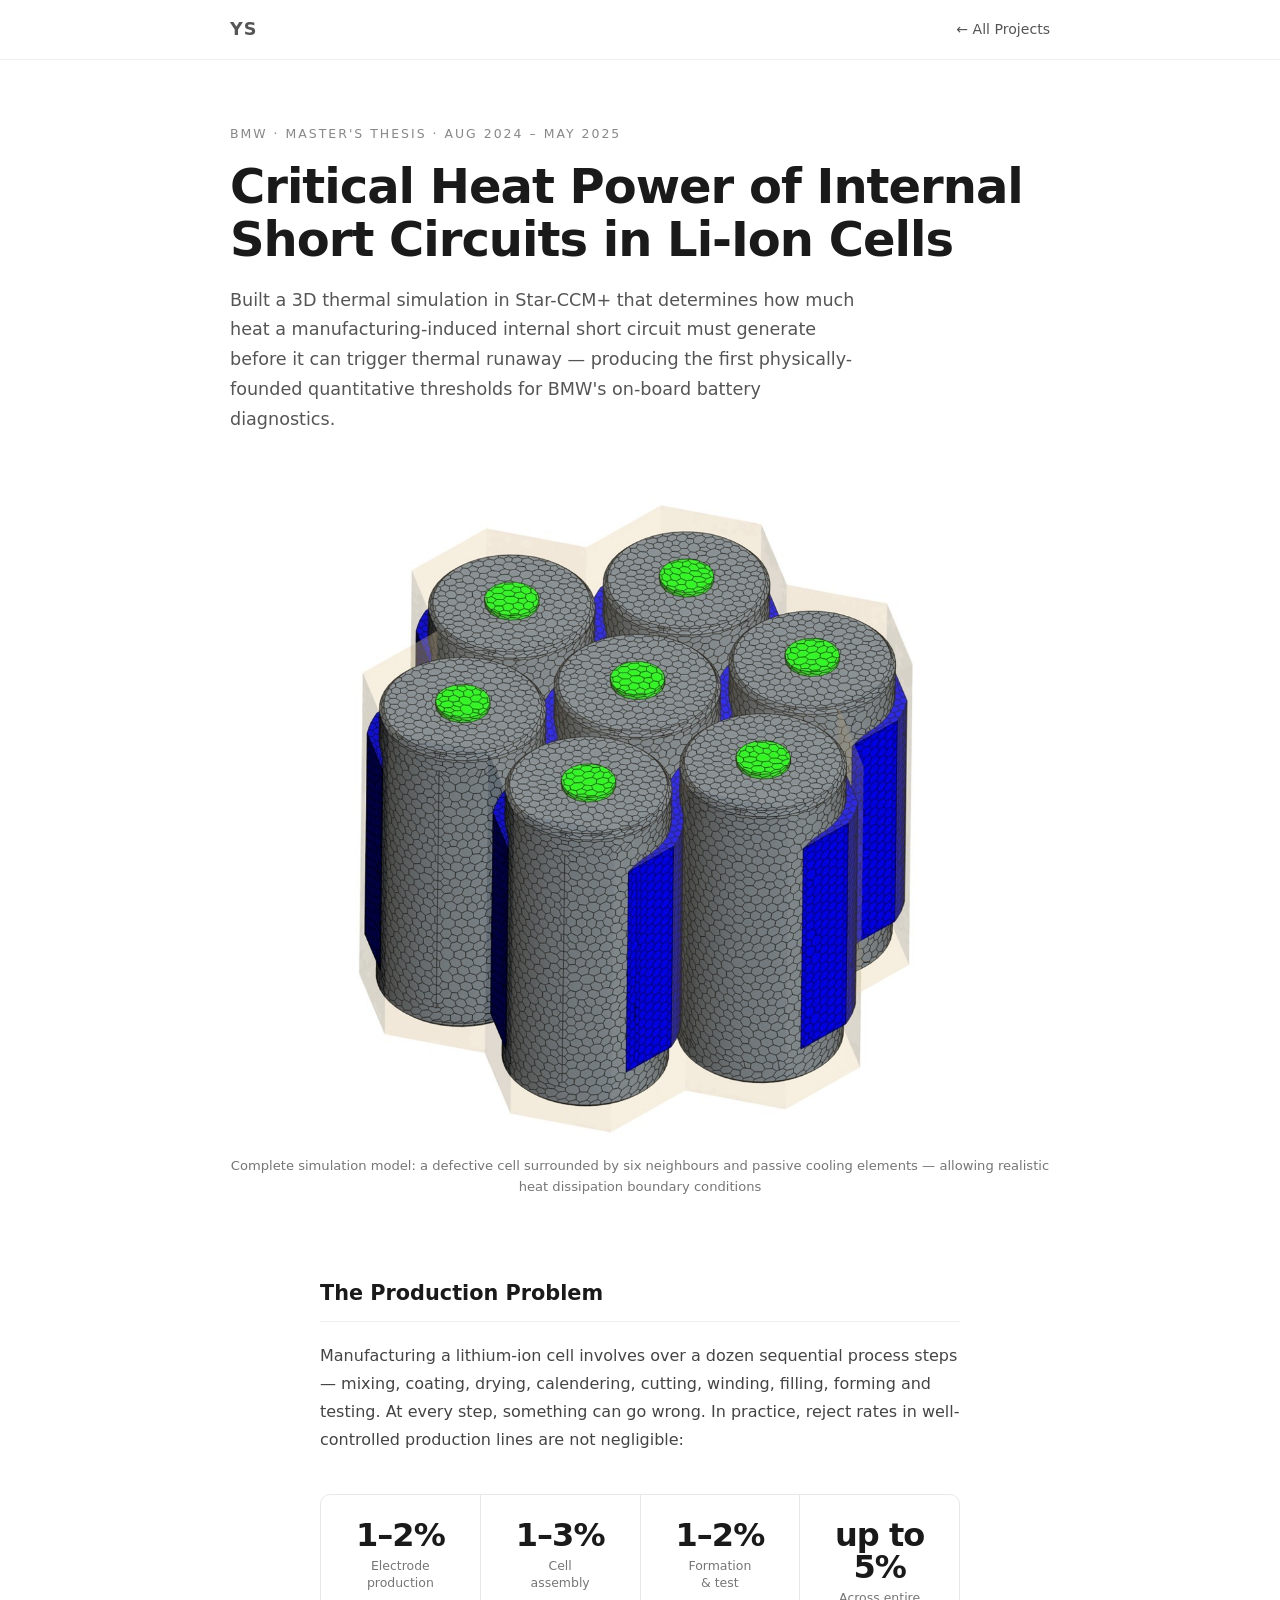
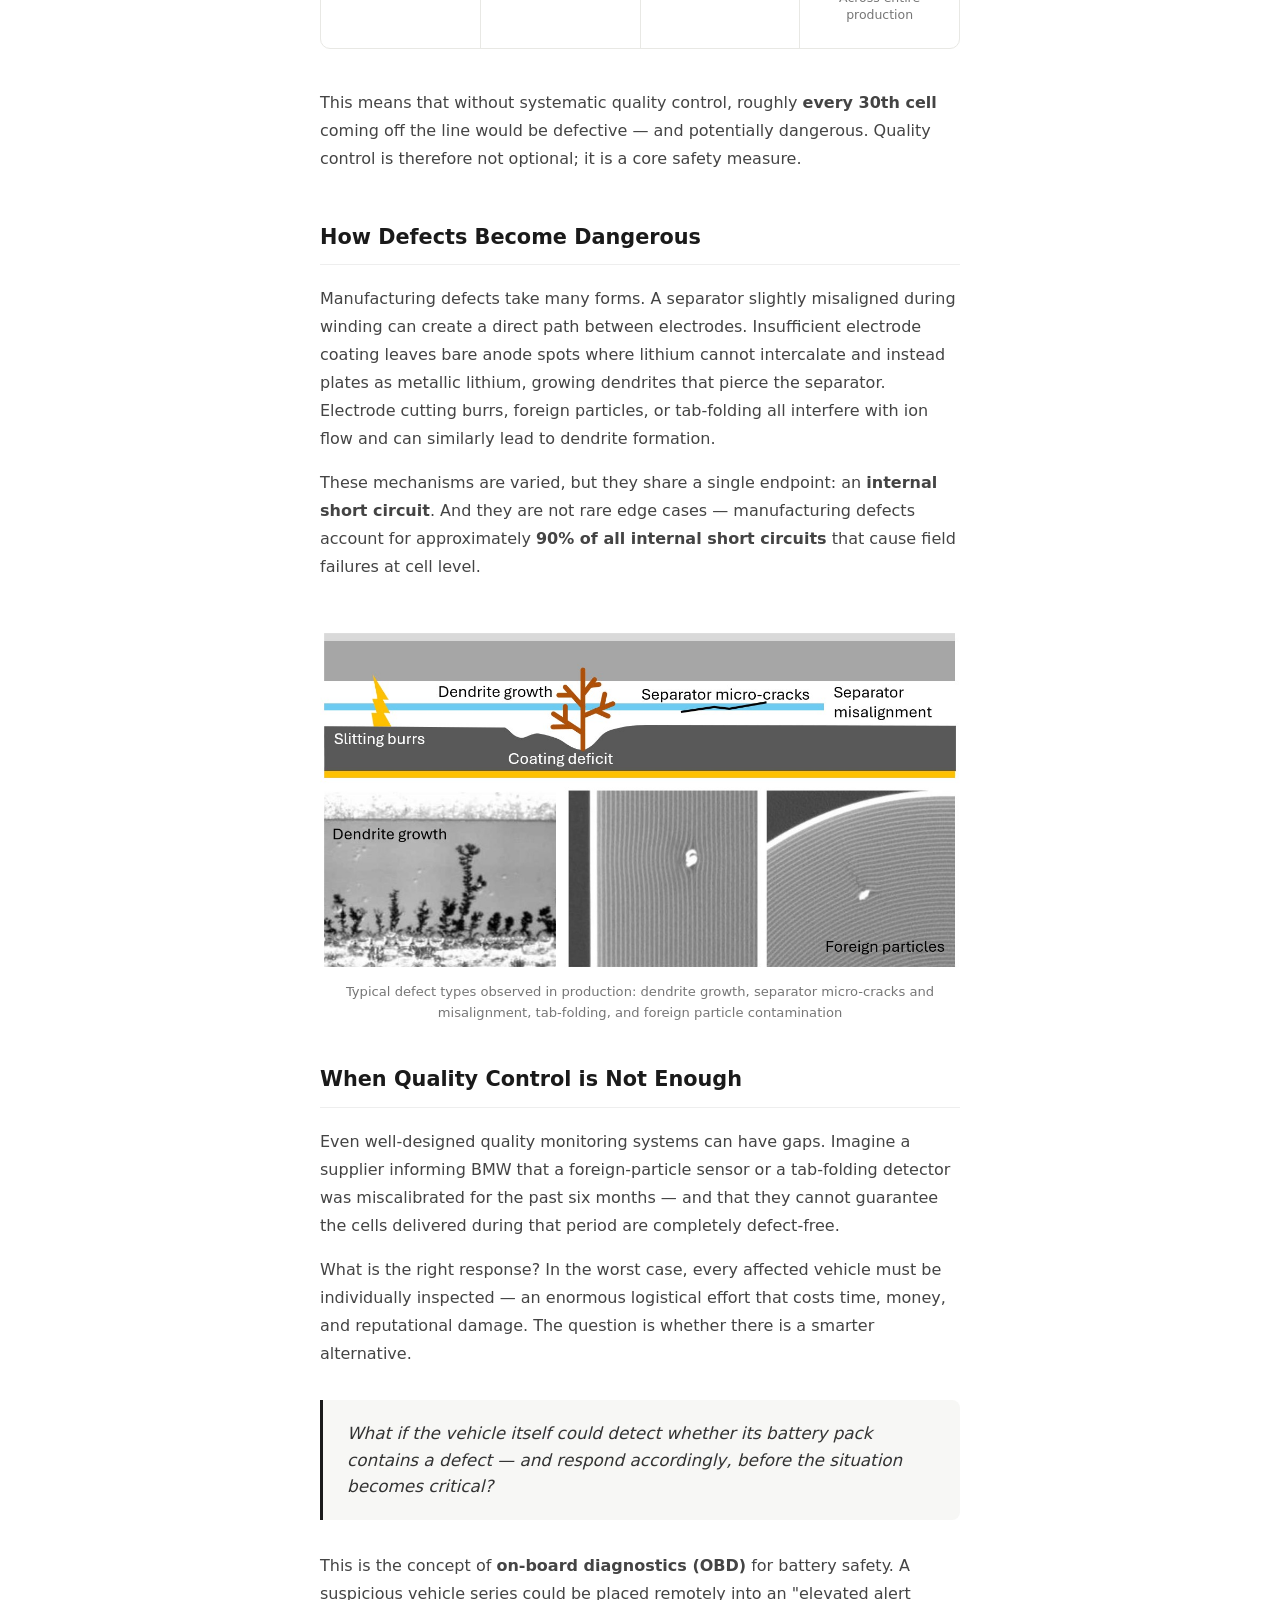
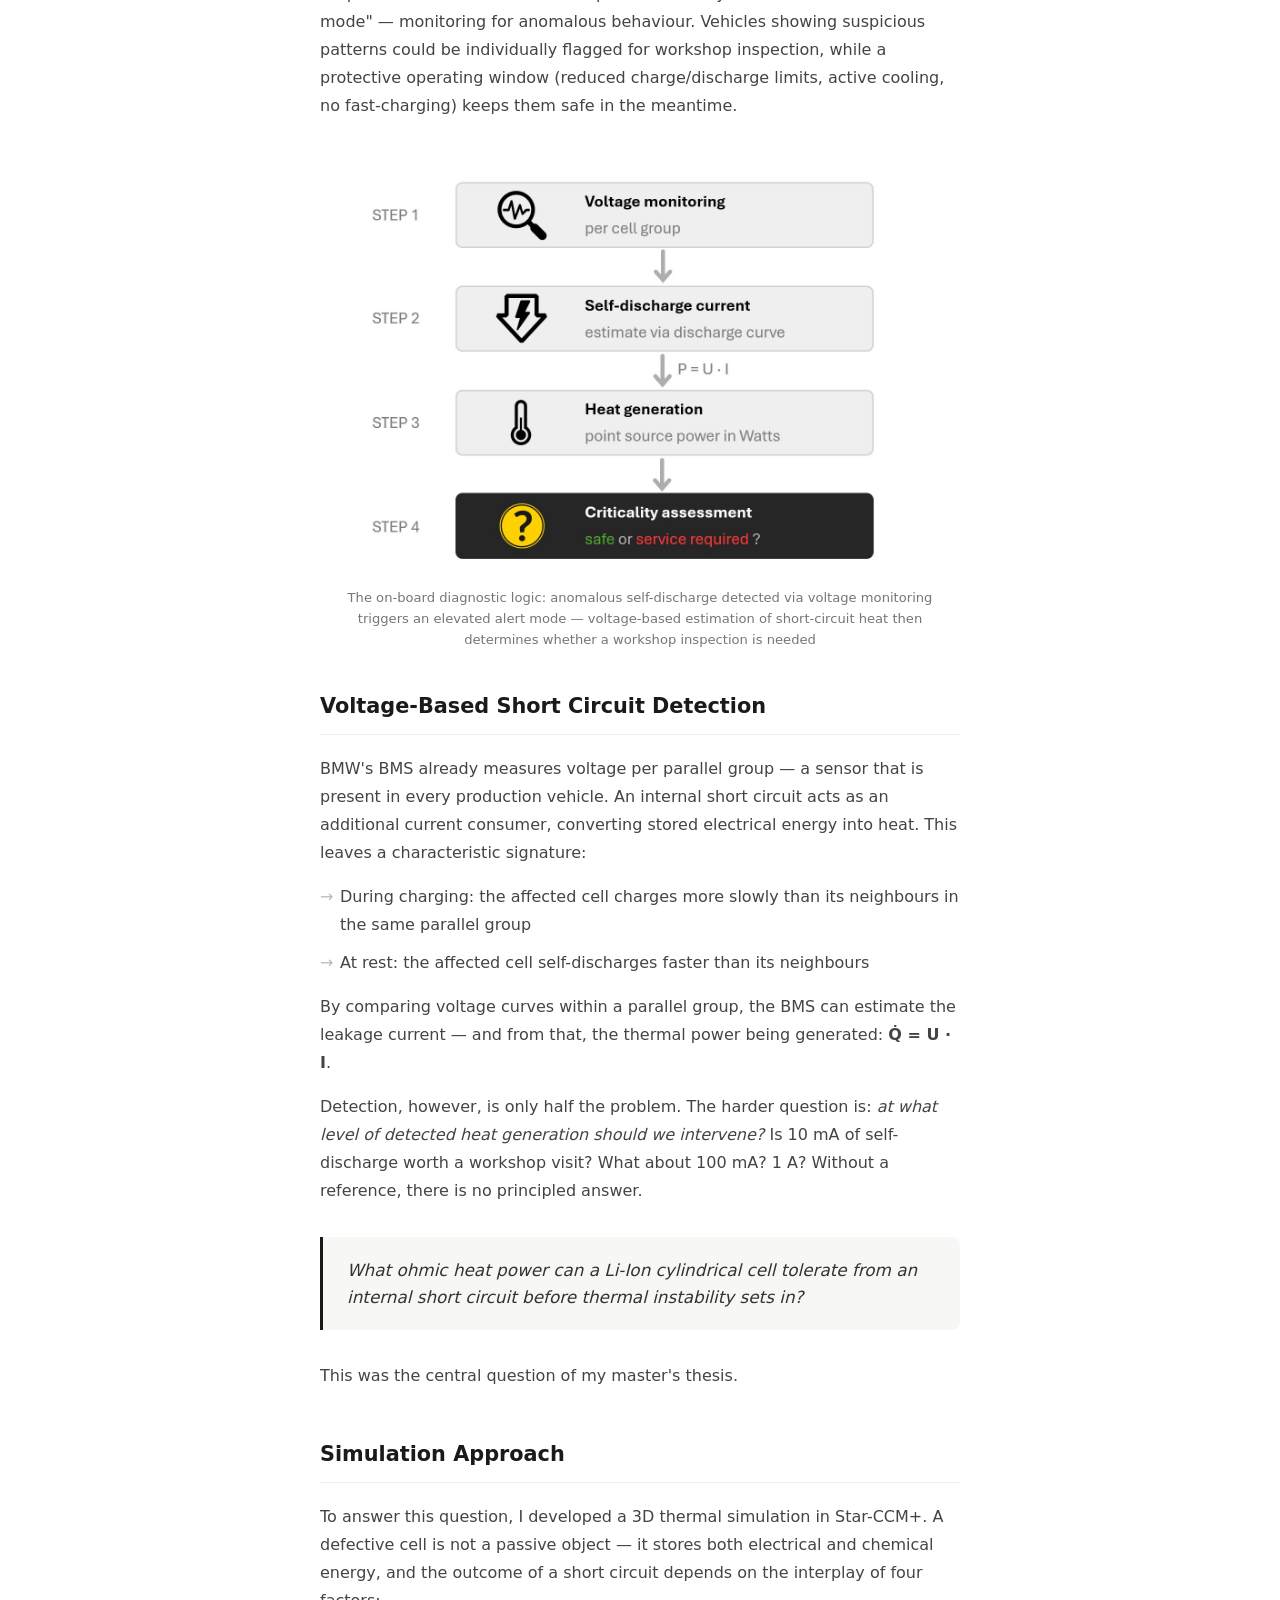
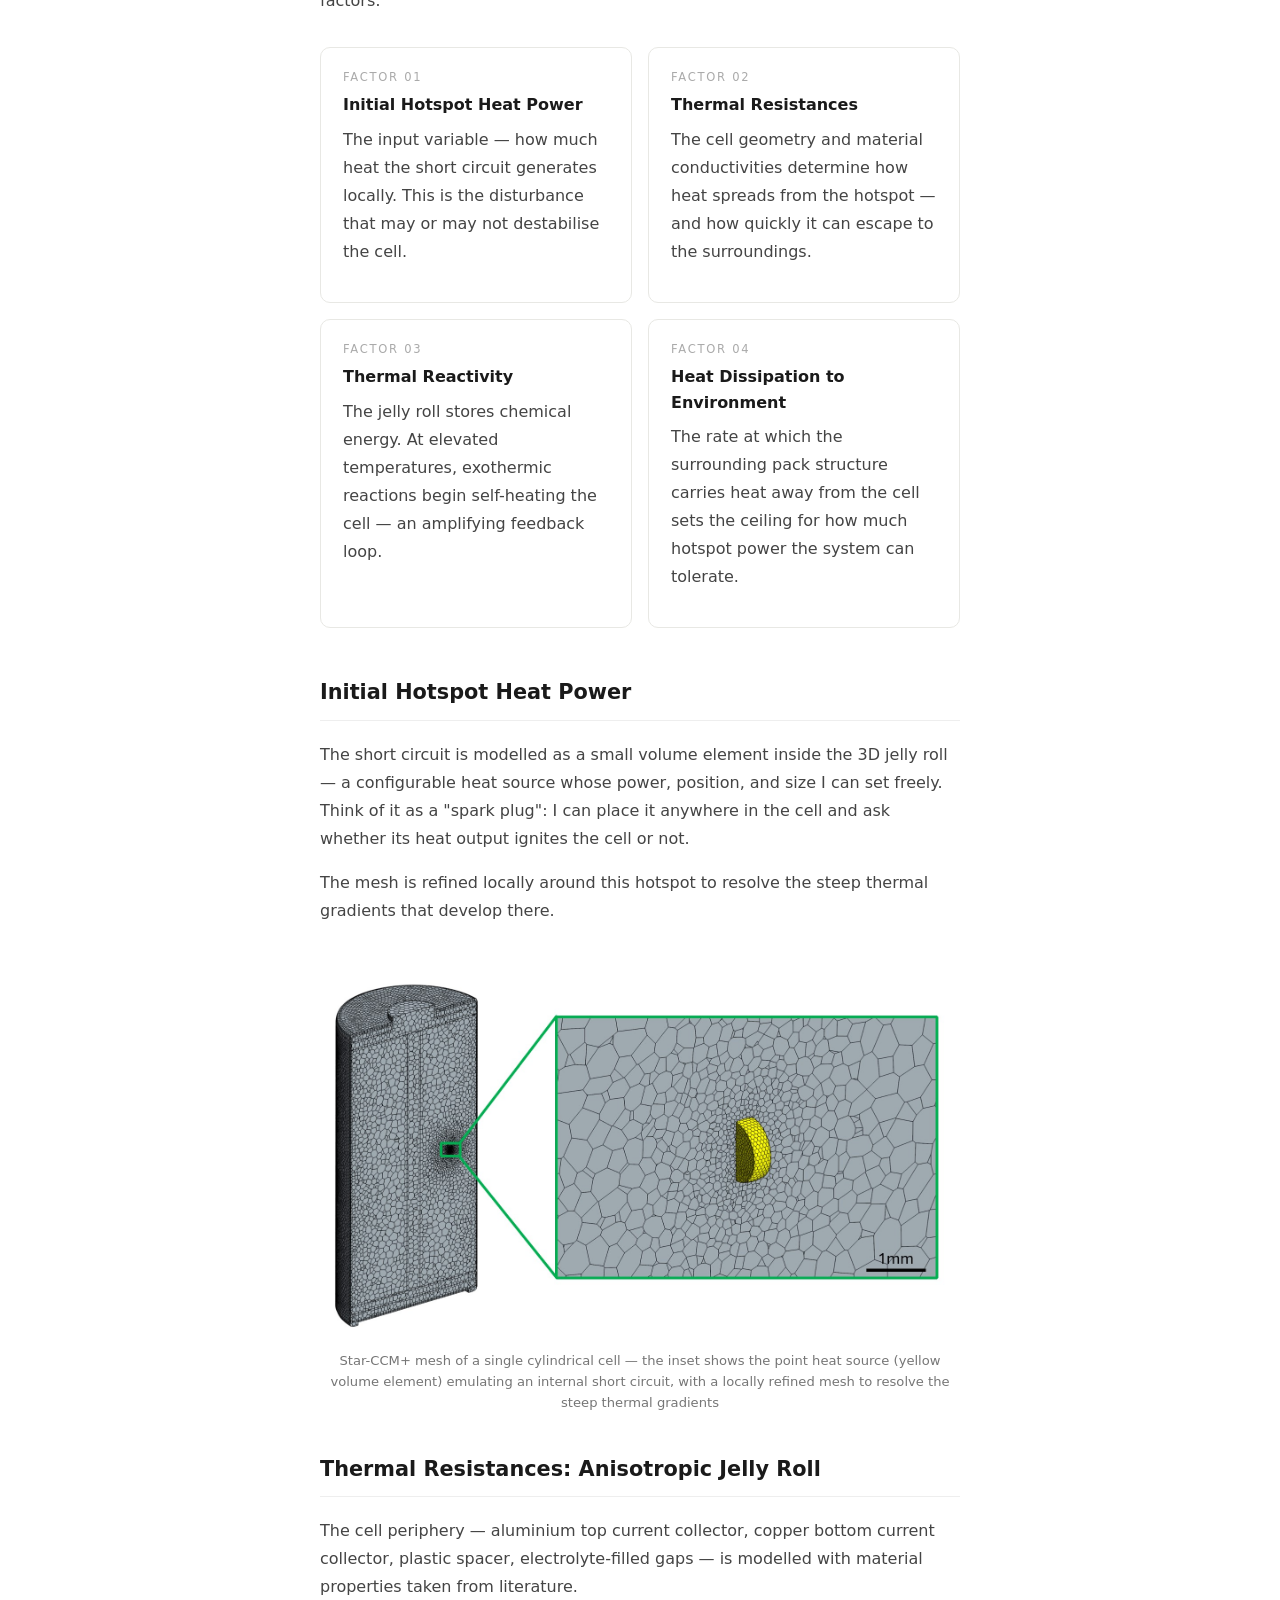
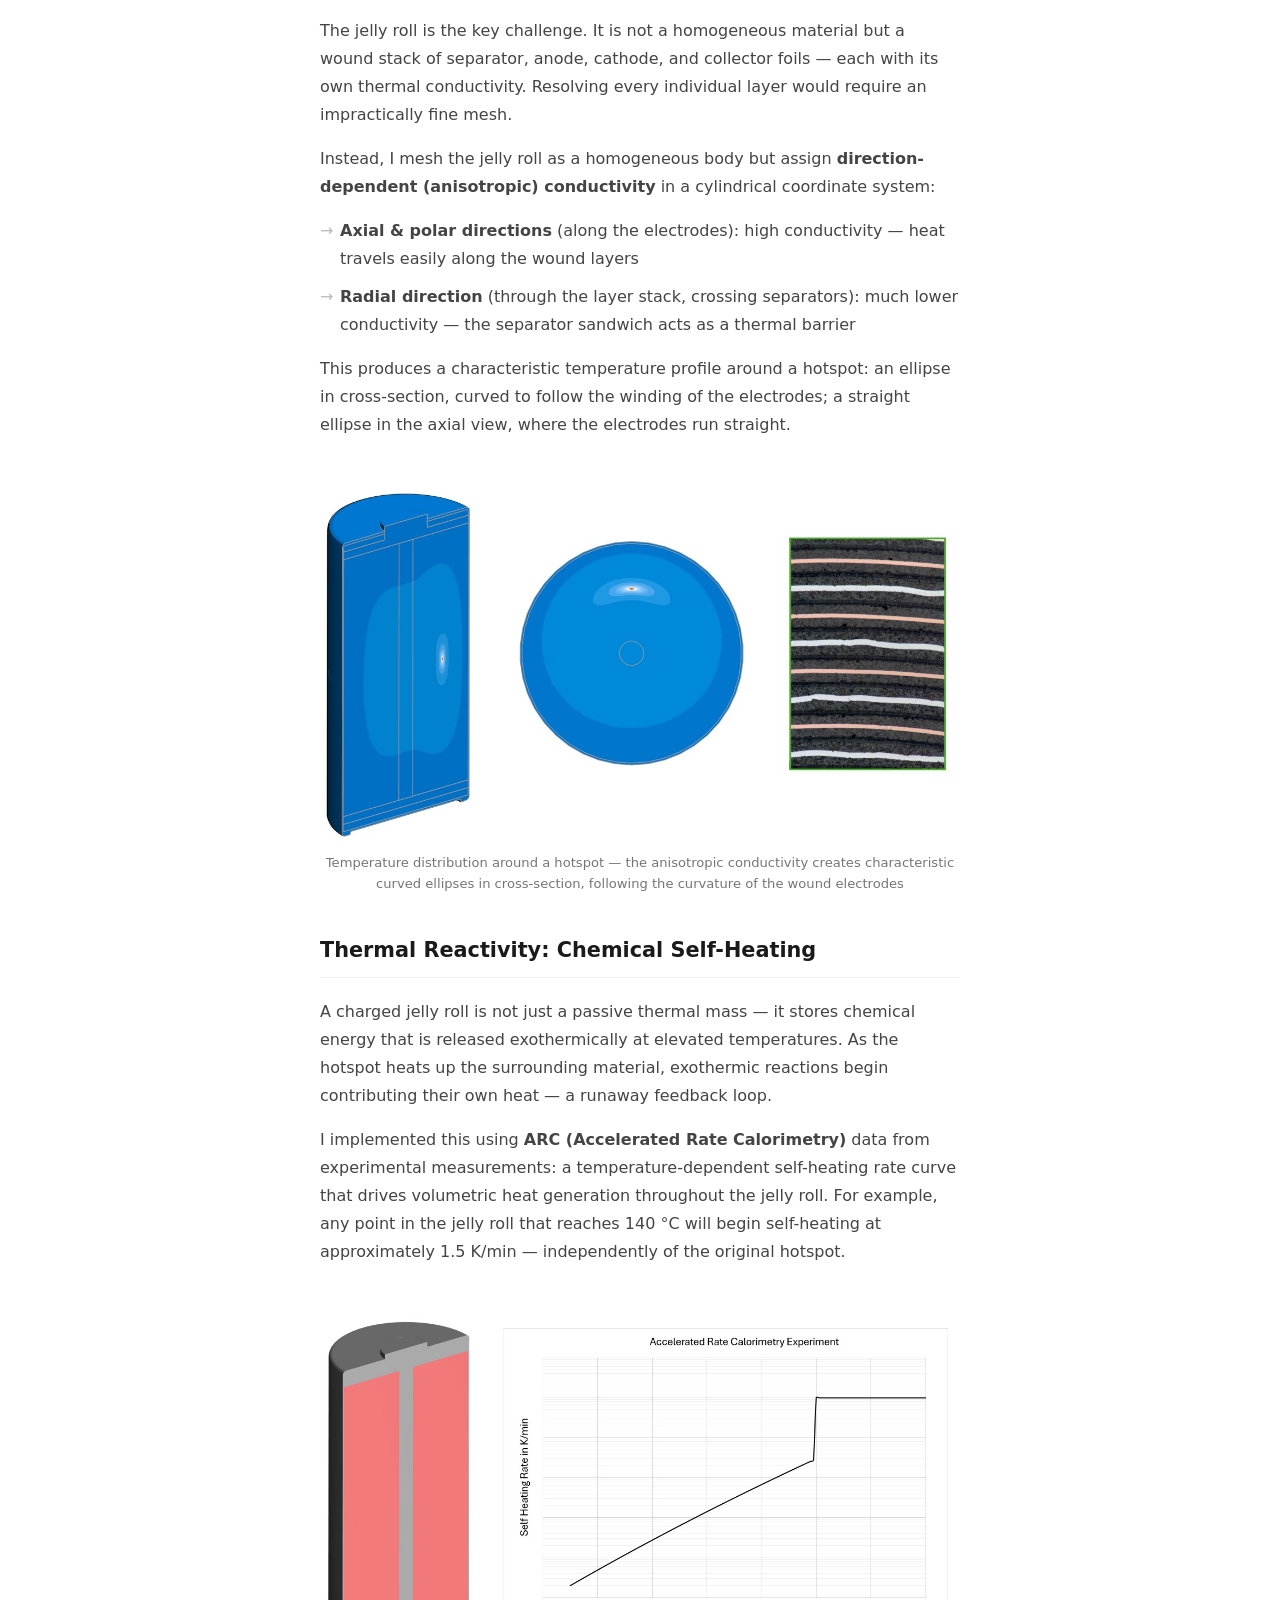
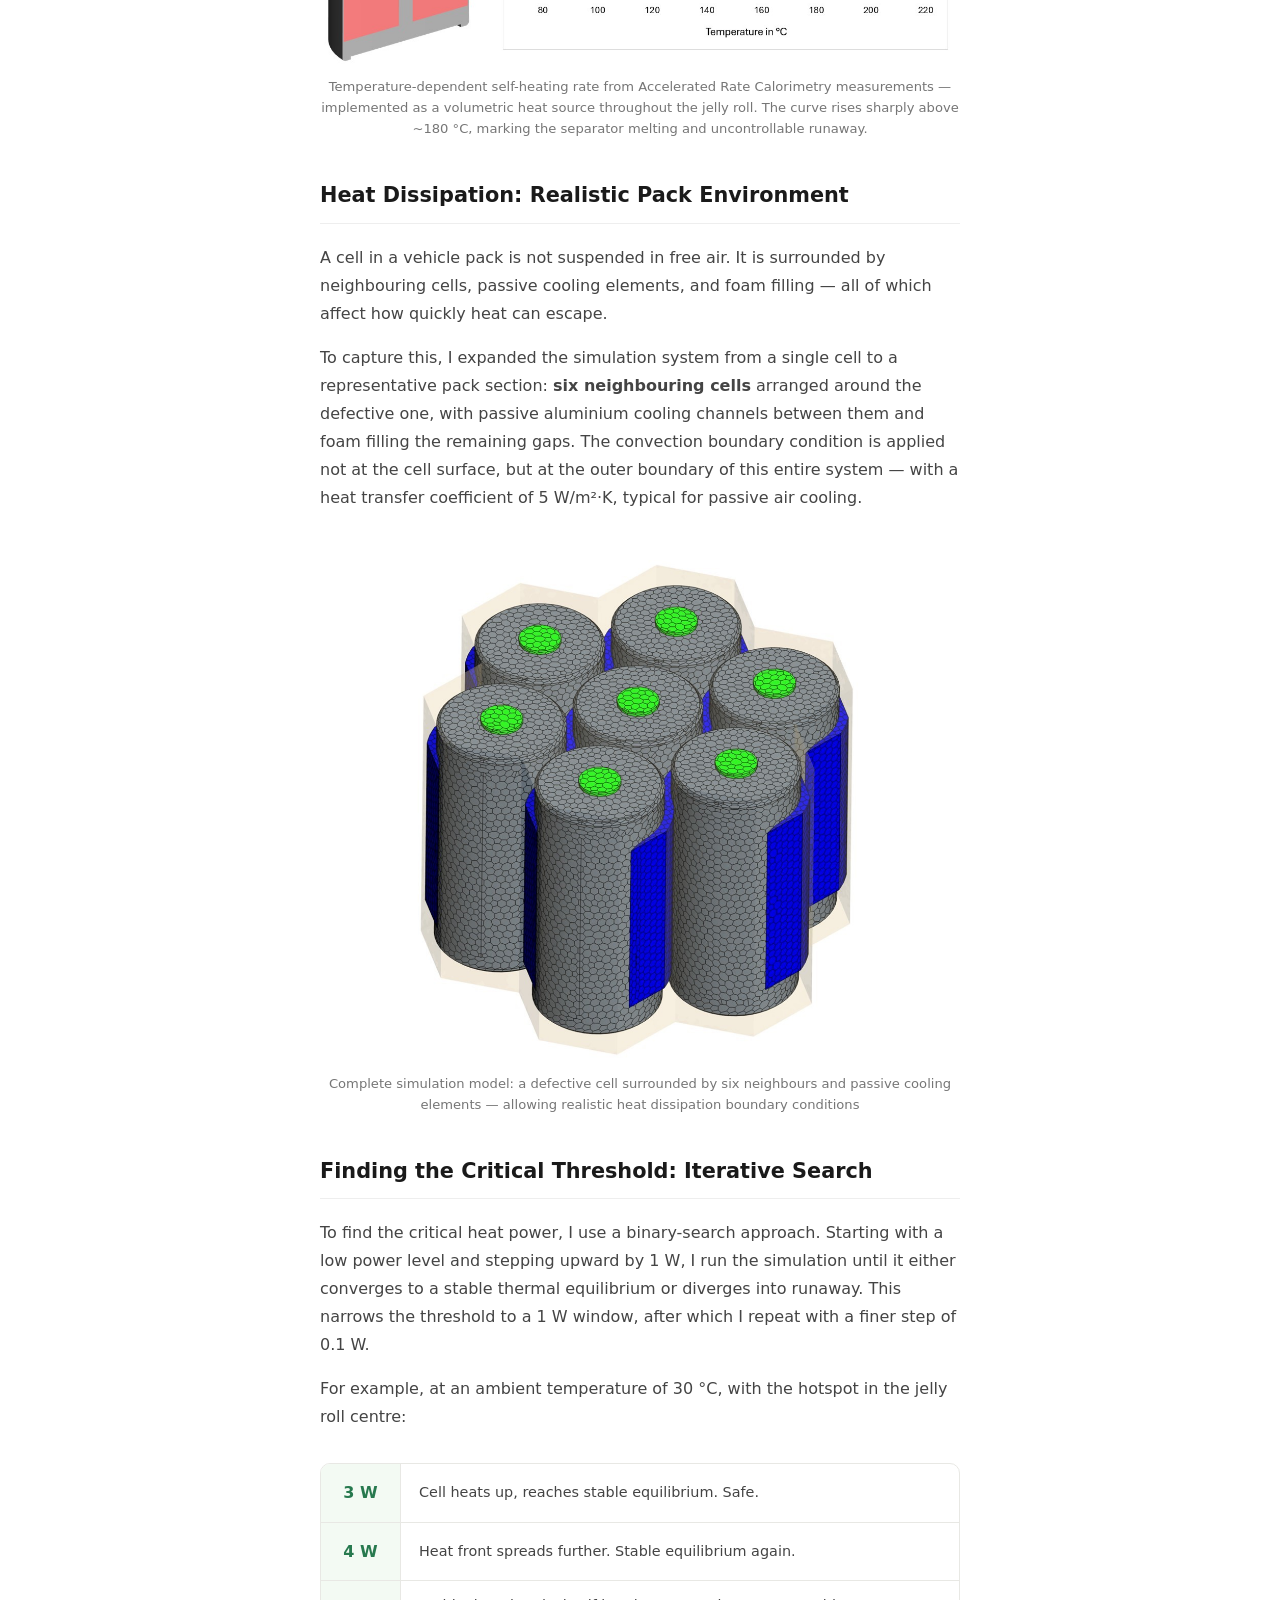
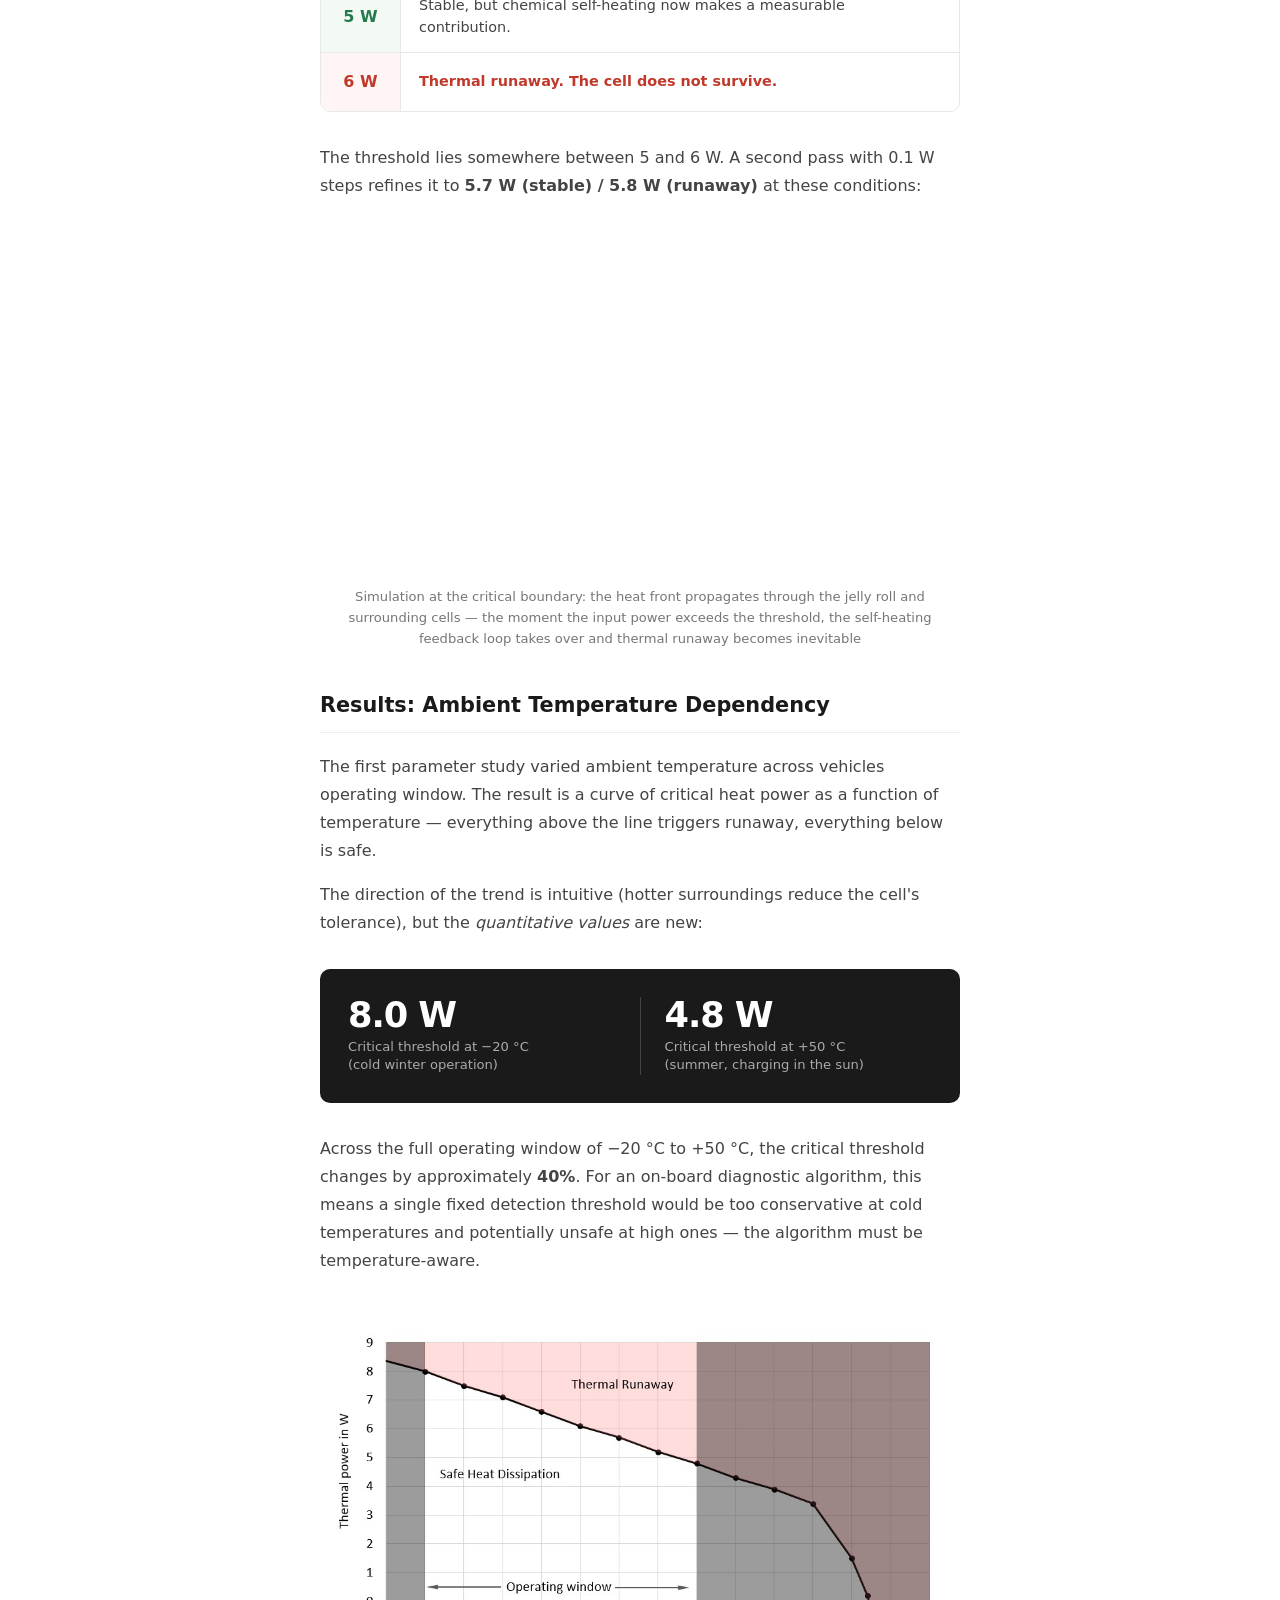
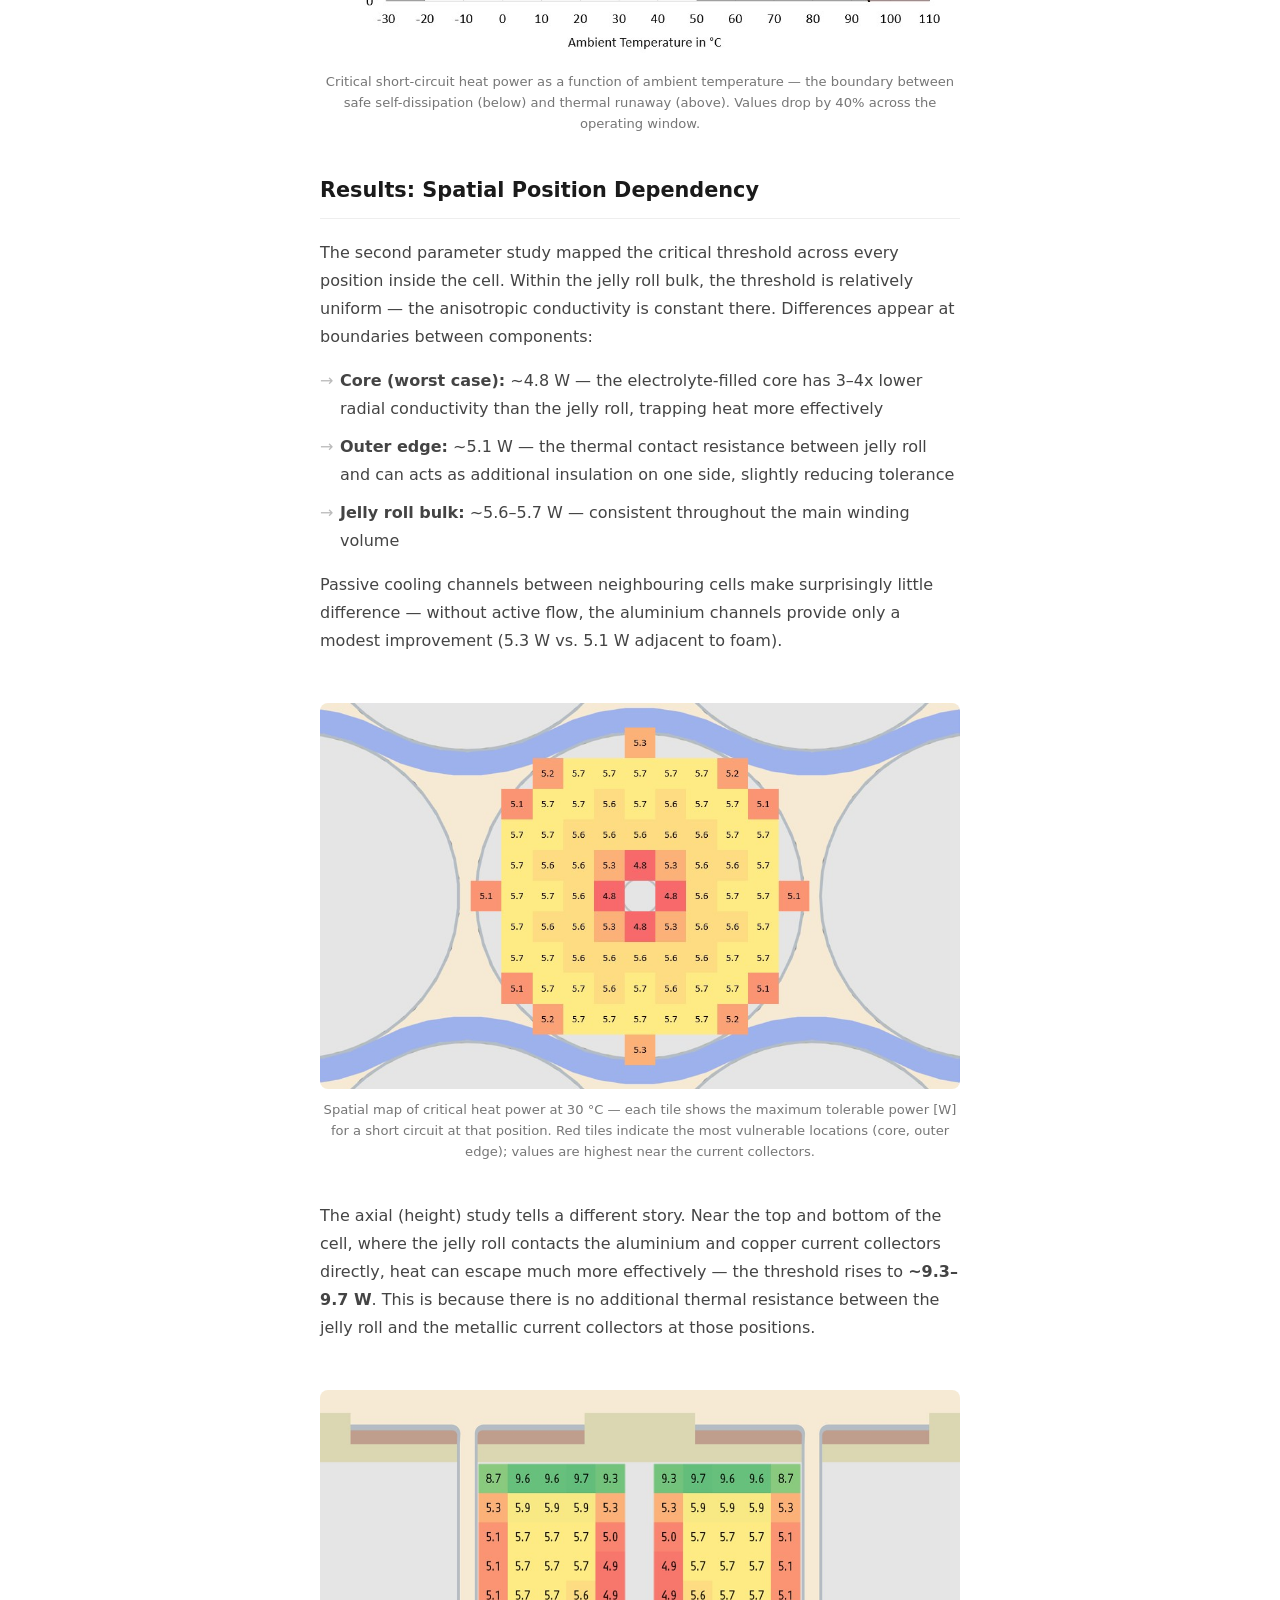
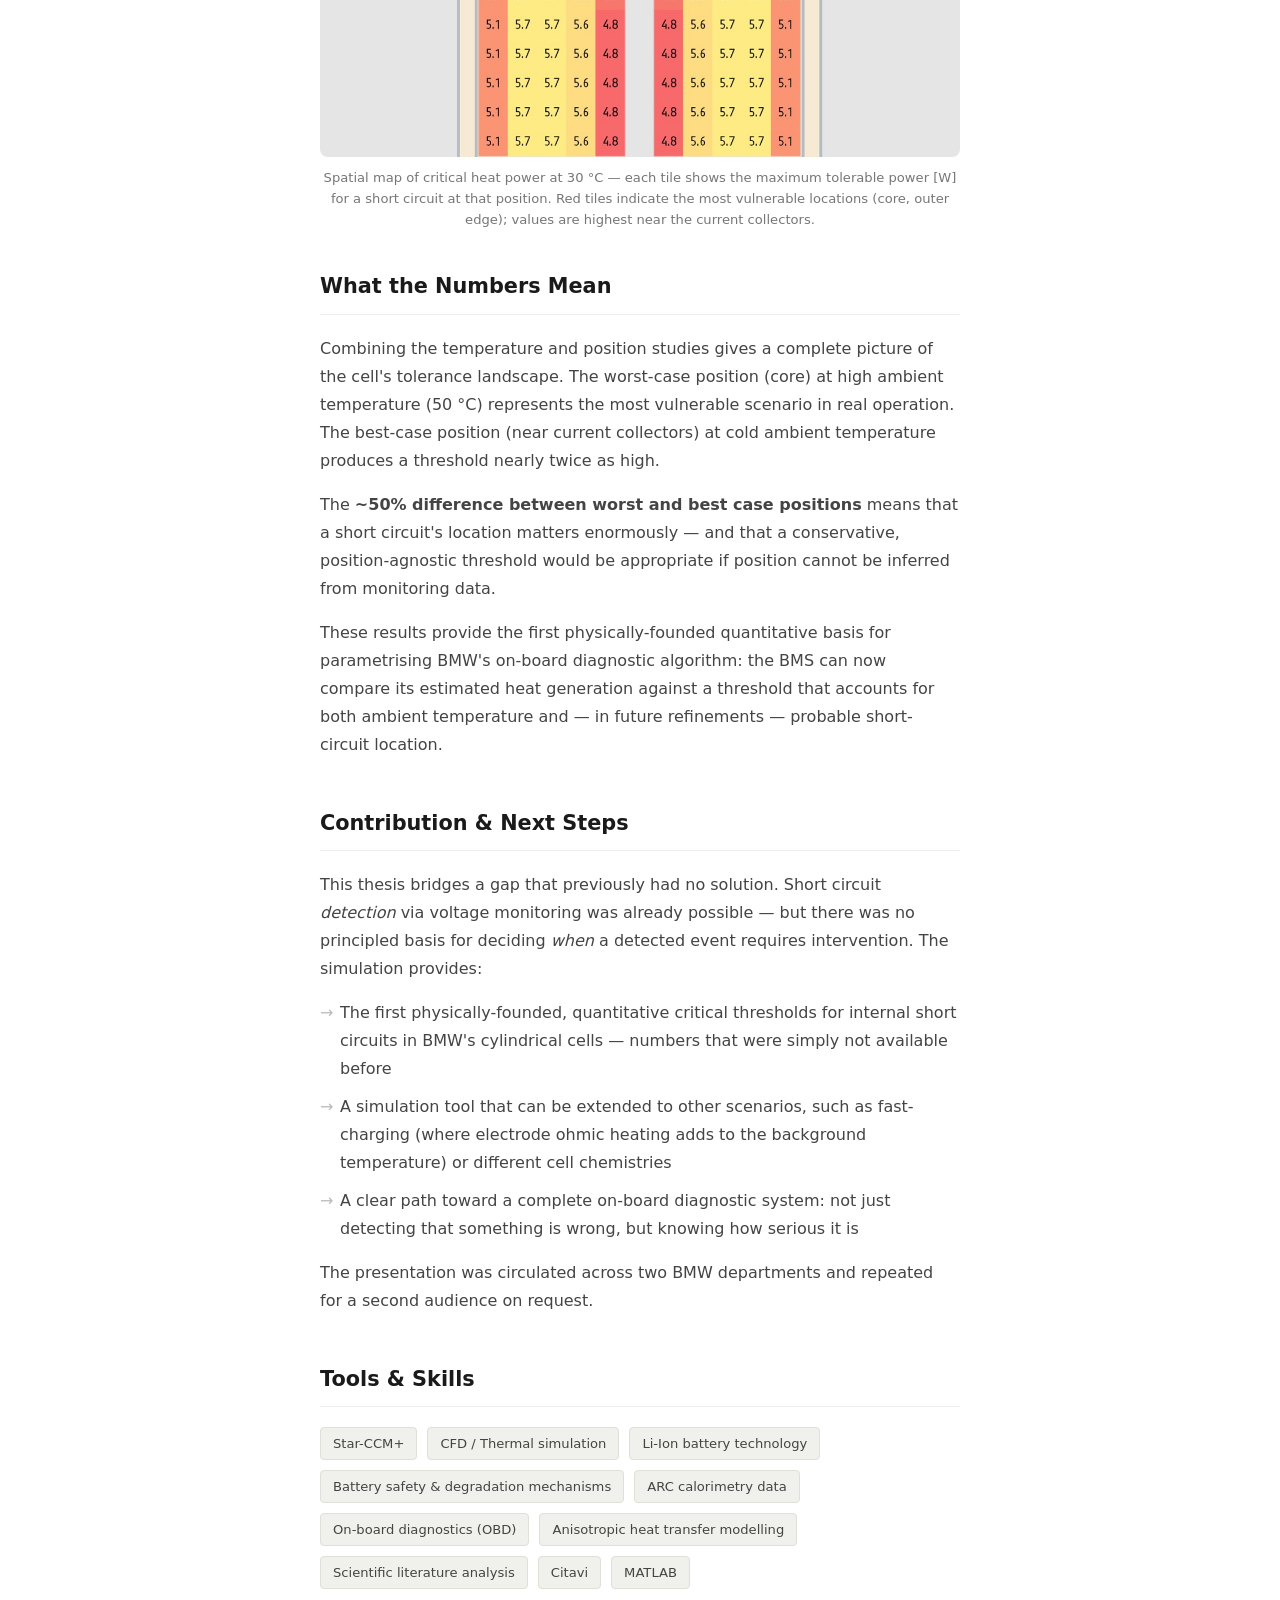
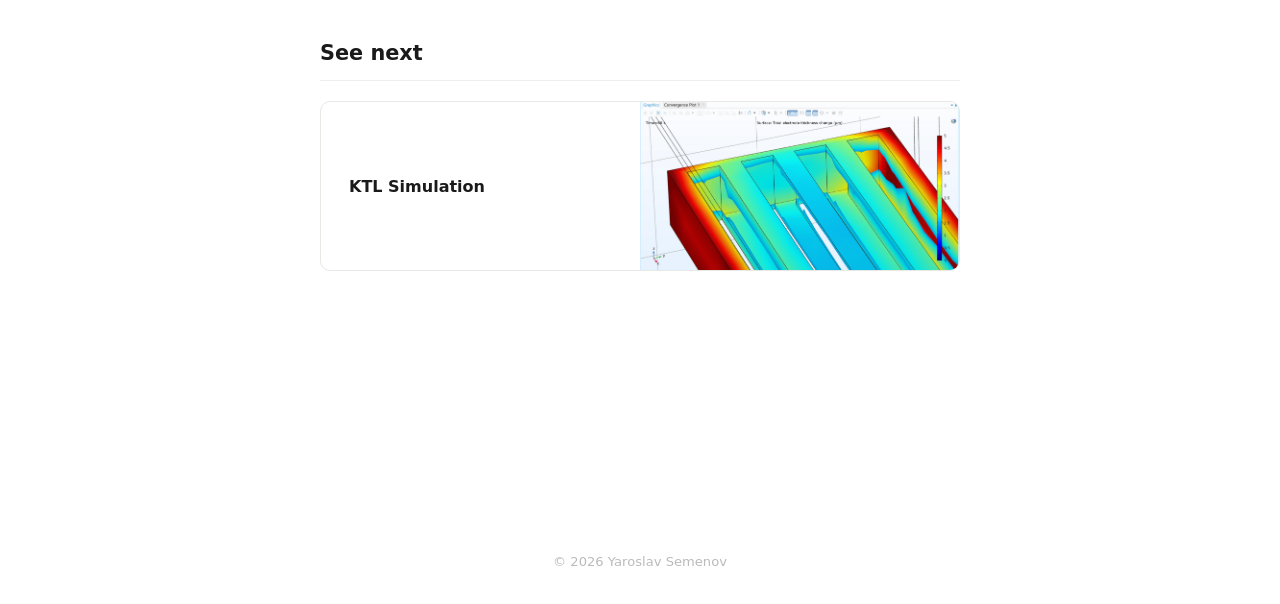
==== projects/battery/index.html @ 0b401a6a "20260411 restructure" ====
<!DOCTYPE html>
<html lang="en">
<head>
  <meta charset="UTF-8">
  <meta name="viewport" content="width=device-width, initial-scale=1.0">
  <title>Battery Safety – Yaroslav Semenov</title>
  <meta name="description" content="3D thermal simulation in Star-CCM+ determining the critical heat generation threshold for manufacturing-induced internal short circuits in Li-Ion cells — quantitative input for BMW's on-board battery diagnostics. Master's thesis, 2025.">

  <!-- Open Graph / LinkedIn / WhatsApp -->
  <meta property="og:type" content="article">
  <meta property="og:url" content="https://y-semenov.com/projects/battery/">
  <meta property="og:title" content="Li-Ion Battery Safety – Internal Short Circuits – Yaroslav Semenov">
  <meta property="og:description" content="3D thermal simulation in Star-CCM+ determining the critical heat generation threshold for manufacturing-induced internal short circuits in Li-Ion cells — quantitative input for BMW's on-board battery diagnostics. Master's thesis, 2025.">
  <meta property="og:image" content="https://y-semenov.com/media/OpenGraph Battery.jpg">
  <meta property="og:site_name" content="Yaroslav Semenov">
  <meta property="og:locale" content="en_GB">

  <!-- Twitter Card -->
  <meta name="twitter:card" content="summary_large_image">
  <meta name="twitter:title" content="Li-Ion Battery Safety – Internal Short Circuits – Yaroslav Semenov">
  <meta name="twitter:description" content="3D thermal simulation in Star-CCM+ determining the critical heat generation threshold for manufacturing-induced internal short circuits in Li-Ion cells — quantitative input for BMW's on-board battery diagnostics. Master's thesis, 2025.">
  <meta name="twitter:image" content="https://y-semenov.com/media/OpenGraph Battery.jpg">

  <link rel="stylesheet" href="../../style.css">

  <style>
    /* ── Stat strip ── */
    .stat-strip {
      display: flex;
      gap: 0;
      border: 1px solid #e8e8e4;
      border-radius: 10px;
      overflow: hidden;
      margin: 40px 0;
    }

    .stat-item {
      flex: 1;
      padding: 24px 20px;
      border-right: 1px solid #e8e8e4;
      text-align: center;
    }

    .stat-item:last-child {
      border-right: none;
    }

    .stat-number {
      font-size: 2rem;
      font-weight: 800;
      letter-spacing: -0.03em;
      color: #1a1a1a;
      line-height: 1;
      margin-bottom: 6px;
    }

    .stat-label {
      font-size: 0.78rem;
      color: #767676;
      line-height: 1.4;
    }

    /* ── Callout box ── */
    .callout {
      background: #f7f7f5;
      border-left: 3px solid #1a1a1a;
      border-radius: 0 8px 8px 0;
      padding: 20px 24px;
      margin: 32px 0;
    }

    .callout p {
      margin: 0;
      font-size: 1.05rem;
      color: #333;
      line-height: 1.6;
      font-style: italic;
    }

    /* ── Factor grid ── */
    .factor-grid {
      display: grid;
      grid-template-columns: 1fr 1fr;
      gap: 16px;
      margin: 32px 0;
    }

    .factor-card {
      border: 1px solid #e8e8e4;
      border-radius: 10px;
      padding: 20px 22px;
      text-decoration: none;
      color: inherit;
      display: block;
      transition: border-color 0.2s, box-shadow 0.2s, transform 0.2s;
    }

    .factor-card:hover {
      border-color: #1a1a1a;
      box-shadow: 0 4px 16px rgba(0, 0, 0, 0.07);
      transform: translateY(-2px);
    }

    .factor-card:hover .factor-title::after {
      content: ' ↓';
      font-weight: 400;
      color: #aaa;
    }

    /* Scroll target offset — compensates for sticky nav + breathing room */
    .project-content section[id] {
      scroll-margin-top: 80px;
    }

    .factor-num {
      font-size: 0.72rem;
      text-transform: uppercase;
      letter-spacing: 0.15em;
      color: #aaa;
      margin-bottom: 6px;
    }

    .factor-title {
      font-size: 1rem;
      font-weight: 700;
      margin-bottom: 8px;
      color: #1a1a1a;
    }

    .factor-desc {
      font-size: 0.88rem;
      color: #555;
      line-height: 1.6;
      margin: 0;
    }

    /* ── Simulation steps ── */
    .sim-steps {
      display: flex;
      flex-direction: column;
      gap: 0;
      margin: 32px 0;
      border: 1px solid #e8e8e4;
      border-radius: 10px;
      overflow: hidden;
    }

    .sim-step {
      display: grid;
      grid-template-columns: 80px 1fr;
      gap: 0;
      border-bottom: 1px solid #e8e8e4;
      align-items: stretch;
    }

    .sim-step:last-child {
      border-bottom: none;
    }

    .sim-step-power {
      background: #f7f7f5;
      display: flex;
      align-items: center;
      justify-content: center;
      font-size: 1rem;
      font-weight: 700;
      color: #1a1a1a;
      border-right: 1px solid #e8e8e4;
      padding: 16px 8px;
    }

    .sim-step-result {
      padding: 14px 18px;
      font-size: 0.9rem;
      color: #444;
      line-height: 1.5;
      display: flex;
      align-items: center;
    }

    .sim-step.runaway .sim-step-power {
      background: #fff5f5;
      color: #c0392b;
    }

    .sim-step.runaway .sim-step-result {
      color: #c0392b;
      font-weight: 600;
    }

    .sim-step.stable .sim-step-power {
      background: #f3faf3;
      color: #27794e;
    }

    /* ── Result highlight ── */
    .result-highlight {
      background: #1a1a1a;
      color: #fff;
      border-radius: 10px;
      padding: 28px 28px;
      margin: 32px 0;
      display: grid;
      grid-template-columns: 1fr auto 1fr;
      gap: 24px;
      align-items: center;
    }

    .result-highlight-item {
      display: flex;
      flex-direction: column;
      gap: 6px;
    }

    .result-highlight-number {
      font-size: 2.2rem;
      font-weight: 800;
      letter-spacing: -0.03em;
      line-height: 1;
    }

    .result-highlight-label {
      font-size: 0.82rem;
      color: #aaa;
      line-height: 1.4;
    }

    .result-highlight-divider {
      border: none;
      border-left: 1px solid #444;
      align-self: stretch;
      margin: 0;
    }

    @media (max-width: 560px) {
      .factor-grid {
        grid-template-columns: 1fr;
      }

      .stat-strip {
        flex-direction: column;
      }

      .stat-item {
        border-right: none;
        border-bottom: 1px solid #e8e8e4;
      }

      .stat-item:last-child {
        border-bottom: none;
      }

      .result-highlight {
        grid-template-columns: 1fr;
      }

      .result-highlight-divider {
        display: none;
      }
    }
  </style>
</head>
<body>

  <nav class="project-detail-nav">
    <a href="../../index.html" class="nav-logo">YS</a>
    <a href="../../index.html#projects">← All Projects</a>
  </nav>

  <header class="project-header">
    <p class="project-tag">
      BMW · Master's Thesis · Aug 2024 – May 2025
    </p>
    <h1>Critical Heat Power of Internal Short Circuits in Li-Ion Cells</h1>
    <p class="project-subtitle">
      Built a 3D thermal simulation in Star-CCM+ that determines
      how much heat a manufacturing-induced internal short circuit
      must generate before it can trigger thermal runaway —
      producing the first physically-founded quantitative thresholds
      for BMW's on-board battery diagnostics.
    </p>
  </header>

  <div class="project-hero">
    <img src="../../media/Embedded Cells.jpg" alt="Star-CCM+ simulation model — cylindrical Li-Ion cells in a representative pack section">
    <p class="caption">
      Complete simulation model: a defective cell surrounded by six neighbours and passive
      cooling elements — allowing realistic heat dissipation boundary conditions
    </p>
  </div>

  <main class="project-content">

    <!-- ── 1. BACKGROUND ──────────────────────────────────── -->
    <section>
      <h2>The Production Problem</h2>
      <p>
        Manufacturing a lithium-ion cell involves over a dozen sequential
        process steps — mixing, coating, drying, calendering, cutting,
        winding, filling, forming and testing. At every step, something can
        go wrong. In practice, reject rates in well-controlled production
        lines are not negligible:
      </p>

      <div class="stat-strip">
        <div class="stat-item">
          <div class="stat-number">1–2%</div>
          <div class="stat-label">Electrode<br>production</div>
        </div>
        <div class="stat-item">
          <div class="stat-number">1–3%</div>
          <div class="stat-label">Cell<br>assembly</div>
        </div>
        <div class="stat-item">
          <div class="stat-number">1–2%</div>
          <div class="stat-label">Formation<br>&amp; test</div>
        </div>
        <div class="stat-item">
          <div class="stat-number">up to 5%</div>
          <div class="stat-label">Across entire<br>production</div>
        </div>
      </div>

      <p>
        This means that without systematic quality control,
        roughly <strong>every 30th cell</strong> coming off the line
        would be defective — and potentially dangerous. Quality control
        is therefore not optional; it is a core safety measure.
      </p>
    </section>

    <!-- ── 2. DEFECT TYPES ──────────────────────────────────── -->
    <section>
      <h2>How Defects Become Dangerous</h2>
      <p>
        Manufacturing defects take many forms. A separator slightly
        misaligned during winding can create a direct path between
        electrodes. Insufficient electrode coating leaves bare anode
        spots where lithium cannot intercalate and instead plates
        as metallic lithium, growing dendrites that pierce the separator.
        Electrode cutting burrs, foreign particles, or tab-folding
        all interfere with ion flow and can similarly lead to
        dendrite formation.
      </p>
      <p>
        These mechanisms are varied, but they share a single
        endpoint: an <strong>internal short circuit</strong>.
        And they are not rare edge cases —
        manufacturing defects account for approximately
        <strong>90% of all internal short circuits</strong>
        that cause field failures at cell level.
      </p>
    </section>

    <figure>
      <img src="../../media/Coating Defects.jpg" alt="Typical defect types: dendrite growth, separator misalignment, tab-folding, foreign particles">
      <figcaption>
        Typical defect types observed in production: dendrite growth, separator micro-cracks
        and misalignment, tab-folding, and foreign particle contamination
      </figcaption>
    </figure>

    <!-- ── 3. QUALITY CONTROL GAP ──────────────────────────────────── -->
    <section>
      <h2>When Quality Control is Not Enough</h2>
      <p>
        Even well-designed quality monitoring systems can have gaps.
        Imagine a supplier informing BMW that a foreign-particle sensor
        or a tab-folding detector was miscalibrated for the past six months —
        and that they cannot guarantee the cells delivered during that period
        are completely defect-free.
      </p>
      <p>
        What is the right response? In the worst case, every affected
        vehicle must be individually inspected — an enormous logistical
        effort that costs time, money, and reputational damage.
        The question is whether there is a smarter alternative.
      </p>

      <div class="callout">
        <p>
          What if the vehicle itself could detect whether its battery
          pack contains a defect — and respond accordingly, before
          the situation becomes critical?
        </p>
      </div>

      <p>
        This is the concept of <strong>on-board diagnostics (OBD)</strong>
        for battery safety. A suspicious vehicle series could be
        placed remotely into an "elevated alert mode" —
        monitoring for anomalous behaviour. Vehicles showing suspicious
        patterns could be individually flagged for workshop inspection,
        while a protective operating window (reduced charge/discharge limits,
        active cooling, no fast-charging) keeps them safe in the meantime.
      </p>
    </section>

    <figure>
      <img src="../../media/Battery Diagnostic Scheme.jpg" alt="On-board diagnostics logic diagram">
      <figcaption>
        The on-board diagnostic logic: anomalous self-discharge detected via voltage monitoring
        triggers an elevated alert mode — voltage-based estimation of short-circuit heat
        then determines whether a workshop inspection is needed
      </figcaption>
    </figure>

    <!-- ── 4. VOLTAGE MONITORING ──────────────────────────────────── -->
    <section>
      <h2>Voltage-Based Short Circuit Detection</h2>
      <p>
        BMW's BMS already measures voltage per parallel group —
        a sensor that is present in every production vehicle.
        An internal short circuit acts as an additional current consumer,
        converting stored electrical energy into heat.
        This leaves a characteristic signature:
      </p>
      <ul>
        <li>
          During charging: the affected cell charges more slowly
          than its neighbours in the same parallel group
        </li>
        <li>
          At rest: the affected cell self-discharges faster
          than its neighbours
        </li>
      </ul>
      <p>
        By comparing voltage curves within a parallel group,
        the BMS can estimate the leakage current — and from that,
        the thermal power being generated: <strong>Q̇ = U · I</strong>.
      </p>
      <p>
        Detection, however, is only half the problem.
        The harder question is: <em>at what level of detected heat
        generation should we intervene?</em>
        Is 10 mA of self-discharge worth a workshop visit? What about
        100 mA? 1 A? Without a reference, there is no principled answer.
      </p>

      <div class="callout">
        <p>
          What ohmic heat power can a Li-Ion cylindrical cell tolerate
          from an internal short circuit before thermal instability sets in?
        </p>
      </div>

      <p>
        This was the central question of my master's thesis.
      </p>
    </section>

    <!-- ── 5. SIMULATION APPROACH ──────────────────────────────────── -->
    <section>
      <h2>Simulation Approach</h2>
      <p>
        To answer this question, I developed a 3D thermal simulation
        in Star-CCM+. A defective cell is not a passive object —
        it stores both electrical and chemical energy, and the
        outcome of a short circuit depends on the interplay of
        four factors:
      </p>

      <div class="factor-grid">
        <a href="#hotspot" class="factor-card">
          <div class="factor-num">Factor 01</div>
          <div class="factor-title">Initial Hotspot Heat Power</div>
          <p class="factor-desc">
            The input variable — how much heat the short circuit
            generates locally. This is the disturbance that
            may or may not destabilise the cell.
          </p>
        </a>
        <a href="#thermal-resistances" class="factor-card">
          <div class="factor-num">Factor 02</div>
          <div class="factor-title">Thermal Resistances</div>
          <p class="factor-desc">
            The cell geometry and material conductivities determine
            how heat spreads from the hotspot — and how quickly
            it can escape to the surroundings.
          </p>
        </a>
        <a href="#thermal-reactivity" class="factor-card">
          <div class="factor-num">Factor 03</div>
          <div class="factor-title">Thermal Reactivity</div>
          <p class="factor-desc">
            The jelly roll stores chemical energy. At elevated
            temperatures, exothermic reactions begin self-heating
            the cell — an amplifying feedback loop.
          </p>
        </a>
        <a href="#heat-dissipation" class="factor-card">
          <div class="factor-num">Factor 04</div>
          <div class="factor-title">Heat Dissipation to Environment</div>
          <p class="factor-desc">
            The rate at which the surrounding pack structure
            carries heat away from the cell sets the ceiling
            for how much hotspot power the system can tolerate.
          </p>
        </a>
      </div>
    </section>

    <!-- ── 5a. HOTSPOT MODEL ──────────────────────────────────── -->
    <section id="hotspot">
      <h2>Initial Hotspot Heat Power</h2>
      <p>
        The short circuit is modelled as a small volume element
        inside the 3D jelly roll — a configurable heat source
        whose power, position, and size I can set freely.
        Think of it as a "spark plug": I can place it anywhere
        in the cell and ask whether its heat output ignites
        the cell or not.
      </p>
      <p>
        The mesh is refined locally around this hotspot
        to resolve the steep thermal gradients that
        develop there.
      </p>
    </section>

    <figure>
      <img src="../../media/ISC mesh model.jpg" alt="Star-CCM+ mesh model with point heat source">
      <figcaption>
        Star-CCM+ mesh of a single cylindrical cell — the inset shows the point heat source
        (yellow volume element) emulating an internal short circuit,
        with a locally refined mesh to resolve the steep thermal gradients
      </figcaption>
    </figure>

    <!-- ── 5b. THERMAL RESISTANCES ──────────────────────────────────── -->
    <section id="thermal-resistances">
      <h2>Thermal Resistances: Anisotropic Jelly Roll</h2>
      <p>
        The cell periphery — aluminium top current collector,
        copper bottom current collector, plastic spacer,
        electrolyte-filled gaps — is modelled with material properties
        taken from literature.
      </p>
      <p>
        The jelly roll is the key challenge. It is not a homogeneous
        material but a wound stack of separator, anode, cathode,
        and collector foils — each with its own thermal conductivity.
        Resolving every individual layer would require an impractically
        fine mesh.
      </p>
      <p>
        Instead, I mesh the jelly roll as a homogeneous body but
        assign <strong>direction-dependent (anisotropic) conductivity</strong>
        in a cylindrical coordinate system:
      </p>
      <ul>
        <li>
          <strong>Axial &amp; polar directions</strong> (along the electrodes):
          high conductivity — heat travels easily along the wound layers
        </li>
        <li>
          <strong>Radial direction</strong> (through the layer stack,
          crossing separators): much lower conductivity —
          the separator sandwich acts as a thermal barrier
        </li>
      </ul>
      <p>
        This produces a characteristic temperature profile around
        a hotspot: an ellipse in cross-section, curved to follow
        the winding of the electrodes; a straight ellipse in the
        axial view, where the electrodes run straight.
      </p>
    </section>

    <figure>
      <img src="../../media/Anisotropic Jelly Roll.jpg" alt="Anisotropic temperature distribution around a hotspot in the jelly roll">
      <figcaption>
        Temperature distribution around a hotspot — the anisotropic conductivity
        creates characteristic curved ellipses in cross-section,
        following the curvature of the wound electrodes
      </figcaption>
    </figure>

    <!-- ── 5c. THERMAL REACTIVITY ──────────────────────────────────── -->
    <section id="thermal-reactivity">
      <h2>Thermal Reactivity: Chemical Self-Heating</h2>
      <p>
        A charged jelly roll is not just a passive thermal mass —
        it stores chemical energy that is released exothermically
        at elevated temperatures. As the hotspot heats up the
        surrounding material, exothermic reactions begin
        contributing their own heat — a runaway feedback loop.
      </p>
      <p>
        I implemented this using <strong>ARC (Accelerated Rate Calorimetry)</strong>
        data from experimental measurements: a temperature-dependent
        self-heating rate curve that drives volumetric heat generation
        throughout the jelly roll. For example, any point in the
        jelly roll that reaches 140 °C will begin self-heating
        at approximately 1.5 K/min — independently of the original hotspot.
      </p>
    </section>

    <figure>
      <img src="../../media/ARC Experiment.jpg" alt="ARC self-heating rate vs temperature curve">
      <figcaption>
        Temperature-dependent self-heating rate from Accelerated Rate Calorimetry measurements —
        implemented as a volumetric heat source throughout the jelly roll.
        The curve rises sharply above ~180 °C, marking the separator melting and uncontrollable runaway.
      </figcaption>
    </figure>

    <!-- ── 5d. HEAT DISSIPATION ──────────────────────────────────── -->
    <section id="heat-dissipation">
      <h2>Heat Dissipation: Realistic Pack Environment</h2>
      <p>
        A cell in a vehicle pack is not suspended in free air.
        It is surrounded by neighbouring cells, passive cooling
        elements, and foam filling — all of which affect how quickly
        heat can escape.
      </p>
      <p>
        To capture this, I expanded the simulation system from a
        single cell to a representative pack section:
        <strong>six neighbouring cells</strong> arranged around the
        defective one, with passive aluminium cooling channels
        between them and foam filling the remaining gaps.
        The convection boundary condition is applied not at the
        cell surface, but at the outer boundary of this entire
        system — with a heat transfer coefficient of 5 W/m²·K,
        typical for passive air cooling.
      </p>
    </section>

    <figure>
      <img src="../../media/Embedded Cells.jpg" alt="Star-CCM+ simulation model — cylindrical Li-Ion cells in a representative pack section">
      <figcaption>
        Complete simulation model: a defective cell surrounded by six neighbours and passive
      cooling elements — allowing realistic heat dissipation boundary conditions
      </figcaption>
    </figure>

    <!-- ── 6. ITERATIVE METHOD ──────────────────────────────────── -->
    <section>
      <h2>Finding the Critical Threshold: Iterative Search</h2>
      <p>
        To find the critical heat power, I use a binary-search
        approach. Starting with a low power level and stepping
        upward by 1 W, I run the simulation until it either
        converges to a stable thermal equilibrium or diverges
        into runaway. This narrows the threshold to a 1 W window,
        after which I repeat with a finer step of 0.1 W.
      </p>
      <p>
        For example, at an ambient temperature of 30 °C,
        with the hotspot in the jelly roll centre:
      </p>

      <div class="sim-steps">
        <div class="sim-step stable">
          <div class="sim-step-power">3 W</div>
          <div class="sim-step-result">Cell heats up, reaches stable equilibrium. Safe.</div>
        </div>
        <div class="sim-step stable">
          <div class="sim-step-power">4 W</div>
          <div class="sim-step-result">Heat front spreads further. Stable equilibrium again.</div>
        </div>
        <div class="sim-step stable">
          <div class="sim-step-power">5 W</div>
          <div class="sim-step-result">Stable, but chemical self-heating now makes a measurable contribution.</div>
        </div>
        <div class="sim-step runaway">
          <div class="sim-step-power">6 W</div>
          <div class="sim-step-result">Thermal runaway. The cell does not survive.</div>
        </div>
      </div>

      <p>
        The threshold lies somewhere between 5 and 6 W.
        A second pass with 0.1 W steps refines it to
        <strong>5.7 W (stable) / 5.8 W (runaway)</strong>
        at these conditions:
      </p>
    </section>

    <figure>
      <video id="thermal-runaway-video" muted loop playsinline>
        <source src="../../media/Thermal Runaway.mp4" type="video/mp4">
      </video>
      <figcaption>
        Simulation at the critical boundary: the heat front propagates through the jelly roll
        and surrounding cells — the moment the input power exceeds the threshold,
        the self-heating feedback loop takes over and thermal runaway becomes inevitable
      </figcaption>
    </figure>

    <!-- ── 7. RESULTS: TEMPERATURE ──────────────────────────────────── -->
    <section>
      <h2>Results: Ambient Temperature Dependency</h2>
      <p>
        The first parameter study varied ambient temperature across
        vehicles operating window. The result is a curve of critical
        heat power as a function of temperature — everything above
        the line triggers runaway, everything below is safe.
      </p>
      <p>
        The direction of the trend is intuitive (hotter surroundings
        reduce the cell's tolerance), but the <em>quantitative values</em>
        are new:
      </p>

      <div class="result-highlight">
        <div class="result-highlight-item">
          <div class="result-highlight-number">8.0 W</div>
          <div class="result-highlight-label">Critical threshold at −20 °C<br>(cold winter operation)</div>
        </div>
        <hr class="result-highlight-divider">
        <div class="result-highlight-item">
          <div class="result-highlight-number">4.8 W</div>
          <div class="result-highlight-label">Critical threshold at +50 °C<br>(summer, charging in the sun)</div>
        </div>
      </div>

      <p>
        Across the full operating window of −20 °C to +50 °C,
        the critical threshold changes by approximately
        <strong>40%</strong>. For an on-board diagnostic algorithm,
        this means a single fixed detection threshold would be
        too conservative at cold temperatures and potentially
        unsafe at high ones — the algorithm must be
        temperature-aware.
      </p>
    </section>

    <figure>
      <img src="../../media/heat power vs ambient temperature.jpg" alt="Critical heat power vs ambient temperature curve">
      <figcaption>
        Critical short-circuit heat power as a function of ambient temperature —
        the boundary between safe self-dissipation (below) and thermal runaway (above).
        Values drop by 40% across the operating window.
      </figcaption>
    </figure>

    <!-- ── 8. RESULTS: POSITION ──────────────────────────────────── -->
    <section>
      <h2>Results: Spatial Position Dependency</h2>
      <p>
        The second parameter study mapped the critical threshold
        across every position inside the cell. Within the jelly roll
        bulk, the threshold is relatively uniform — the anisotropic
        conductivity is constant there. Differences appear at
        boundaries between components:
      </p>
      <ul>
        <li>
          <strong>Core (worst case):</strong> ~4.8 W —
          the electrolyte-filled core has 3–4x lower radial
          conductivity than the jelly roll, trapping heat more
          effectively
        </li>
        <li>
          <strong>Outer edge:</strong> ~5.1 W —
          the thermal contact resistance between jelly roll and
          can acts as additional insulation on one side,
          slightly reducing tolerance
        </li>
        <li>
          <strong>Jelly roll bulk:</strong> ~5.6–5.7 W —
          consistent throughout the main winding volume
        </li>
      </ul>
      <p>
        Passive cooling channels between neighbouring cells
        make surprisingly little difference — without active
        flow, the aluminium channels provide only a modest
        improvement (5.3 W vs. 5.1 W adjacent to foam).
      </p>
    </section>

    <figure>
      <img src="../../media/Heatmap radial.jpg" alt="Heatmap of critical power vs position in the cell cross-section">
      <figcaption>
        Spatial map of critical heat power at 30 °C — each tile shows the maximum tolerable
        power [W] for a short circuit at that position. Red tiles indicate the most
        vulnerable locations (core, outer edge); values are highest near the current collectors.
      </figcaption>
    </figure>

    <section>
      <p>
        The axial (height) study tells a different story.
        Near the top and bottom of the cell, where the jelly roll
        contacts the aluminium and copper current collectors
        directly, heat can escape much more effectively —
        the threshold rises to <strong>~9.3–9.7 W</strong>.
        This is because there is no additional thermal resistance
        between the jelly roll and the metallic current collectors
        at those positions.
      </p>
    </section>

    <figure>
      <img src="../../media/Heatmap axial.jpg" alt="Heatmap of critical power vs position in the cell cross-section">
      <figcaption>
        Spatial map of critical heat power at 30 °C — each tile shows the maximum tolerable
        power [W] for a short circuit at that position. Red tiles indicate the most
        vulnerable locations (core, outer edge); values are highest near the current collectors.
      </figcaption>
    </figure>

    <!-- ── 9. SUMMARY OF RESULTS ──────────────────────────────────── -->
    <section>
      <h2>What the Numbers Mean</h2>
      <p>
        Combining the temperature and position studies gives a
        complete picture of the cell's tolerance landscape.
        The worst-case position (core) at high ambient temperature
        (50 °C) represents the most vulnerable scenario in real
        operation. The best-case position (near current collectors)
        at cold ambient temperature produces a threshold nearly
        twice as high.
      </p>
      <p>
        The <strong>~50% difference between worst and best case
        positions</strong> means that a short circuit's location
        matters enormously — and that a conservative,
        position-agnostic threshold would be appropriate
        if position cannot be inferred from monitoring data.
      </p>
      <p>
        These results provide the first physically-founded
        quantitative basis for parametrising BMW's on-board
        diagnostic algorithm: the BMS can now compare its
        estimated heat generation against a threshold that
        accounts for both ambient temperature and — in future
        refinements — probable short-circuit location.
      </p>
    </section>

    <!-- ── 10. CONTRIBUTION ──────────────────────────────────── -->
    <section>
      <h2>Contribution &amp; Next Steps</h2>
      <p>
        This thesis bridges a gap that previously had no solution.
        Short circuit <em>detection</em> via voltage monitoring was
        already possible — but there was no principled basis for
        deciding <em>when</em> a detected event requires intervention.
        The simulation provides:
      </p>
      <ul>
        <li>
          The first physically-founded, quantitative critical thresholds
          for internal short circuits in BMW's cylindrical cells —
          numbers that were simply not available before
        </li>
        <li>
          A simulation tool that can be extended to other scenarios,
          such as fast-charging (where electrode ohmic heating adds to
          the background temperature) or different cell chemistries
        </li>
        <li>
          A clear path toward a complete on-board diagnostic system:
          not just detecting that something is wrong, but knowing
          how serious it is
        </li>
      </ul>
      <!--
      <p>
        The logical next step is experimental validation —
        inducing controlled internal short circuits in instrumented
        cells to verify the simulated thresholds.
        A validated model can then be used iteratively:
        experiments provide ground truth for model refinement,
        while simulation provides physical insight that experiments
        alone cannot deliver.
      </p>
      -->
      <p>
        The presentation was circulated across two BMW departments
        and repeated for a second audience on request.
      </p>
    </section>

    <!-- ── 11. TOOLS ──────────────────────────────────── -->
    <section>
      <h2>Tools &amp; Skills</h2>
      <div class="tags">
        <span>Star-CCM+</span>
        <span>CFD / Thermal simulation</span>
        <span>Li-Ion battery technology</span>
        <span>Battery safety &amp; degradation mechanisms</span>
        <span>ARC calorimetry data</span>
        <span>On-board diagnostics (OBD)</span>
        <span>Anisotropic heat transfer modelling</span>
        <span>Scientific literature analysis</span>
        <span>Citavi</span>
        <span>MATLAB</span>
      </div>
    </section>

    <section>
      <h2>See next</h2>
      <a href="../ktl/" class="see-next-card">
        <img class="nav-card-img" src="../../media/KTL asdv.png" alt="KTL Simulation">
        <div class="nav-card-text">
          <span class="nav-title">KTL Simulation</span>
        </div>
      </a>
    </section>

  </main>

  <footer class="footer">
    <p>© 2026 Yaroslav Semenov</p>
  </footer>

  <script>
    const video = document.getElementById('thermal-runaway-video');
    let userPaused = false;
    let observerPausing = false;

    video.addEventListener('pause', () => {
      if (!observerPausing) userPaused = true;
      observerPausing = false;
    });
    video.addEventListener('play', () => {
      userPaused = false;
    });

    video.addEventListener('mouseenter', () => video.setAttribute('controls', ''));
    video.addEventListener('mouseleave', () => video.removeAttribute('controls'));

    const observer = new IntersectionObserver(
      entries => {
        if (entries[0].isIntersecting) {
          if (!userPaused) video.play();
        } else {
          observerPausing = true;
          video.pause();
        }
      },
      { threshold: 0.3 }
    );
    observer.observe(video);
  </script>

</body>
</html>
---- style.css ----
/* =========================================
   RESET & BASE
   ========================================= */
*, *::before, *::after {
  box-sizing: border-box;
  margin: 0;
  padding: 0;
}

html {
  scroll-behavior: smooth;
}

body {
  font-family: 'Segoe UI', system-ui, -apple-system, sans-serif;
  font-size: 16px;
  line-height: 1.6;
  color: #1a1a1a;
  background: #ffffff;
}

a {
  color: inherit;
  text-decoration: none;
}

ul {
  list-style: none;
}

img {
  max-width: 100%;
  display: block;
}

/* =========================================
   LAYOUT HELPERS
   ========================================= */
.container {
  max-width: 1100px;
  margin: 0 auto;
  padding: 0 24px;
}

.section {
  padding: 96px 0;
}

.section-alt {
  background: #f7f7f5;
}

.section-title {
  font-size: 2rem;
  font-weight: 700;
  margin-bottom: 16px;
  letter-spacing: -0.02em;
}

.section-subtitle {
  font-size: 1.1rem;
  color: #555;
  max-width: 700px;
  margin-bottom: 56px;
}

/* =========================================
   PLACEHOLDER BOXES
   (замінити на реальні зображення пізніше)
   ========================================= */
.placeholder-box {
  background: #e8e8e4;
  border: 2px dashed #c0c0b8;
  border-radius: 6px;
  display: flex;
  align-items: center;
  justify-content: center;
  color: #888;
  font-size: 0.85rem;
  width: 100%;
  height: 100%;
}

.portrait-placeholder {
  width: 320px;
  height: 400px;
  border-radius: 12px;
}

/* =========================================
   NAVBAR
   ========================================= */
.navbar {
  position: sticky;
  top: 0;
  z-index: 100;
  background: rgba(255, 255, 255, 0.95);
  backdrop-filter: blur(8px);
  border-bottom: 1px solid #eee;
  display: flex;
  align-items: center;
  justify-content: space-between;
  padding: 0 max(40px, calc((100% - 1100px) / 2 + 24px));
  height: 60px;
}

.nav-logo {
  font-weight: 700;
  font-size: 1.1rem;
  letter-spacing: 1px;
  color: #1a1a1a;
}

.nav-links {
  display: flex;
  gap: 32px;
}

.nav-links a {
  font-size: 0.9rem;
  color: #444;
  transition: color 0.2s;
}

.nav-links a:hover {
  color: #1a1a1a;
}

/* =========================================
   HERO
   ========================================= */
.hero {
  max-width: 1100px;
  margin: 0 auto;
  padding: 40px 40px 64px;
  height: calc(100vh - 60px);
  display: flex;
  flex-direction: column;
}

.hero-video-wrap {
  position: relative;
  flex: 1;
  min-height: 0;
  border-radius: 16px;
  overflow: hidden;
  background: #111;
}

/* Video HUD controls */
.video-hud {
  position: absolute;
  top: 14px;
  left: 16px;
  right: 16px;
  display: flex;
  justify-content: space-between;
  align-items: center;
  pointer-events: none;
  z-index: 2;
}

.video-hud-langs {
  display: flex;
  gap: 4px;
  pointer-events: auto;
}

.video-hud-lang {
  pointer-events: auto;
  background: rgba(255, 255, 255, 0.6);
  color: #1a1a1a;
  border: none;
  border-radius: 6px;
  font-size: 0.72rem;
  font-weight: 600;
  letter-spacing: 0.04em;
  padding: 4px 9px;
  cursor: pointer;
  transition: background 0.15s;
  backdrop-filter: blur(8px);
}

.video-hud-lang:hover {
  background: rgba(255, 255, 255, 0.85);
}

.video-hud-lang.active {
  background: rgba(0, 0, 0, 0.12);
}

#mute-btn,
.video-hud-langs .video-hud-lang {
  display: flex;
  align-items: center;
  justify-content: center;
  width: 28px;
  height: 28px;
  padding: 0;
}

#mute-btn img {
  display: block;
}

/* Video logos overlay */
.video-logos {
  position: absolute;
  inset: 0;
  pointer-events: none;
  z-index: 2;
  opacity: 0;
  transition: opacity 0.3s ease;
}

.video-logos.visible {
  opacity: 1;
  transition: none;
}

.vlogo {
  position: absolute;
  display: block;
}

/* Positions set by JS (positionLogos) */

/* Subtitle overlay */
.subtitle-overlay {
  position: absolute;
  top: 80%;
  left: 10%;
  right: 10%;
  text-align: center;
  font-family: 'Inter', 'Segoe UI', system-ui, sans-serif;
  color: #ffffff;
  font-size: 1.7rem;
  font-weight: 400;
  letter-spacing: 0.01em;
  line-height: 1.45;
  white-space: pre-line;
  text-shadow:
    0 0 4px rgba(0, 0, 0, 1),
    0 0 8px rgba(0, 0, 0, 0.9);
  pointer-events: none;
  z-index: 2;
}

@media (max-width: 600px) {
  .subtitle-overlay {
    font-size: 1rem;
    bottom: 10px;
    left: 8px;
    right: 8px;
  }
}

/* Саме відео */
.hero-video-player {
  display: block;
  width: 100%;
  height: 100%;
  object-fit: cover;
}

.hero-below {
  display: flex;
  align-items: center;
  justify-content: space-between;
  gap: 24px;
  flex-wrap: wrap;
  margin-top: 20px;
}

.hero-identity {
  display: flex;
  flex-direction: column;
  gap: 4px;
}

.hero-title {
  font-size: clamp(1.5rem, 3vw, 2.4rem);
  font-weight: 800;
  color: #1a1a1a;
  letter-spacing: -0.02em;
  line-height: 1.1;
}

.hero-tag {
  font-size: 0.8rem;
  text-transform: uppercase;
  letter-spacing: 0.15em;
  color: #767676;
}

.hero-buttons {
  display: flex;
  gap: 12px;
  flex-wrap: wrap;
  align-items: center;
}

/* =========================================
   BUTTONS
   ========================================= */

.btn {
  display: inline-block;
  padding: 11px 26px;
  border-radius: 6px;
  font-size: 0.92rem;
  font-weight: 600;
  transition: all 0.2s;
  cursor: pointer;
  white-space: nowrap;
}

.btn-primary {
  background: #1a1a1a;
  color: #ffffff;
}

.btn-primary:hover {
  background: #333333;
}

.btn-outline {
  background: transparent;
  color: #1a1a1a;
  border: 2px solid rgba(0, 0, 0, 0.3);
}

.btn-outline:hover {
  border-color: #1a1a1a;
  background: #f5f5f5;
}

/* =========================================
   RESPONSIVE — Hero
   ========================================= */

@media (max-width: 900px) {
  .hero {
    padding: 24px 24px 48px;
  }

  .hero-video-wrap {
    border-radius: 12px;
  }

  .hero-below {
    flex-direction: column;
    align-items: flex-start;
    gap: 16px;
  }
}

@media (max-width: 600px) {
  .hero {
    padding: 12px 16px 20px;
    justify-content: center;
    gap: 40px;
    height: calc(100svh - 60px);
  }

  /* .hero-video-wrap {
    flex: none;
    width: 100%;
    aspect-ratio: 3 / 4;
  } */

  .hero-video-player {
    object-position: 64% 50%;
  }

  .hero-below {
    margin-top: 0;
    gap: 10px;
  }

  .hero-title {
    font-size: 1.6rem;
  }

  .hero-tag {
    font-size: 0.8rem;
  }

  .btn {
    padding: 9px 18px;
    font-size: 0.85rem;
  }
}

/* =========================================
   PROJECT CARDS
   ========================================= */
.projects-grid {
  display: grid;
  grid-template-columns: repeat(2, 1fr);
  gap: 32px;
}

.project-card {
  display: block;
  border: 1px solid #e8e8e4;
  border-radius: 12px;
  overflow: hidden;
  transition: transform 0.25s, box-shadow 0.25s;
  background: #fff;
}

.project-card:hover {
  transform: translateY(-4px);
  box-shadow: 0 12px 32px rgba(0, 0, 0, 0.08);
}

.project-card-image {
  height: 220px;
  overflow: hidden;
}

.project-card-image img,
.project-card-image video {
  width: 100%;
  height: 100%;
  object-fit: cover;
  transition: transform 0.4s;
}

.project-card:hover .project-card-image img,
.project-card:hover .project-card-image video {
  transform: scale(1.03);
}

.project-card-body {
  padding: 24px;
}

.project-card-tag {
  font-size: 0.78rem;
  text-transform: uppercase;
  letter-spacing: 0.1em;
  color: #767676;
  margin-bottom: 8px;
}

.project-card-body h3 {
  font-size: 1.15rem;
  font-weight: 700;
  margin-bottom: 10px;
  line-height: 1.3;
}

.project-card-body p {
  font-size: 0.92rem;
  color: #555;
  line-height: 1.6;
  margin-bottom: 16px;
}

.project-card-link {
  font-size: 0.88rem;
  font-weight: 600;
  color: #1a1a1a;
  border-bottom: 1px solid #1a1a1a;
  padding-bottom: 1px;
}

/* =========================================
   SKILLS
   ========================================= */
.skills-grid {
  display: grid;
  grid-template-columns: repeat(3, 1fr);
  gap: 40px;
}

.skill-group h3 {
  font-size: 0.78rem;
  text-transform: uppercase;
  letter-spacing: 0.15em;
  color: #767676;
  margin-bottom: 16px;
}

.skill-group ul {
  display: flex;
  flex-direction: column;
  gap: 8px;
}

.skill-group li {
  font-size: 0.95rem;
  color: #333;
  padding-left: 12px;
  position: relative;
}

.skill-group li::before {
  content: '–';
  position: absolute;
  left: 0;
  color: #bbb;
}

/* =========================================
   TIMELINE (Education)
   ========================================= */
.timeline {
  display: flex;
  flex-direction: column;
  gap: 0;
  max-width: 720px;
}

.timeline-item {
  display: grid;
  grid-template-columns: 140px 1fr;
  gap: 32px;
  padding: 40px 0;
  border-bottom: 1px solid #d4d4d0;
}

.timeline-item:last-child {
  border-bottom: none;
}

.timeline-date {
  font-size: 0.85rem;
  color: #767676;
  padding-top: 4px;
  font-variant-numeric: tabular-nums;
}

.timeline-body h3 {
  font-size: 1.1rem;
  font-weight: 700;
  margin-bottom: 4px;
}

.timeline-place {
  font-size: 0.9rem;
  color: #767676;
  margin-bottom: 10px;
}

.timeline-body p {
  font-size: 0.92rem;
  color: #555;
  line-height: 1.65;
}

/* =========================================
   EDUCATION HIGHLIGHTS
   ========================================= */
.education-highlights {
  margin-top: 24px;
  display: flex;
  flex-direction: column;
  gap: 16px;
}

.highlight-item {
  display: grid;
  grid-template-columns: 100px 1fr;
  gap: 16px;
  align-items: baseline;
}

.highlight-number {
  font-size: 1.3rem;
  font-weight: 800;
  color: #1a1a1a;
  letter-spacing: -0.5px;
  line-height: 1;
}

.highlight-label {
  font-size: 0.88rem;
  color: #555;
  line-height: 1.5;
}

/* =========================================
   CONTACT
   ========================================= */
.contact-container {
  text-align: center;
}

.contact-container .section-subtitle {
  margin: 0 auto 48px;
}

.contact-links {
  display: flex;
  flex-wrap: wrap;
  justify-content: center;
  gap: 24px;
}

.contact-item {
  display: flex;
  align-items: center;
  gap: 10px;
  background: #fff;
  border: 1px solid #e8e8e4;
  border-radius: 8px;
  padding: 14px 22px;
  font-size: 0.92rem;
  color: #333;
  transition: border-color 0.2s, box-shadow 0.2s;
}

a.contact-item:hover {
  border-color: #1a1a1a;
  box-shadow: 0 4px 12px rgba(0,0,0,0.06);
}

.contact-icon {
  font-size: 1rem;
  color: #888;
}

/* =========================================
   FOOTER
   ========================================= */
.footer {
  text-align: center;
  padding: 32px;
  font-size: 0.82rem;
  color: #bbb;
}

/* =========================================
   PROJECT DETAIL PAGES
   ========================================= */
.project-detail-nav {
  height: 60px;
  padding: 0 max(40px, calc((100% - 900px) / 2 + 40px));
  border-bottom: 1px solid #eee;
  position: sticky;
  top: 0;
  background: rgba(255,255,255,0.95);
  backdrop-filter: blur(8px);
  z-index: 100;
  display: flex;
  align-items: center;
  justify-content: space-between;
}

.project-detail-nav a {
  font-size: 0.88rem;
  color: #555;
  transition: color 0.2s;
}

.project-detail-nav a:hover {
  color: #1a1a1a;
}

.project-detail-nav .nav-logo {
  font-weight: 700;
  font-size: 1.1rem;
  letter-spacing: 1px;
}

.project-header {
  max-width: 900px;
  margin: 64px auto 64px;
  padding: 0 40px;
}

.project-header .project-tag {
  font-size: 0.78rem;
  text-transform: uppercase;
  letter-spacing: 2px;
  color: #888;
  margin-bottom: 16px;
}

.project-header h1 {
  font-size: clamp(2rem, 4vw, 3rem);
  font-weight: 800;
  line-height: 1.1;
  letter-spacing: -1px;
  margin-bottom: 20px;
}

.project-header .project-subtitle {
  font-size: 1.1rem;
  color: #555;
  line-height: 1.7;
  max-width: 640px;
}

.project-hero {
  max-width: 900px;
  margin: 0 auto 80px;
  padding: 0 40px;
}

.project-hero .placeholder-box {
  height: 480px;
  border-radius: 12px;
}

.project-hero img,
.project-hero video {
  width: 100%;
  border-radius: 12px;
}

.project-hero video {
  max-height: 670px;
  object-fit: contain;
}

.caption {
  font-size: 0.82rem;
  color: #767676;
  margin-top: 12px;
  text-align: center;
}

.project-content {
  max-width: 720px;
  margin: 0 auto;
  padding: 0 40px 200px;
}

.project-content section {
  margin-bottom: 48px;
}

.project-content h2 {
  font-size: 1.3rem;
  font-weight: 700;
  margin-bottom: 20px;
  padding-bottom: 10px;
  border-bottom: 1px solid #eee;
}

.project-content p {
  font-size: 1rem;
  color: #444;
  line-height: 1.75;
  margin-bottom: 1em;
}

.project-content ul {
  display: flex;
  flex-direction: column;
  gap: 10px;
  margin-bottom: 16px;
}

.project-content li {
  font-size: 1rem;
  color: #444;
  padding-left: 20px;
  position: relative;
  line-height: 1.75;
}

.project-content li::before {
  content: '→';
  position: absolute;
  left: 0;
  color: #bbb;
}

.project-content figure {
  margin: 40px 0;
}

.project-content figure .placeholder-box {
  height: 360px;
  border-radius: 8px;
}

.project-content figure img,
.project-content figure video {
  border-radius: 8px;
  width: 100%;
  /*max-height: 450px;
  object-fit: contain;*/
}

.project-content figure figcaption {
  font-size: 0.82rem;
  color: #767676;
  margin-top: 10px;
  text-align: center;
}

.figure-two-col {
  display: flex;
  gap: 12px;
  flex-wrap: wrap;
}

.figure-two-col img {
  flex: 1 1 0;
  min-width: 0;
  object-fit: cover;
  border-radius: 8px;
}

@media (max-width: 560px) {
  .figure-two-col img {
    flex-basis: 100%;
  }
}

.figure-two-col figcaption {
  flex-basis: 100%;
}

/* Tab switcher figure */
.tab-figure .tab-buttons {
  display: flex;
  gap: 8px;
  margin-bottom: 12px;
  flex-wrap: wrap;
}

.tab-figure .tab-btn {
  padding: 6px 14px;
  font-size: 0.82rem;
  font-weight: 600;
  border: 1px solid #e8e8e4;
  border-radius: 20px;
  background: none;
  cursor: pointer;
  color: #555;
  transition: background 0.15s, border-color 0.15s, color 0.15s;
}

.tab-figure .tab-btn:hover {
  border-color: #1a1a1a;
  color: #1a1a1a;
}

.tab-figure .tab-btn.active {
  background: #1a1a1a;
  border-color: #1a1a1a;
  color: #fff;
}

.tab-figure .tab-panel {
  display: none;
  /* Soft edges (Weichkanten 20px) — uncomment to activate:
  -webkit-mask-image:
    linear-gradient(to right, transparent, black 20px, black calc(100% - 20px), transparent),
    linear-gradient(to bottom, transparent, black 20px, black calc(100% - 20px), transparent);
  -webkit-mask-composite: source-in;
  mask-image:
    linear-gradient(to right, transparent, black 20px, black calc(100% - 20px), transparent),
    linear-gradient(to bottom, transparent, black 20px, black calc(100% - 20px), transparent);
  mask-composite: intersect;
  */
}

.tab-figure .tab-panel.active {
  display: block;
}

.figure-four-col {
  display: flex;
  gap: 12px;
  flex-wrap: wrap;
}

.project-content .figure-four-col img {
  flex: 1 1 calc(25% - 9px);
  min-width: 0;
  width: auto;
  object-fit: contain;
  border-radius: 8px;
}

@media (max-width: 600px) {
  .project-content .figure-four-col img {
    flex: 1 1 calc(50% - 6px);
  }
}

/* Tags (skills used) */
.tags {
  display: flex;
  flex-wrap: wrap;
  gap: 10px;
}

.tags span {
  background: #f0f0ec;
  border: 1px solid #e0e0d8;
  border-radius: 4px;
  padding: 5px 12px;
  font-size: 0.82rem;
  color: #444;
}

/* See Next card */
.see-next-card {
  display: flex;
  flex-direction: row;
  height: 170px;
  overflow: hidden;
  border: 1px solid #e8e8e4;
  border-radius: 10px;
  transition: border-color 0.2s, box-shadow 0.2s;
  text-decoration: none;
  color: inherit;
}

.see-next-card:hover {
  border-color: #1a1a1a;
  box-shadow: 0 4px 16px rgba(0, 0, 0, 0.06);
}

.see-next-card:hover .nav-card-img {
  transform: scale(1.04);
}

.nav-card-text {
  flex: 1;
  display: flex;
  flex-direction: column;
  justify-content: center;
  gap: 6px;
  padding: 24px 28px;
}

.nav-card-img {
  width: 50%;
  object-fit: cover;
  flex-shrink: 0;
  display: block;
  transition: transform 0.4s;
  order: 1;
}

.nav-title {
  font-size: 1rem;
  font-weight: 700;
  color: #1a1a1a;
}

/* =========================================
   RESPONSIVE
   ========================================= */
@media (max-width: 900px) {
  .hero {
    flex-direction: column;
    padding: 60px 24px;
  }

  .hero-buttons {
    justify-content: center;
  }

  .portrait-placeholder {
    width: 240px;
    height: 300px;
  }

  .projects-grid {
    grid-template-columns: 1fr;
  }

  .skills-grid {
    grid-template-columns: repeat(2, 1fr);
  }

  .timeline-item {
    grid-template-columns: 1fr;
    gap: 8px;
  }
}

@media (max-width: 600px) {
  .navbar {
    padding: 0 20px;
  }

  .project-detail-nav {
    padding: 0 20px;
  }

  .nav-links {
    gap: 20px;
  }

  .section {
    padding: 64px 0;
  }

  .skills-grid {
    grid-template-columns: 1fr;
  }

  .project-header,
  .project-hero,
  .project-content {
    padding-left: 20px;
    padding-right: 20px;
  }

  .see-next-card {
    flex-direction: column;
    height: auto;
  }

  .see-next-card .nav-card-img {
    order: -1;
    width: 100%;
    height: 160px;
  }
}
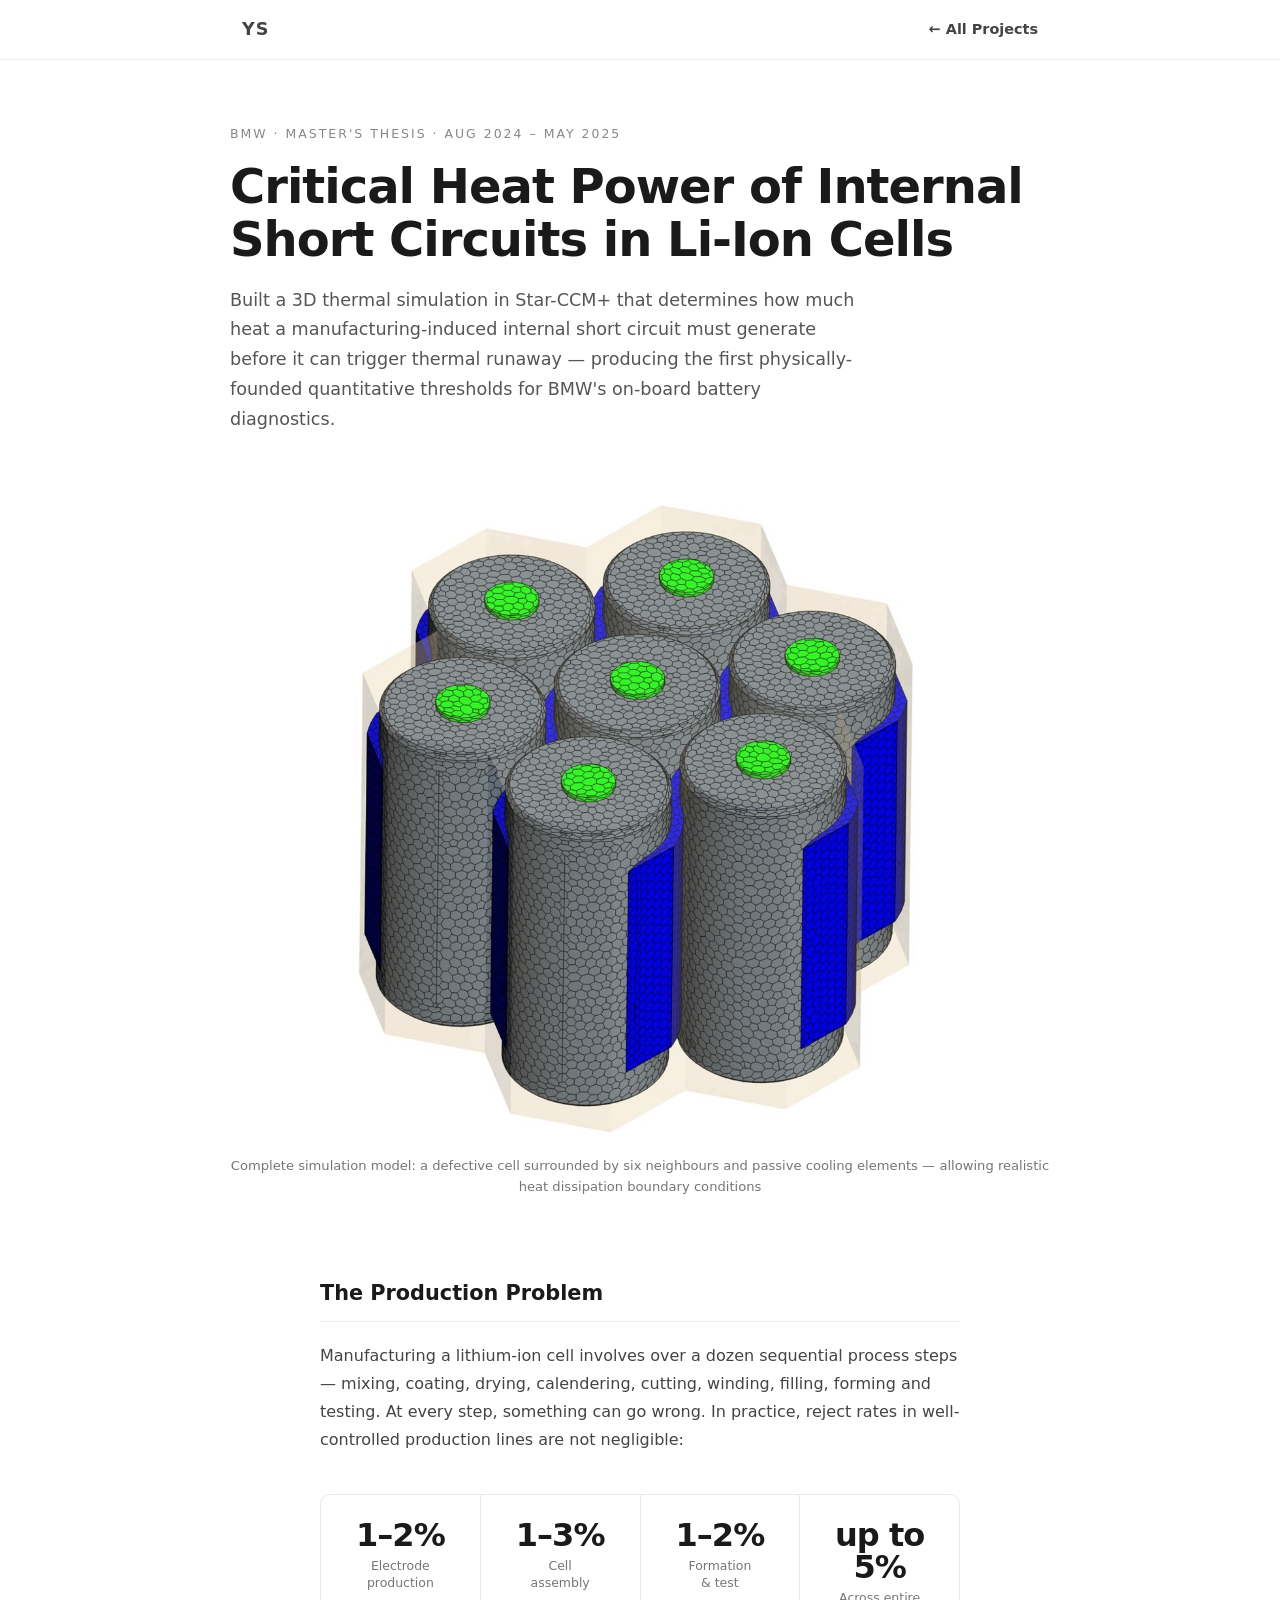
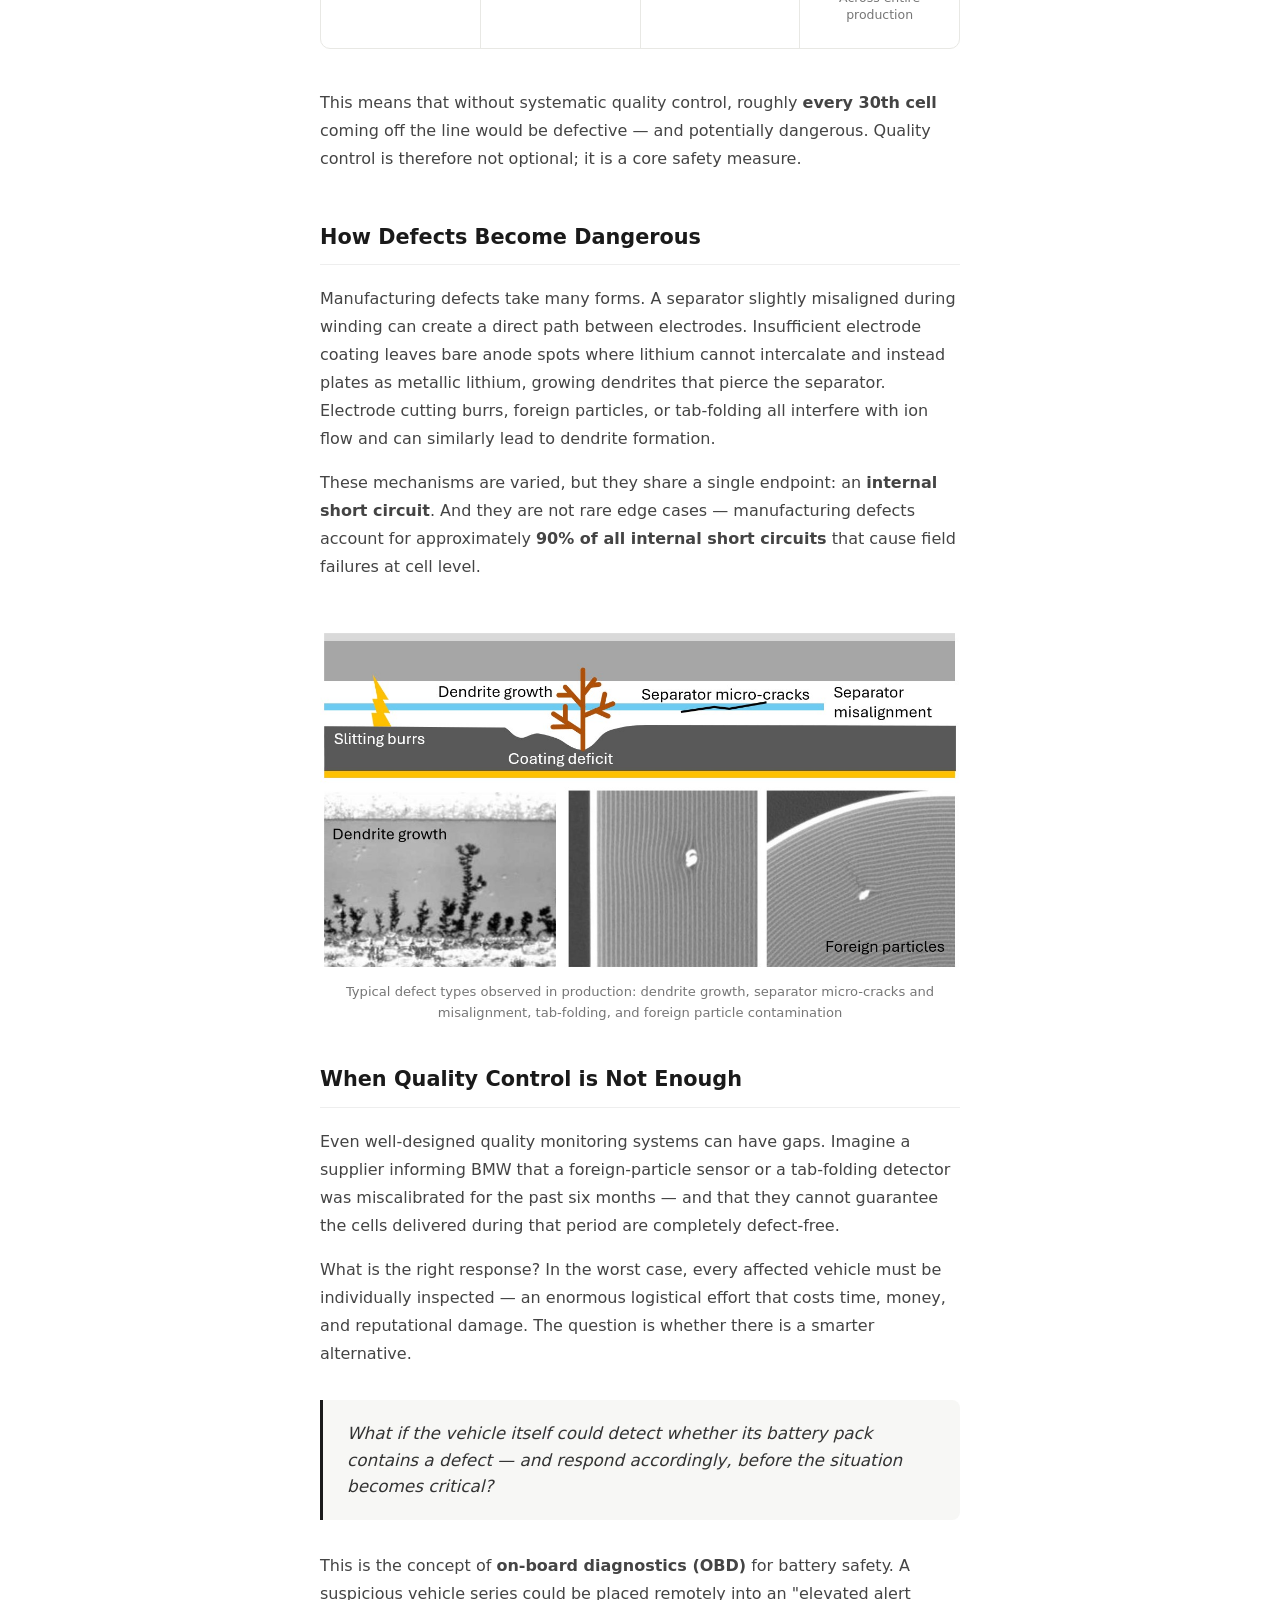
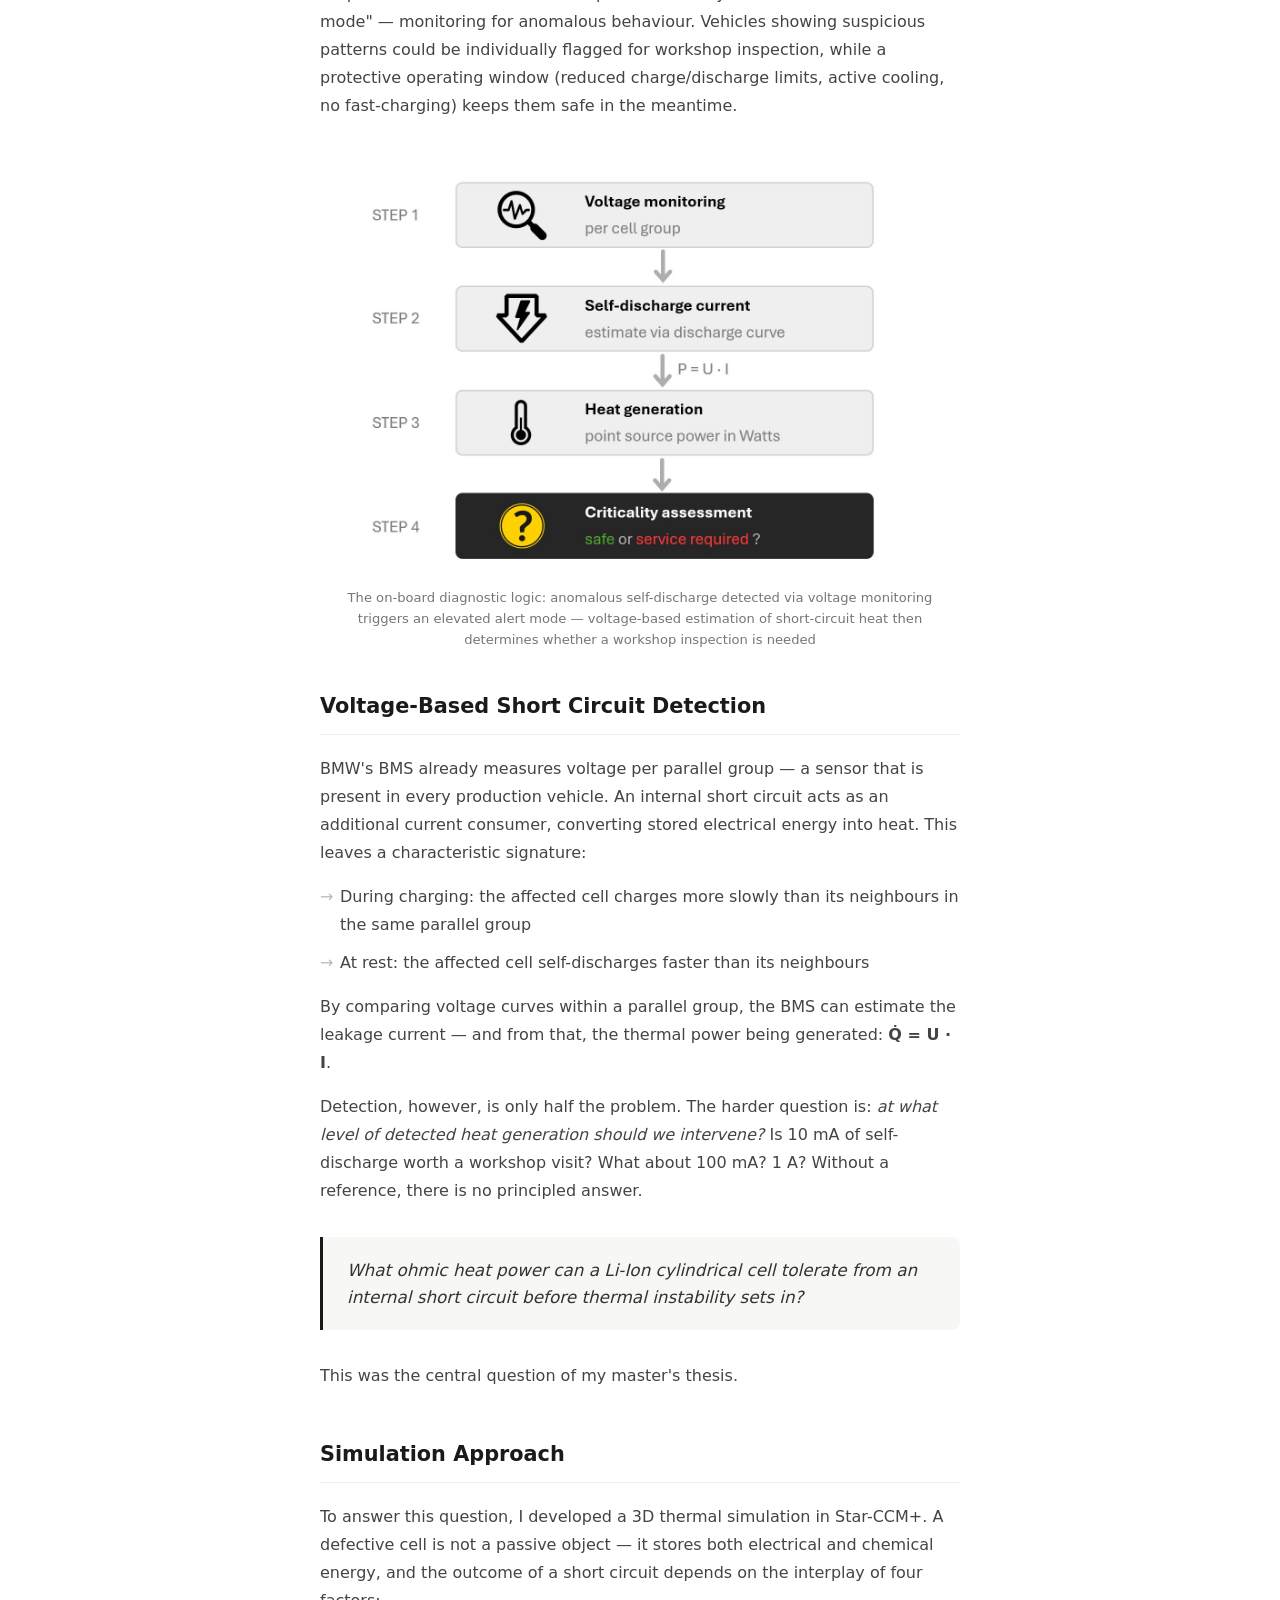
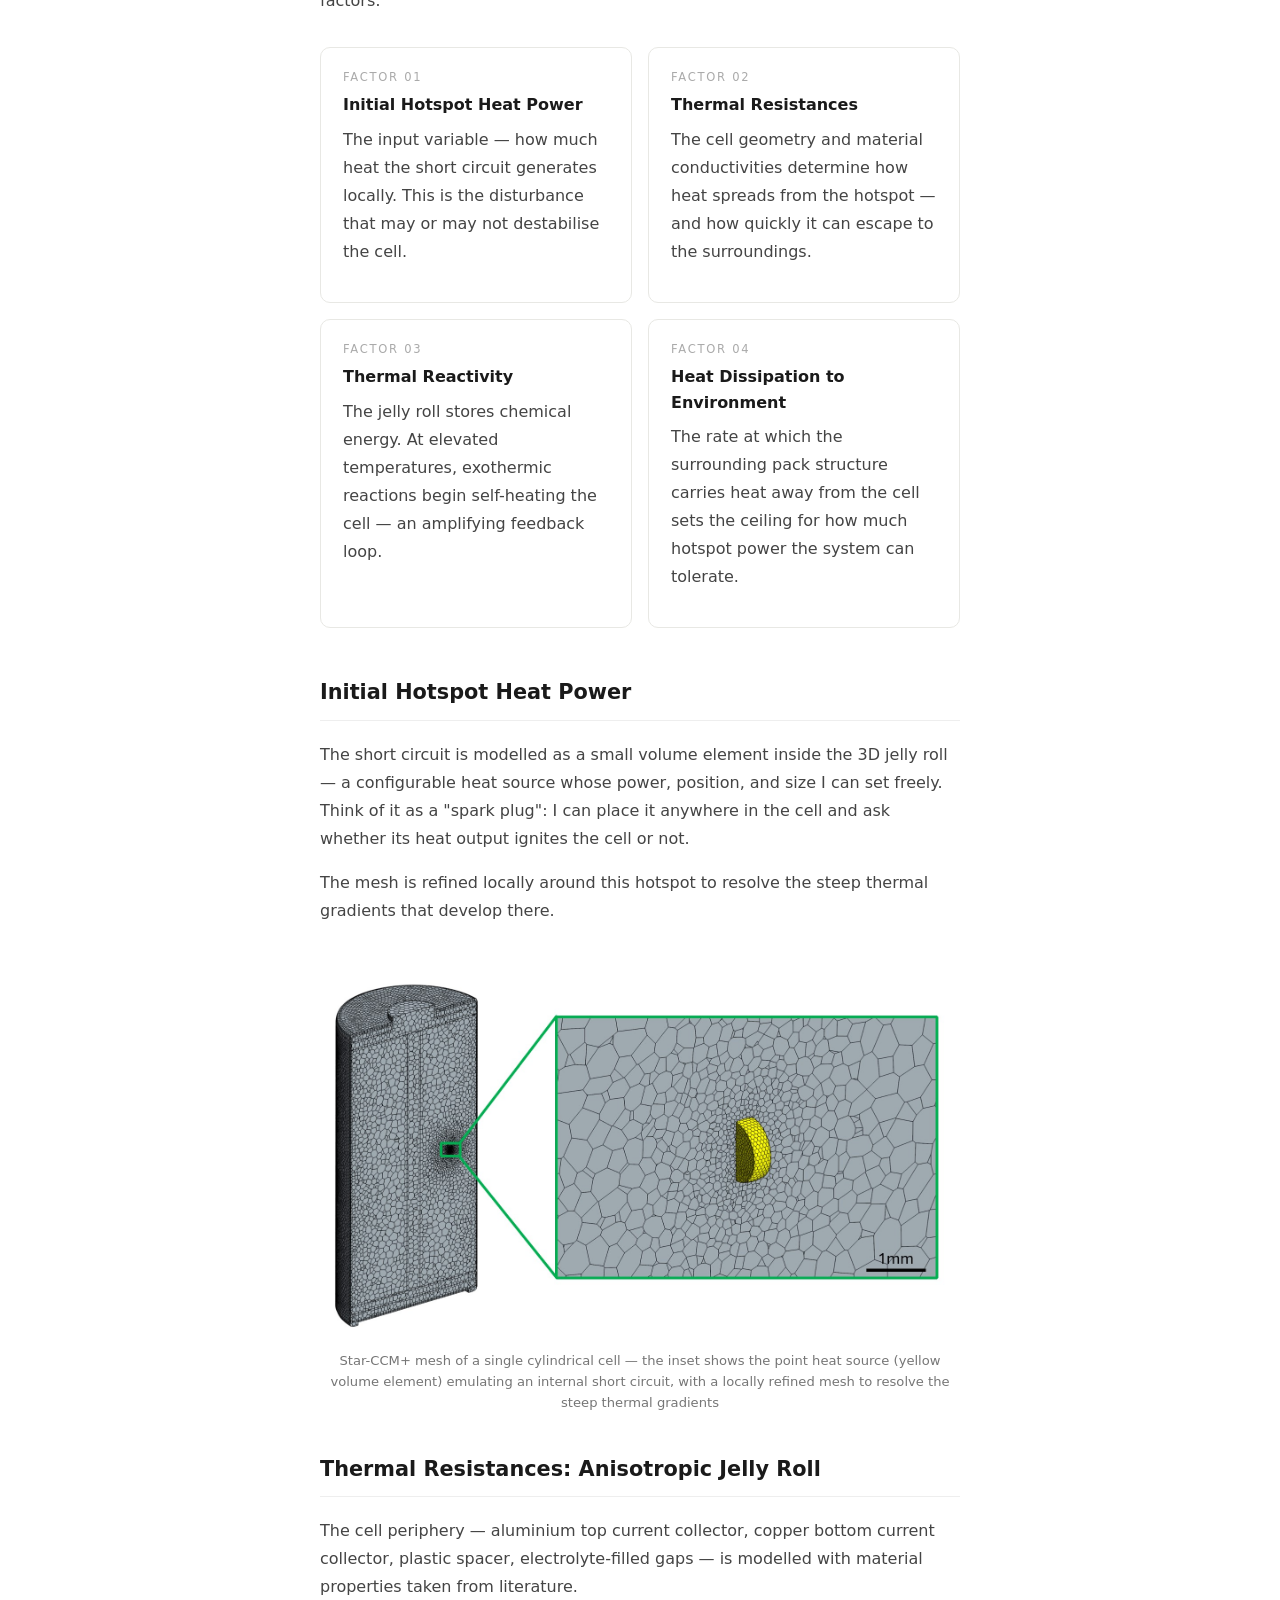
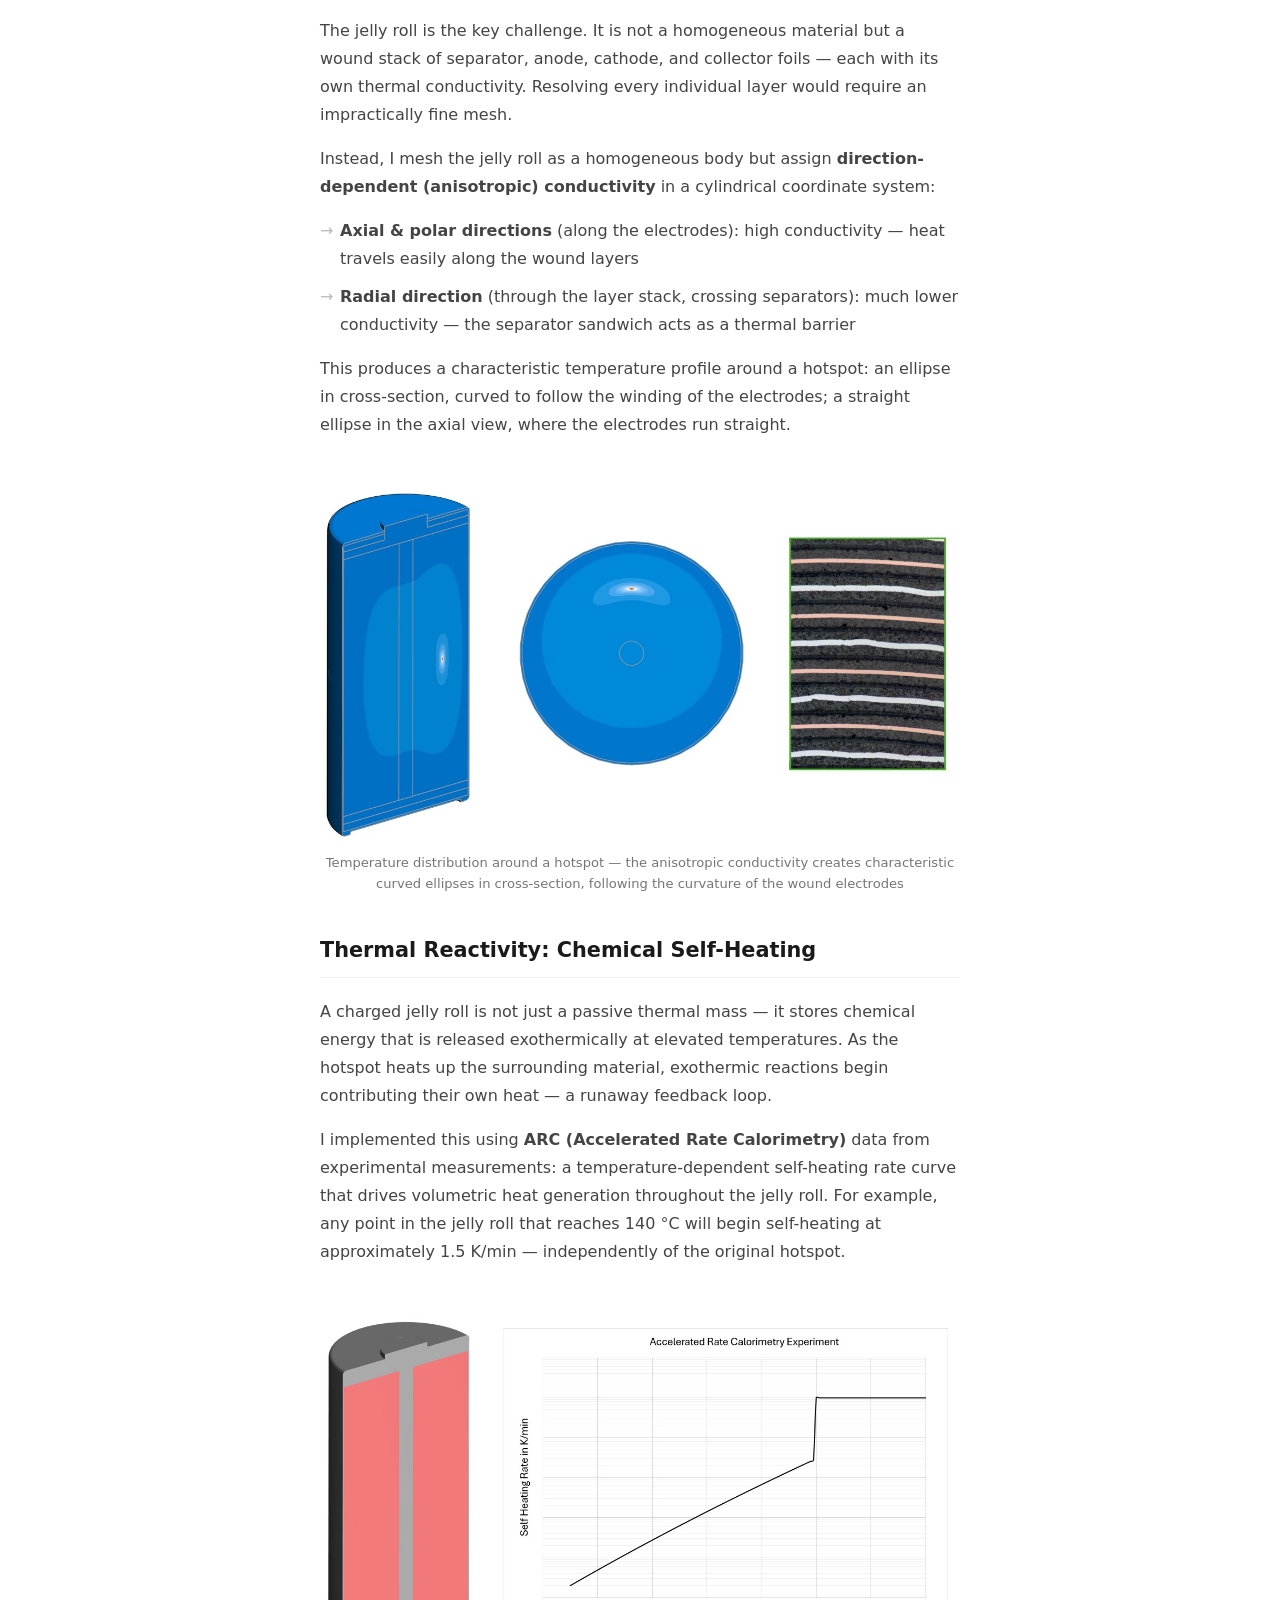
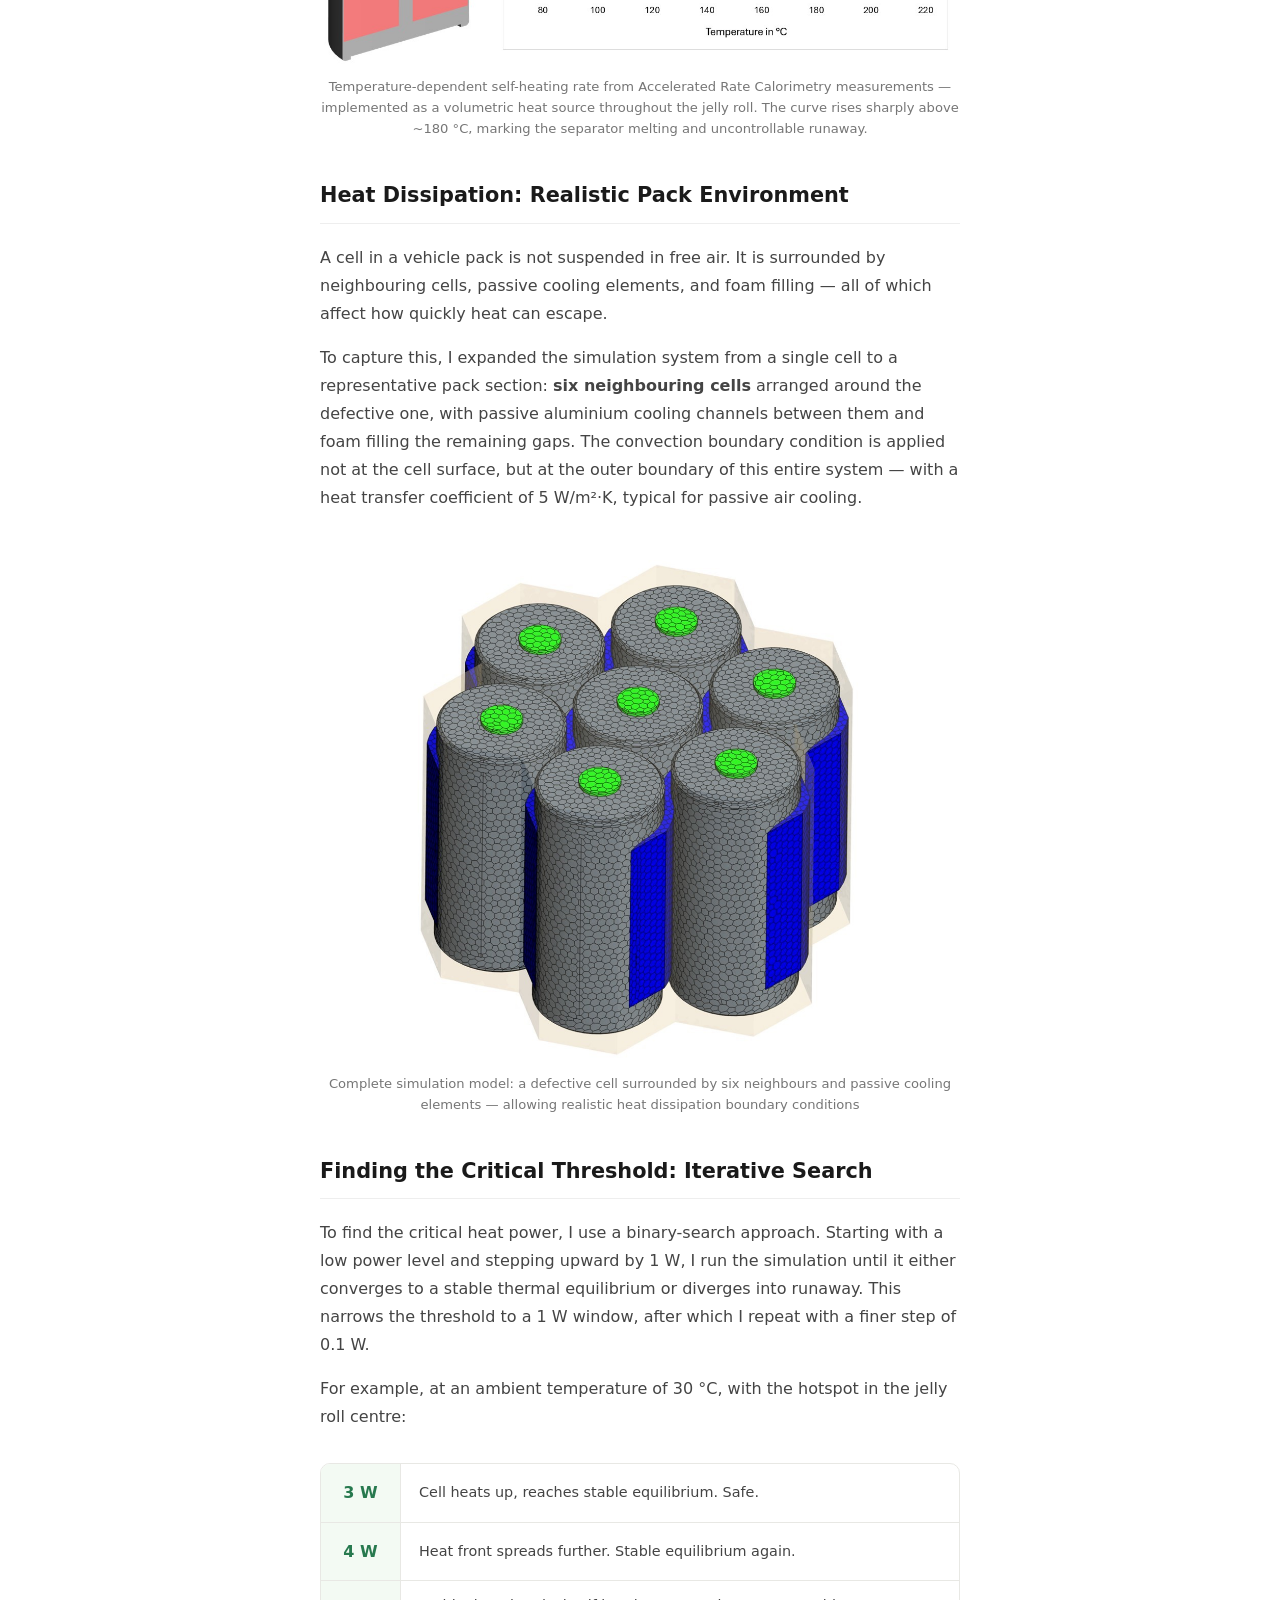
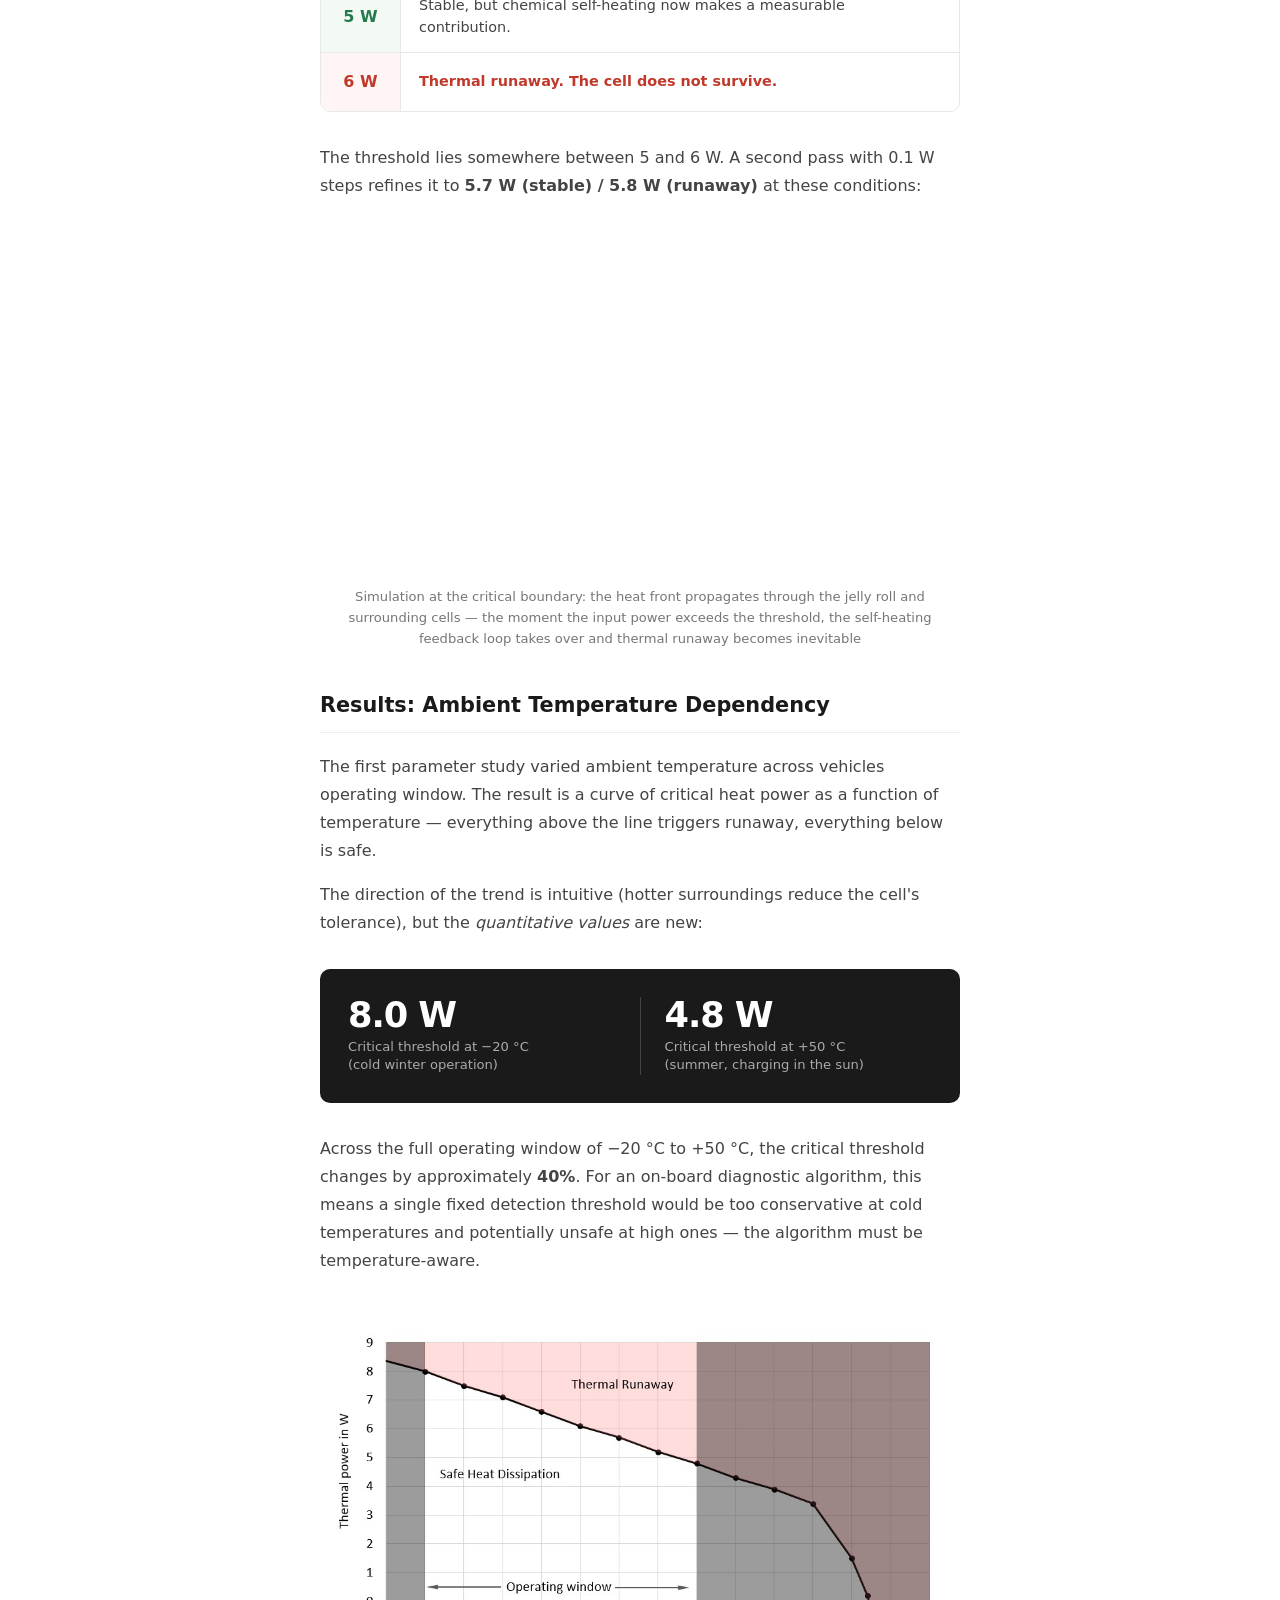
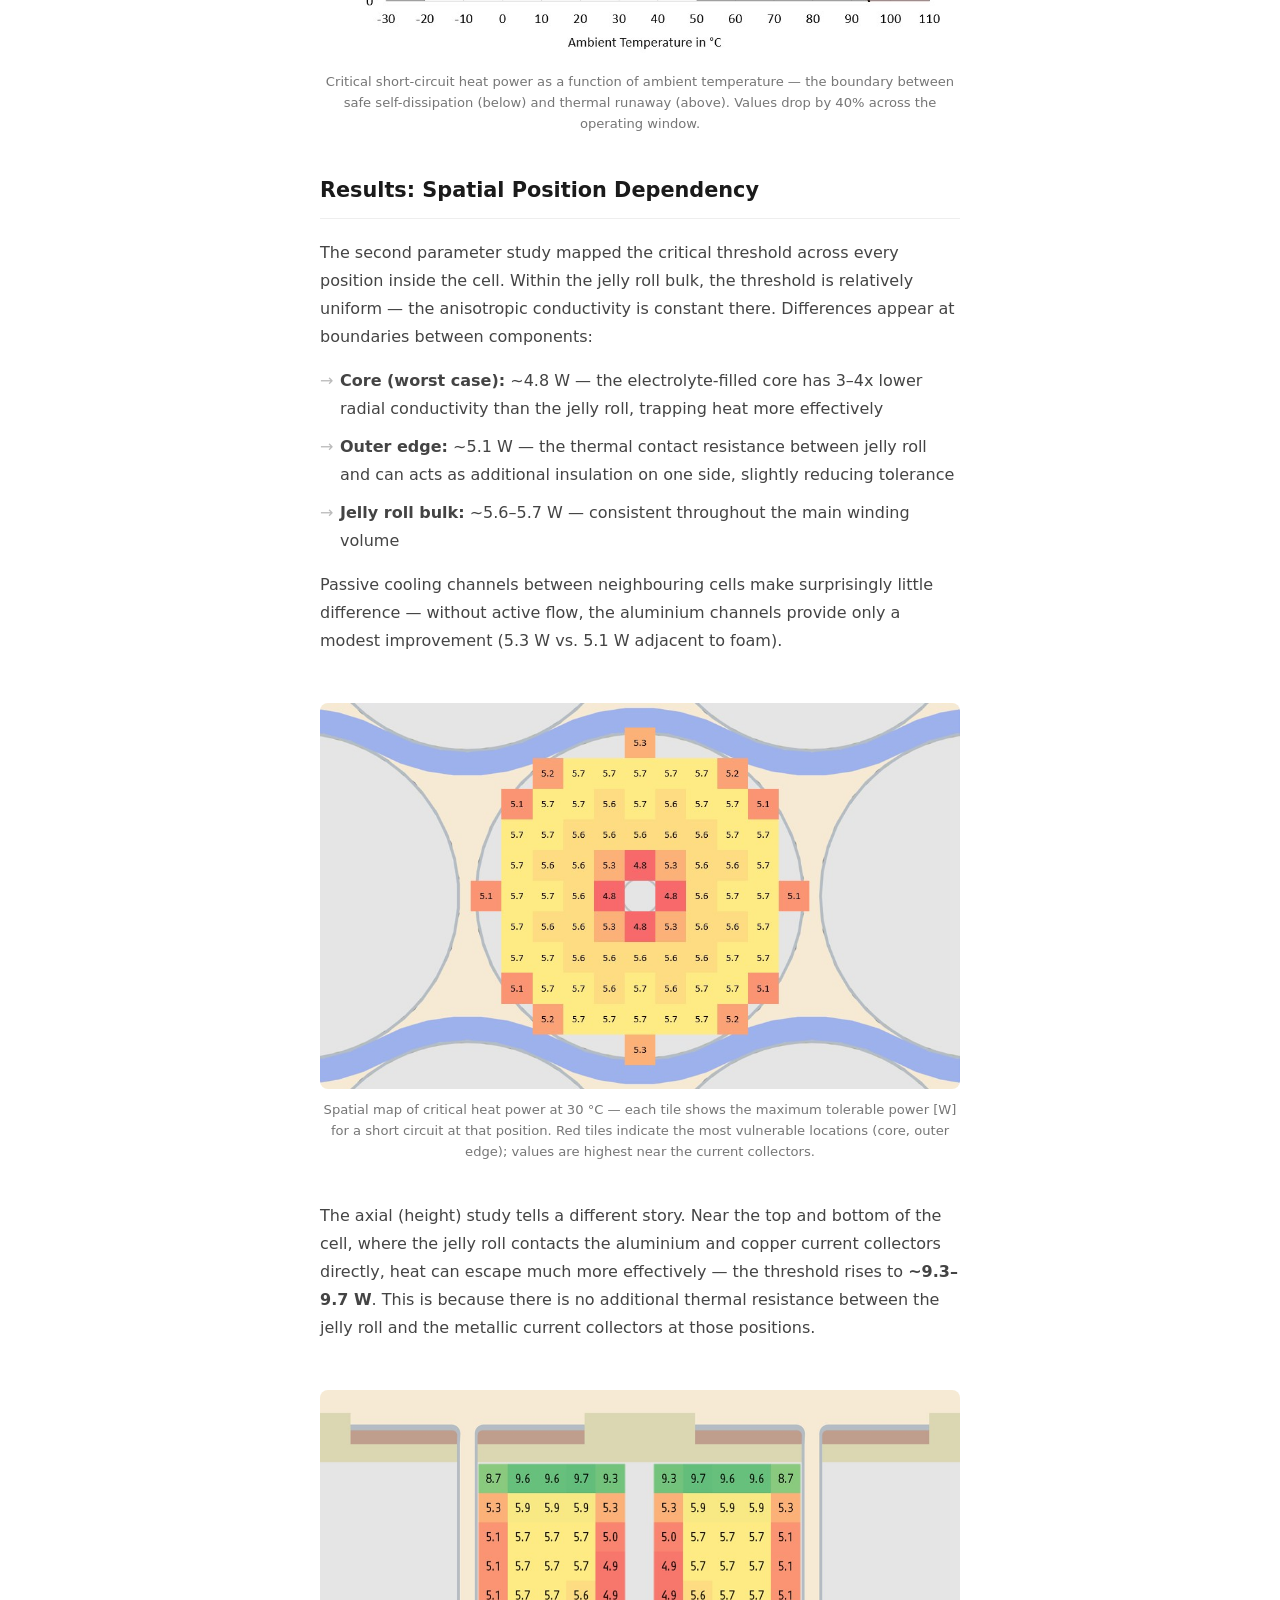
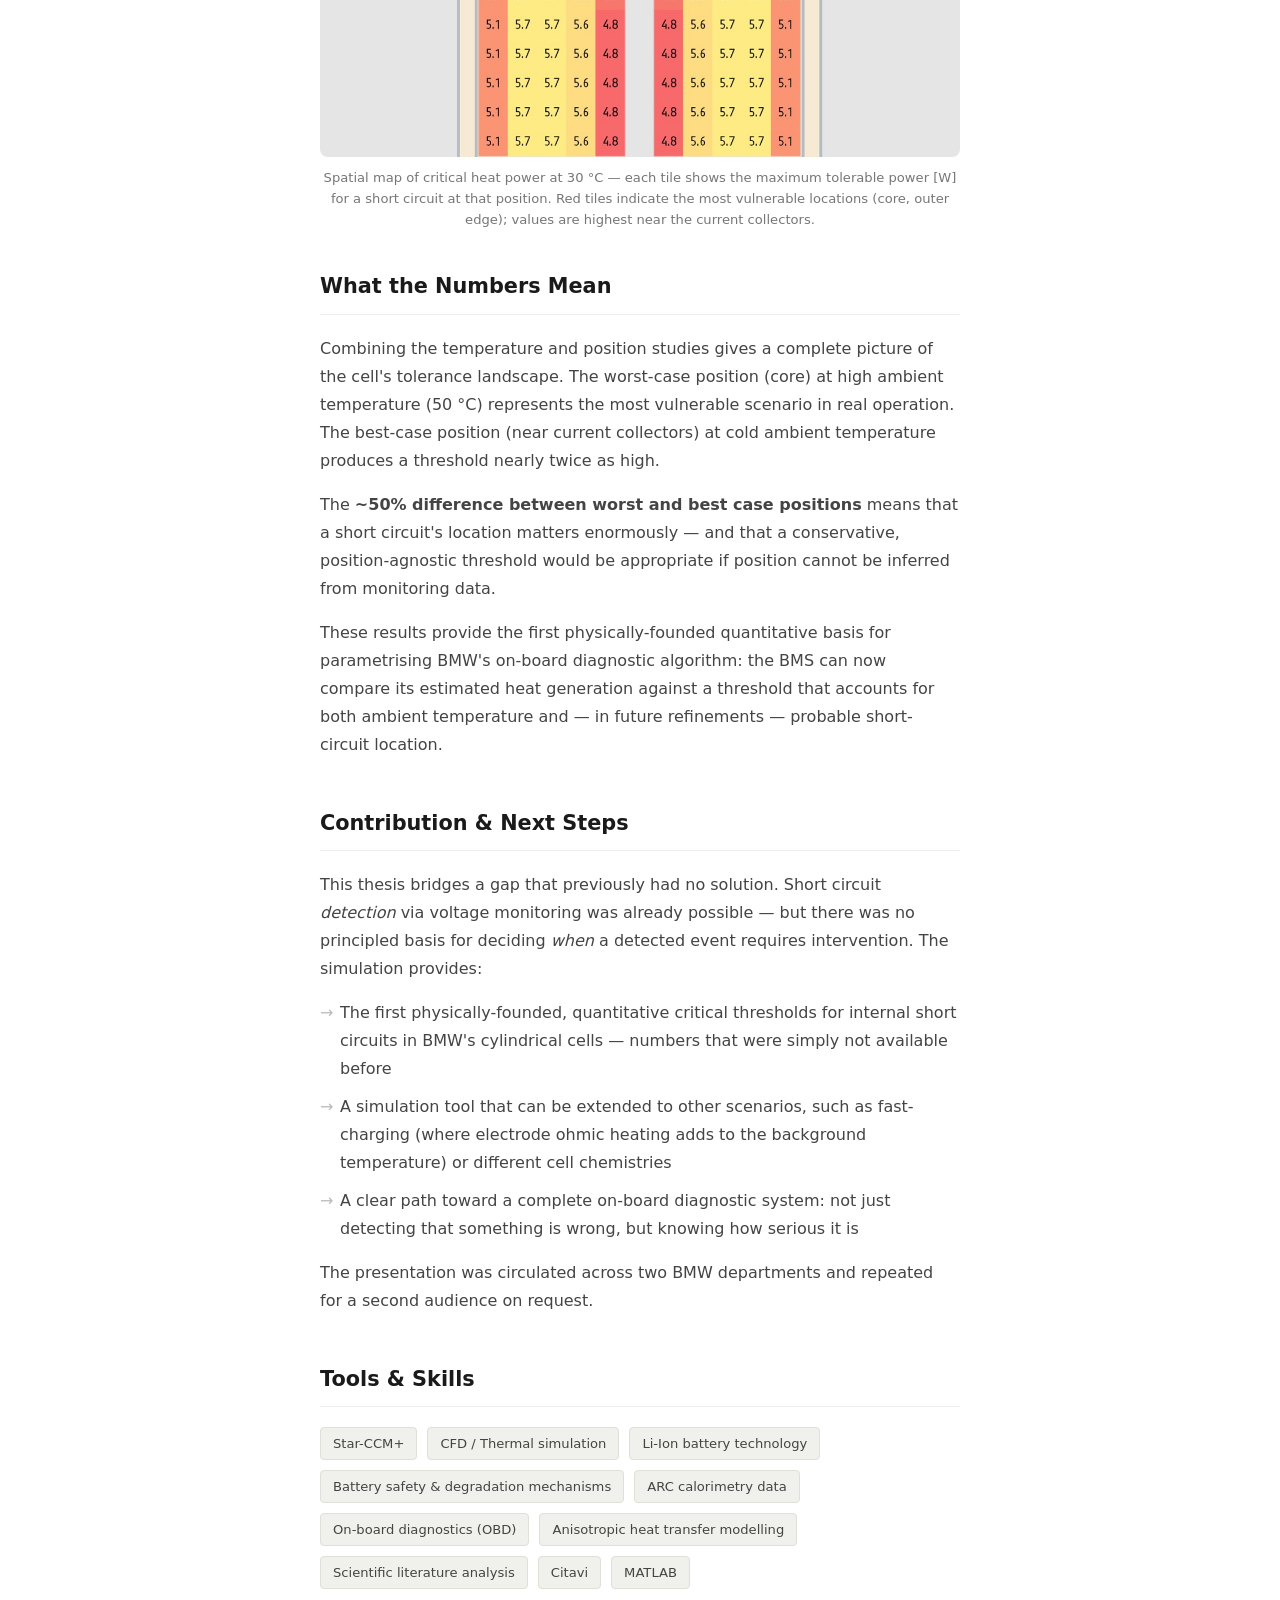
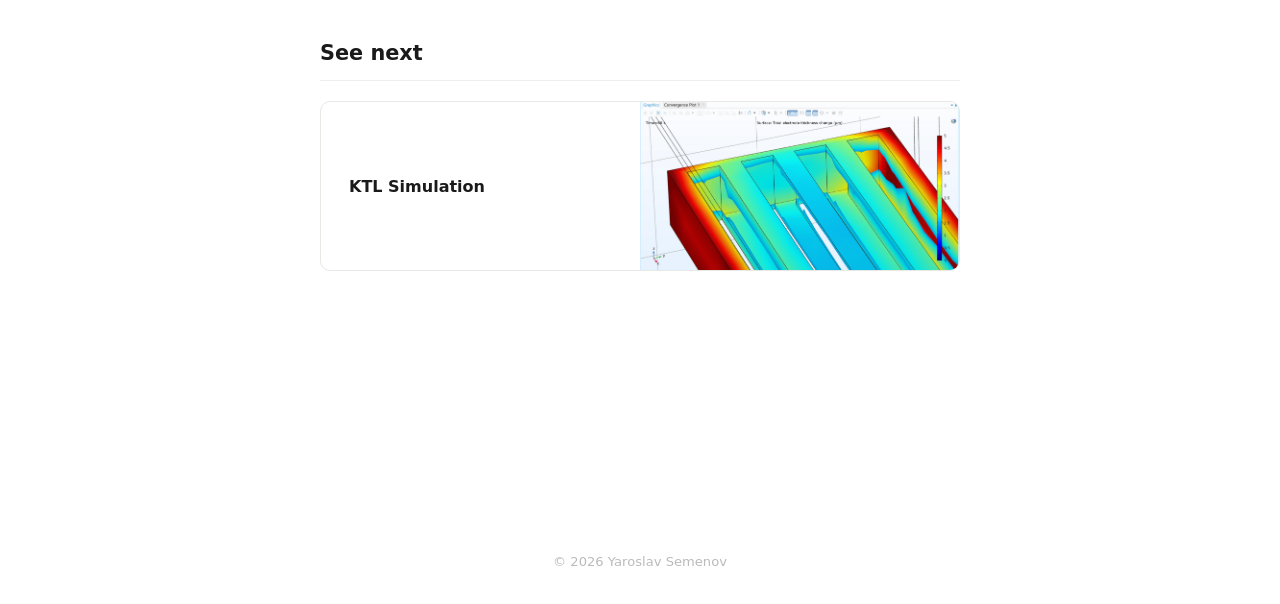
==== commit a58bb36b: "20260415 2202" ====
--- a/projects/battery/index.html
+++ b/projects/battery/index.html
@@ -1,6 +1,14 @@
 <!DOCTYPE html>
 <html lang="en">
 <head>
+  <!-- Google Tag Manager -->
+  <script>(function(w,d,s,l,i){w[l]=w[l]||[];w[l].push({'gtm.start':
+  new Date().getTime(),event:'gtm.js'});var f=d.getElementsByTagName(s)[0],
+  j=d.createElement(s),dl=l!='dataLayer'?'&l='+l:'';j.async=true;j.src=
+  'https://www.googletagmanager.com/gtm.js?id='+i+dl;f.parentNode.insertBefore(j,f);
+  })(window,document,'script','dataLayer','GTM-KRX925MB');</script>
+  <!-- End Google Tag Manager -->
+  
   <meta charset="UTF-8">
   <meta name="viewport" content="width=device-width, initial-scale=1.0">
   <title>Battery Safety – Yaroslav Semenov</title>
@@ -11,7 +19,7 @@
   <meta property="og:url" content="https://y-semenov.com/projects/battery/">
   <meta property="og:title" content="Li-Ion Battery Safety – Internal Short Circuits – Yaroslav Semenov">
   <meta property="og:description" content="3D thermal simulation in Star-CCM+ determining the critical heat generation threshold for manufacturing-induced internal short circuits in Li-Ion cells — quantitative input for BMW's on-board battery diagnostics. Master's thesis, 2025.">
-  <meta property="og:image" content="https://y-semenov.com/media/OpenGraph Battery.jpg">
+  <meta property="og:image" content="https://y-semenov.com/media/og/battery.jpg">
   <meta property="og:site_name" content="Yaroslav Semenov">
   <meta property="og:locale" content="en_GB">
 
@@ -19,7 +27,7 @@
   <meta name="twitter:card" content="summary_large_image">
   <meta name="twitter:title" content="Li-Ion Battery Safety – Internal Short Circuits – Yaroslav Semenov">
   <meta name="twitter:description" content="3D thermal simulation in Star-CCM+ determining the critical heat generation threshold for manufacturing-induced internal short circuits in Li-Ion cells — quantitative input for BMW's on-board battery diagnostics. Master's thesis, 2025.">
-  <meta name="twitter:image" content="https://y-semenov.com/media/OpenGraph Battery.jpg">
+  <meta name="twitter:image" content="https://y-semenov.com/media/og/battery.jpg">
 
   <link rel="stylesheet" href="../../style.css">
 
@@ -261,10 +269,15 @@
   </style>
 </head>
 <body>
+  
+  <!-- Google Tag Manager (noscript) -->
+  <noscript><iframe src="https://www.googletagmanager.com/ns.html?id=GTM-KRX925MB"
+  height="0" width="0" style="display:none;visibility:hidden"></iframe></noscript>
+  <!-- End Google Tag Manager (noscript) -->
 
   <nav class="project-detail-nav">
-    <a href="../../index.html" class="nav-logo">YS</a>
-    <a href="../../index.html#projects">← All Projects</a>
+    <a href="/" class="nav-logo">YS</a>
+    <a href="/#projects">← All Projects</a>
   </nav>
 
   <header class="project-header">
@@ -282,7 +295,7 @@
   </header>
 
   <div class="project-hero">
-    <img src="../../media/Embedded Cells.jpg" alt="Star-CCM+ simulation model — cylindrical Li-Ion cells in a representative pack section">
+    <img src="../../media/projects/battery/embedded-cells.jpg" alt="Star-CCM+ simulation model — cylindrical Li-Ion cells in a representative pack section">
     <p class="caption">
       Complete simulation model: a defective cell surrounded by six neighbours and passive
       cooling elements — allowing realistic heat dissipation boundary conditions
@@ -353,7 +366,7 @@
     </section>
 
     <figure>
-      <img src="../../media/Coating Defects.jpg" alt="Typical defect types: dendrite growth, separator misalignment, tab-folding, foreign particles">
+      <img src="../../media/projects/battery/coating-defects.jpg" alt="Typical defect types: dendrite growth, separator misalignment, tab-folding, foreign particles">
       <figcaption>
         Typical defect types observed in production: dendrite growth, separator micro-cracks
         and misalignment, tab-folding, and foreign particle contamination
@@ -397,7 +410,7 @@
     </section>
 
     <figure>
-      <img src="../../media/Battery Diagnostic Scheme.jpg" alt="On-board diagnostics logic diagram">
+      <img src="../../media/projects/battery/diagnostic-scheme.jpg" alt="On-board diagnostics logic diagram">
       <figcaption>
         The on-board diagnostic logic: anomalous self-discharge detected via voltage monitoring
         triggers an elevated alert mode — voltage-based estimation of short-circuit heat
@@ -520,7 +533,7 @@
     </section>
 
     <figure>
-      <img src="../../media/ISC mesh model.jpg" alt="Star-CCM+ mesh model with point heat source">
+      <img src="../../media/projects/battery/isc-mesh-model.jpg" alt="Star-CCM+ mesh model with point heat source">
       <figcaption>
         Star-CCM+ mesh of a single cylindrical cell — the inset shows the point heat source
         (yellow volume element) emulating an internal short circuit,
@@ -569,7 +582,7 @@
     </section>
 
     <figure>
-      <img src="../../media/Anisotropic Jelly Roll.jpg" alt="Anisotropic temperature distribution around a hotspot in the jelly roll">
+      <img src="../../media/projects/battery/anisotropic-jelly-roll.jpg" alt="Anisotropic temperature distribution around a hotspot in the jelly roll">
       <figcaption>
         Temperature distribution around a hotspot — the anisotropic conductivity
         creates characteristic curved ellipses in cross-section,
@@ -598,7 +611,7 @@
     </section>
 
     <figure>
-      <img src="../../media/ARC Experiment.jpg" alt="ARC self-heating rate vs temperature curve">
+      <img src="../../media/projects/battery/arc-experiment.jpg" alt="ARC self-heating rate vs temperature curve">
       <figcaption>
         Temperature-dependent self-heating rate from Accelerated Rate Calorimetry measurements —
         implemented as a volumetric heat source throughout the jelly roll.
@@ -629,7 +642,7 @@
     </section>
 
     <figure>
-      <img src="../../media/Embedded Cells.jpg" alt="Star-CCM+ simulation model — cylindrical Li-Ion cells in a representative pack section">
+      <img src="../../media/projects/battery/embedded-cells.jpg" alt="Star-CCM+ simulation model — cylindrical Li-Ion cells in a representative pack section">
       <figcaption>
         Complete simulation model: a defective cell surrounded by six neighbours and passive
       cooling elements — allowing realistic heat dissipation boundary conditions
@@ -681,7 +694,7 @@
 
     <figure>
       <video id="thermal-runaway-video" muted loop playsinline>
-        <source src="../../media/Thermal Runaway.mp4" type="video/mp4">
+        <source src="../../media/projects/battery/thermal-runaway.mp4" type="video/mp4">
       </video>
       <figcaption>
         Simulation at the critical boundary: the heat front propagates through the jelly roll
@@ -729,7 +742,7 @@
     </section>
 
     <figure>
-      <img src="../../media/heat power vs ambient temperature.jpg" alt="Critical heat power vs ambient temperature curve">
+      <img src="../../media/projects/battery/heat-power-vs-temp.jpg" alt="Critical heat power vs ambient temperature curve">
       <figcaption>
         Critical short-circuit heat power as a function of ambient temperature —
         the boundary between safe self-dissipation (below) and thermal runaway (above).
@@ -774,7 +787,7 @@
     </section>
 
     <figure>
-      <img src="../../media/Heatmap radial.jpg" alt="Heatmap of critical power vs position in the cell cross-section">
+      <img src="../../media/projects/battery/heatmap-radial.jpg" alt="Heatmap of critical power vs position in the cell cross-section">
       <figcaption>
         Spatial map of critical heat power at 30 °C — each tile shows the maximum tolerable
         power [W] for a short circuit at that position. Red tiles indicate the most
@@ -796,7 +809,7 @@
     </section>
 
     <figure>
-      <img src="../../media/Heatmap axial.jpg" alt="Heatmap of critical power vs position in the cell cross-section">
+      <img src="../../media/projects/battery/heatmap-axial.jpg" alt="Heatmap of critical power vs position in the cell cross-section">
       <figcaption>
         Spatial map of critical heat power at 30 °C — each tile shows the maximum tolerable
         power [W] for a short circuit at that position. Red tiles indicate the most
@@ -897,7 +910,7 @@
     <section>
       <h2>See next</h2>
       <a href="../ktl/" class="see-next-card">
-        <img class="nav-card-img" src="../../media/KTL asdv.png" alt="KTL Simulation">
+        <img class="nav-card-img" src="../../media/projects/ktl/preview-thumbnail.png" alt="KTL Simulation">
         <div class="nav-card-text">
           <span class="nav-title">KTL Simulation</span>
         </div>
--- a/style.css
+++ b/style.css
@@ -105,25 +105,42 @@
 }
 
 .nav-logo {
+  display: inline-flex;
+  align-items: center;
+  height: 34px;
+  padding: 0 12px;
   font-weight: 700;
   font-size: 1.1rem;
   letter-spacing: 1px;
   color: #1a1a1a;
+  border-radius: 4px;
+  transition: background-color 0.2s;
+}
+
+.nav-logo:hover {
+  background-color: rgba(0, 0, 0, 0.05);
 }
 
 .nav-links {
   display: flex;
-  gap: 32px;
+  gap: 0px;
 }
 
 .nav-links a {
-  font-size: 0.9rem;
+  display: inline-flex;
+  align-items: center;
+  height: 34px;
+  padding: 0 12px;
+  font-size: 0.92rem;
+  font-weight: 600;
   color: #444;
+  border-radius: 4px;
   transition: color 0.2s;
 }
 
 .nav-links a:hover {
   color: #1a1a1a;
+  background-color: rgba(0, 0, 0, 0.05);
 }
 
 /* =========================================
@@ -651,13 +668,20 @@
 }
 
 .project-detail-nav a {
-  font-size: 0.88rem;
-  color: #555;
+  display: inline-flex;
+  align-items: center;
+  height: 34px;
+  padding: 0 12px;
+  font-size: 0.9rem;
+  font-weight: 600;
+  color: #444;
+  border-radius: 4px;
   transition: color 0.2s;
 }
 
 .project-detail-nav a:hover {
   color: #1a1a1a;
+  background-color: rgba(0, 0, 0, 0.05);
 }
 
 .project-detail-nav .nav-logo {
@@ -990,9 +1014,6 @@
     padding: 0 20px;
   }
 
-  .nav-links {
-    gap: 20px;
-  }
 
   .section {
     padding: 64px 0;
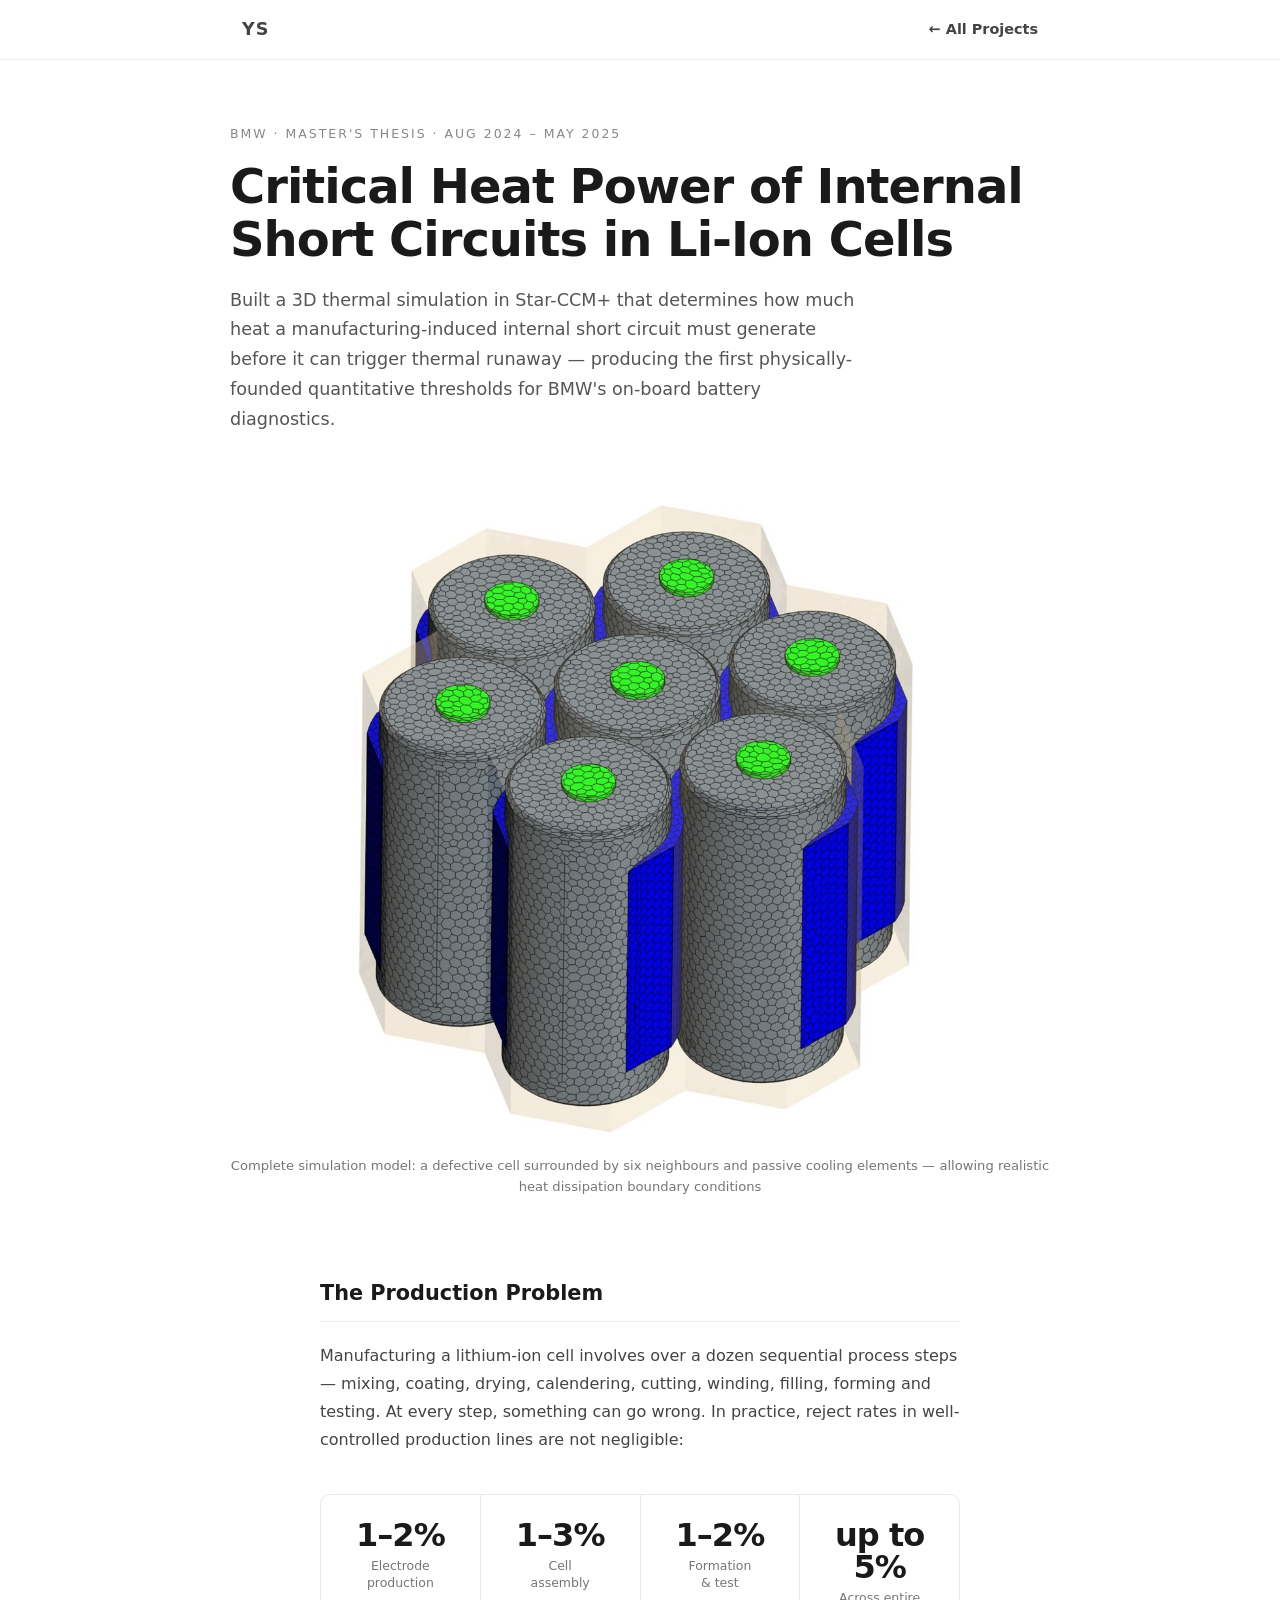
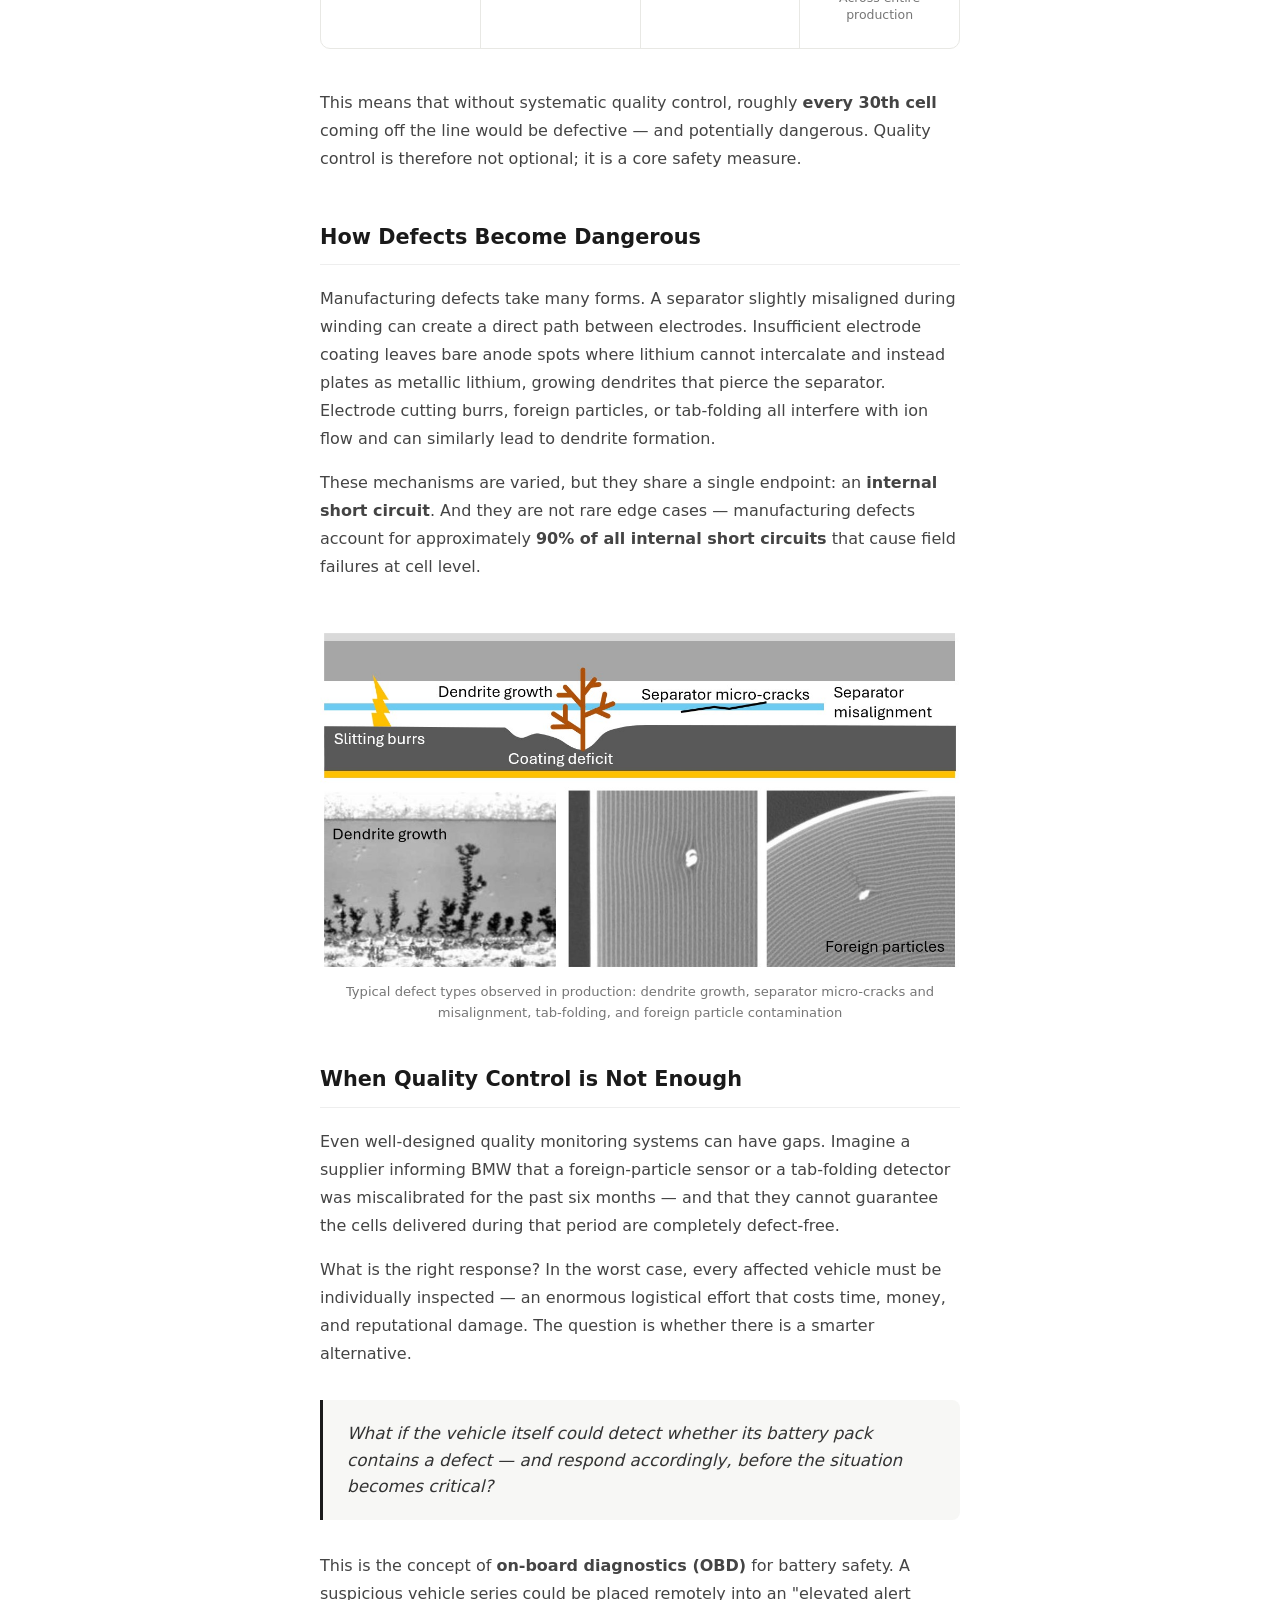
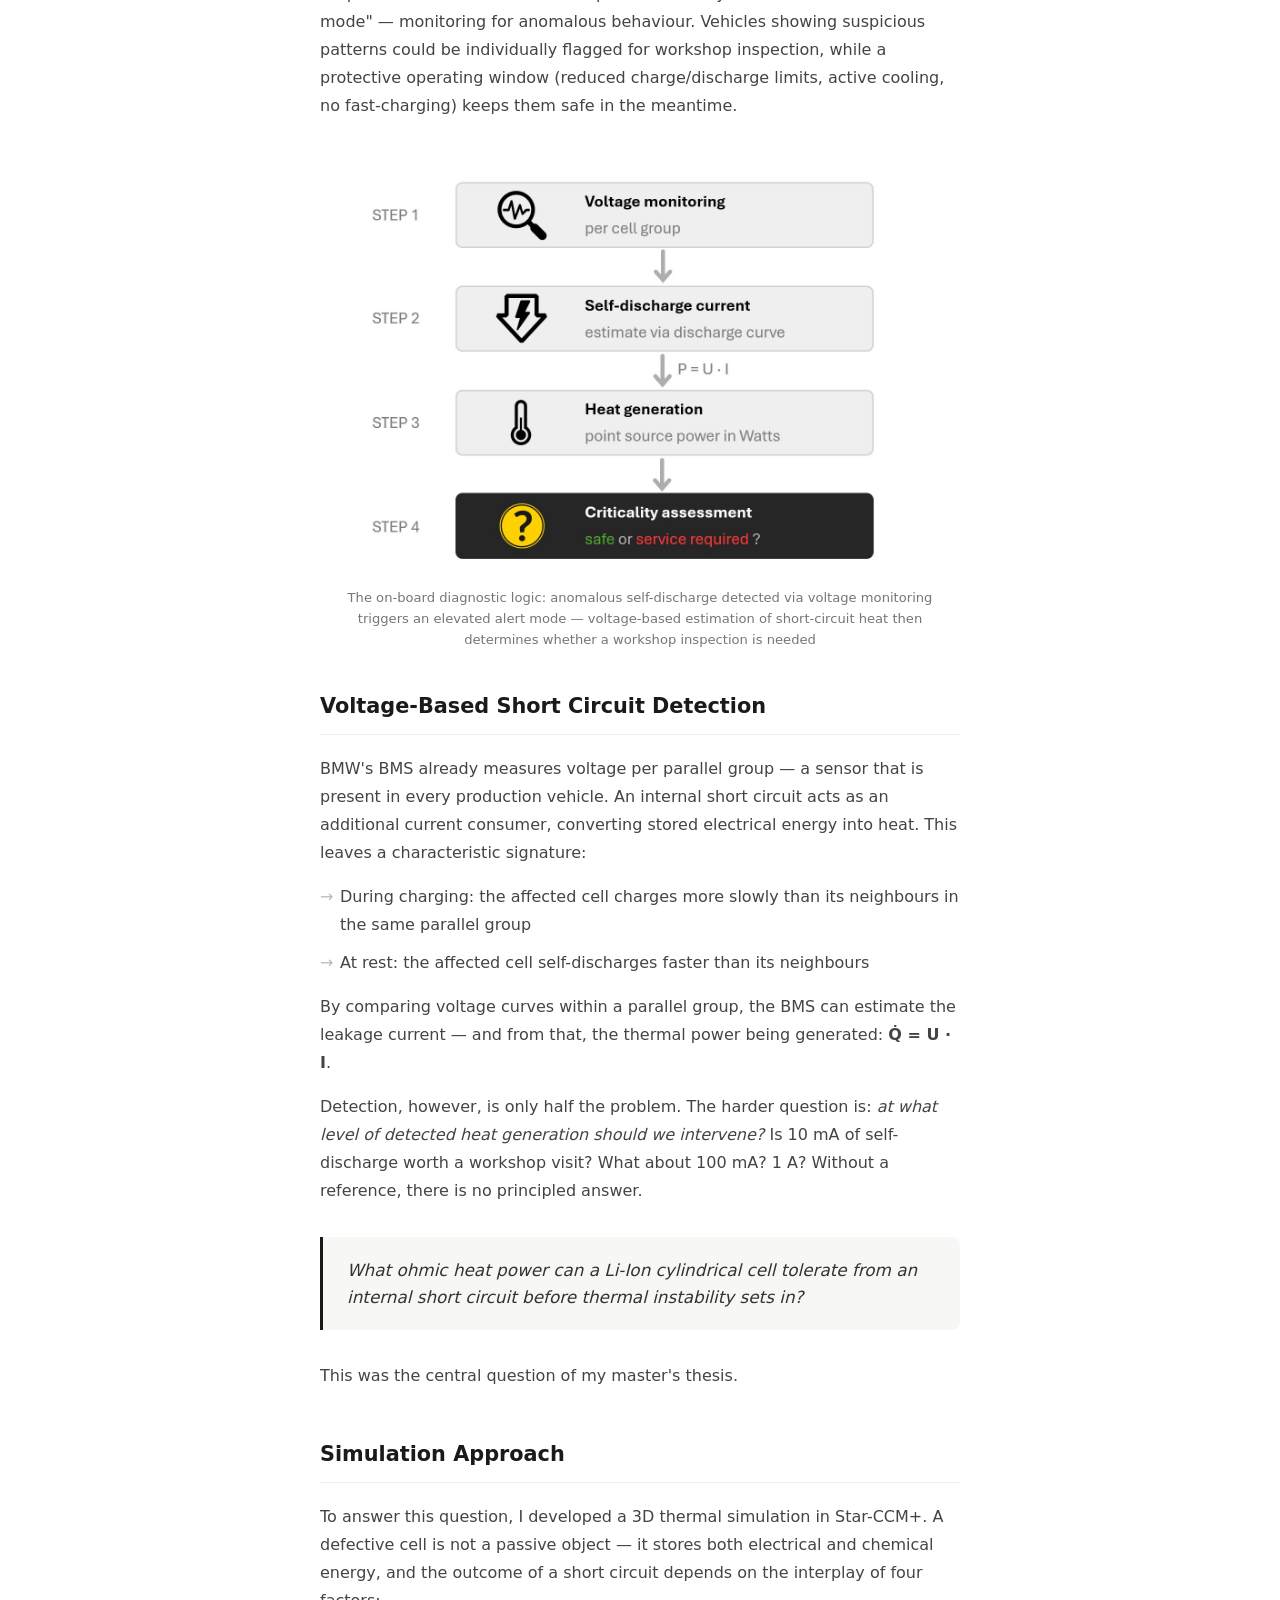
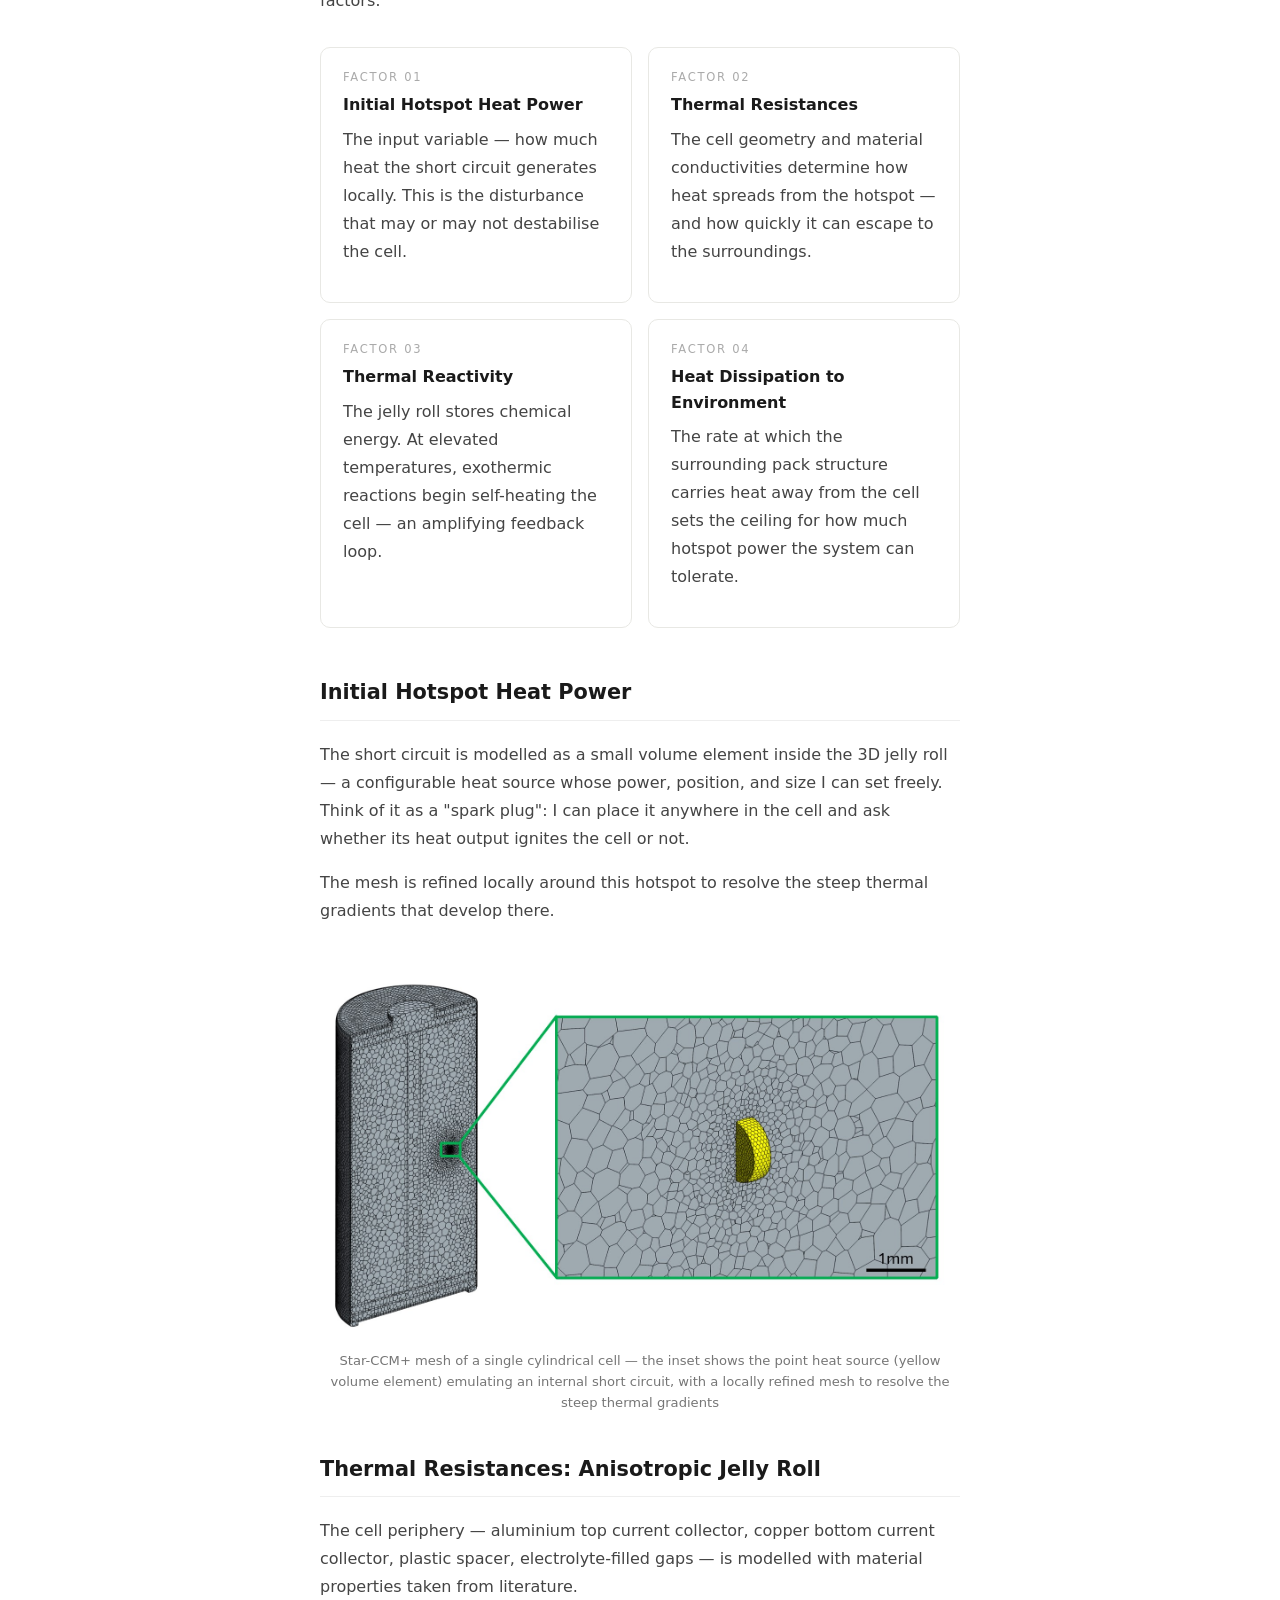
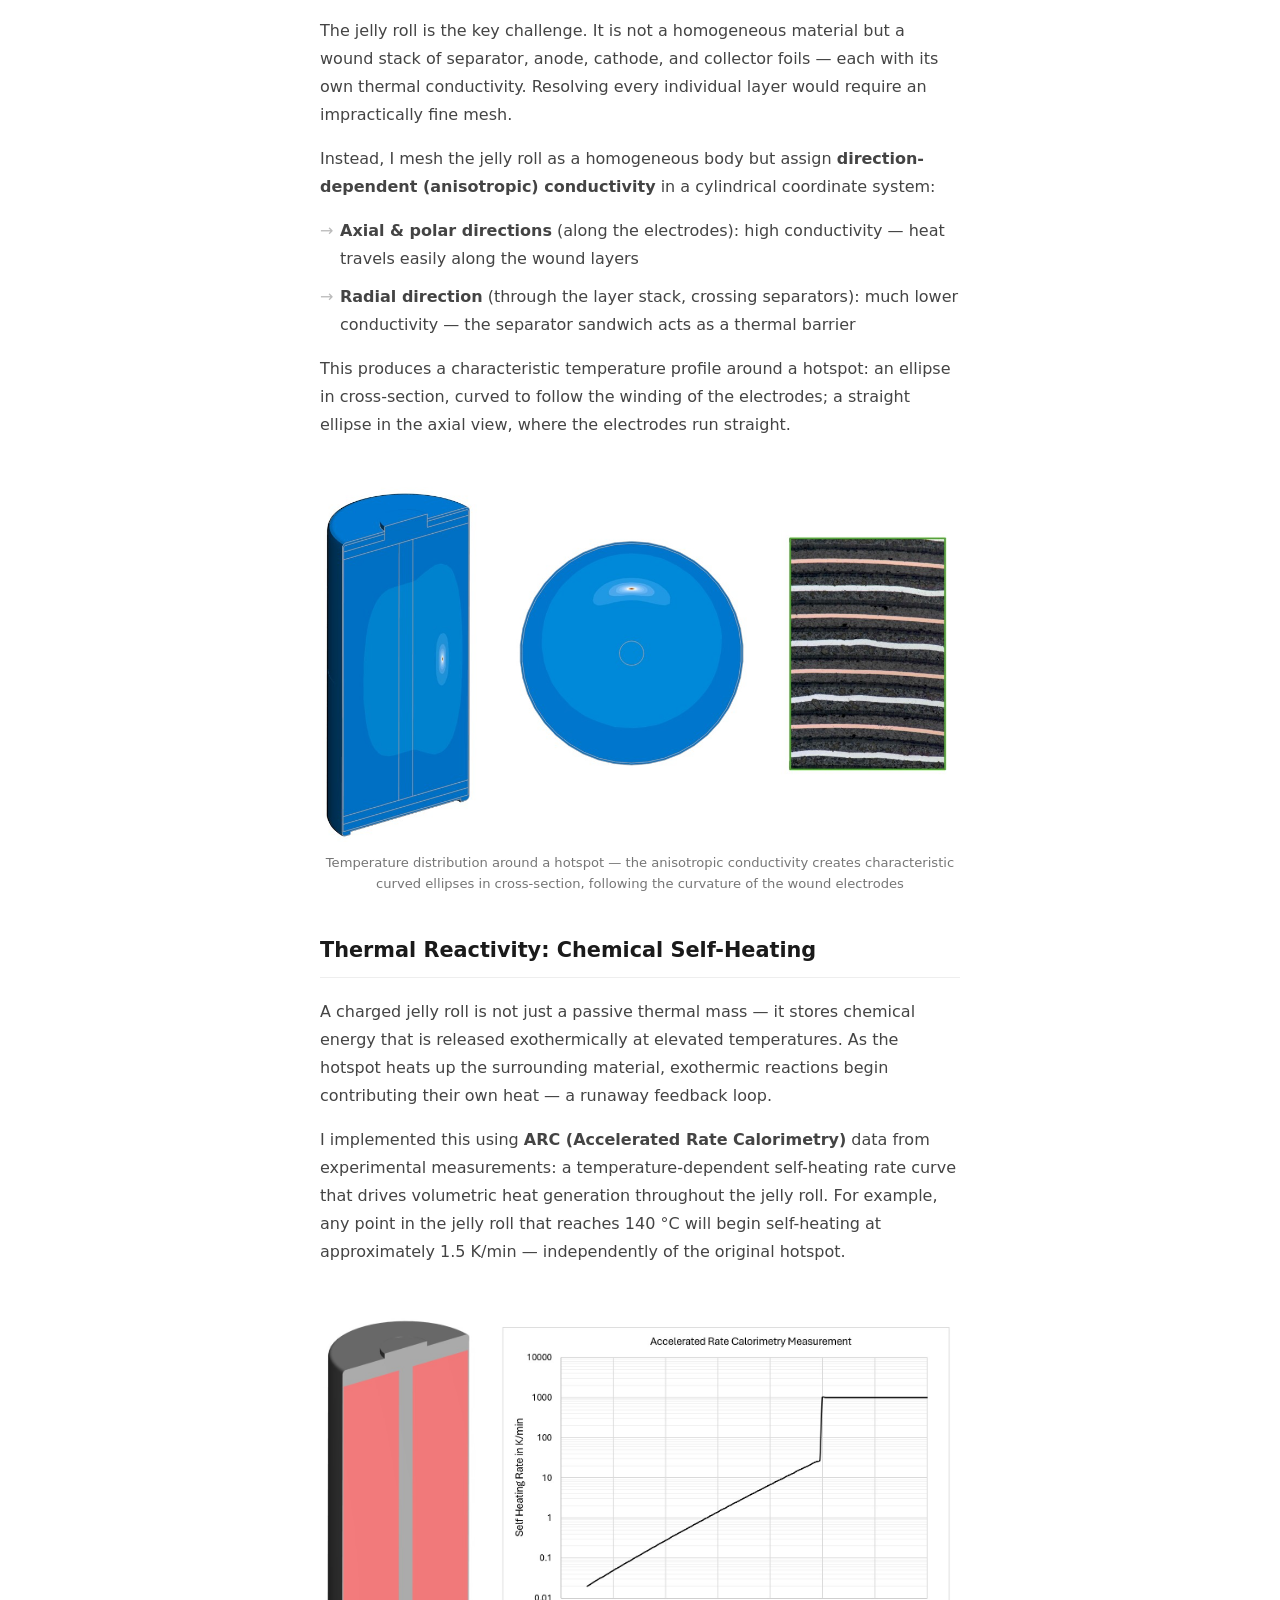
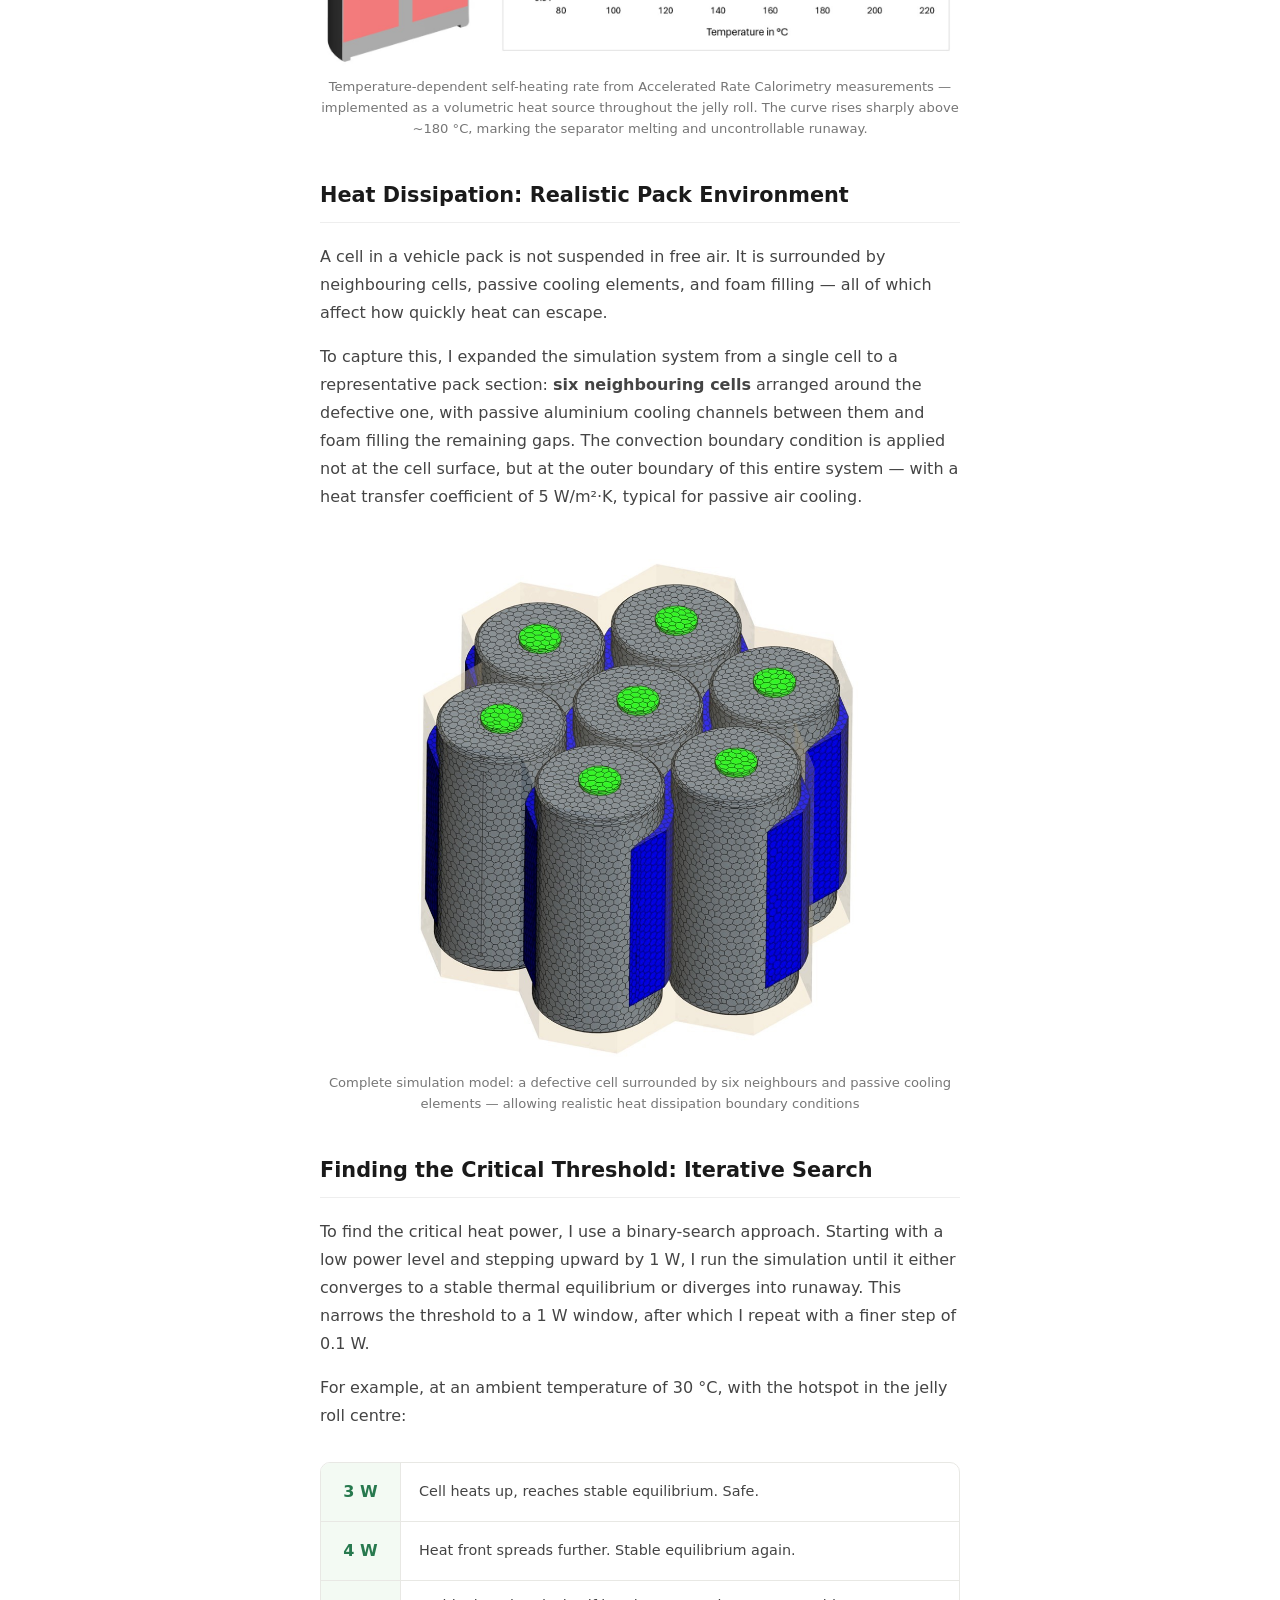
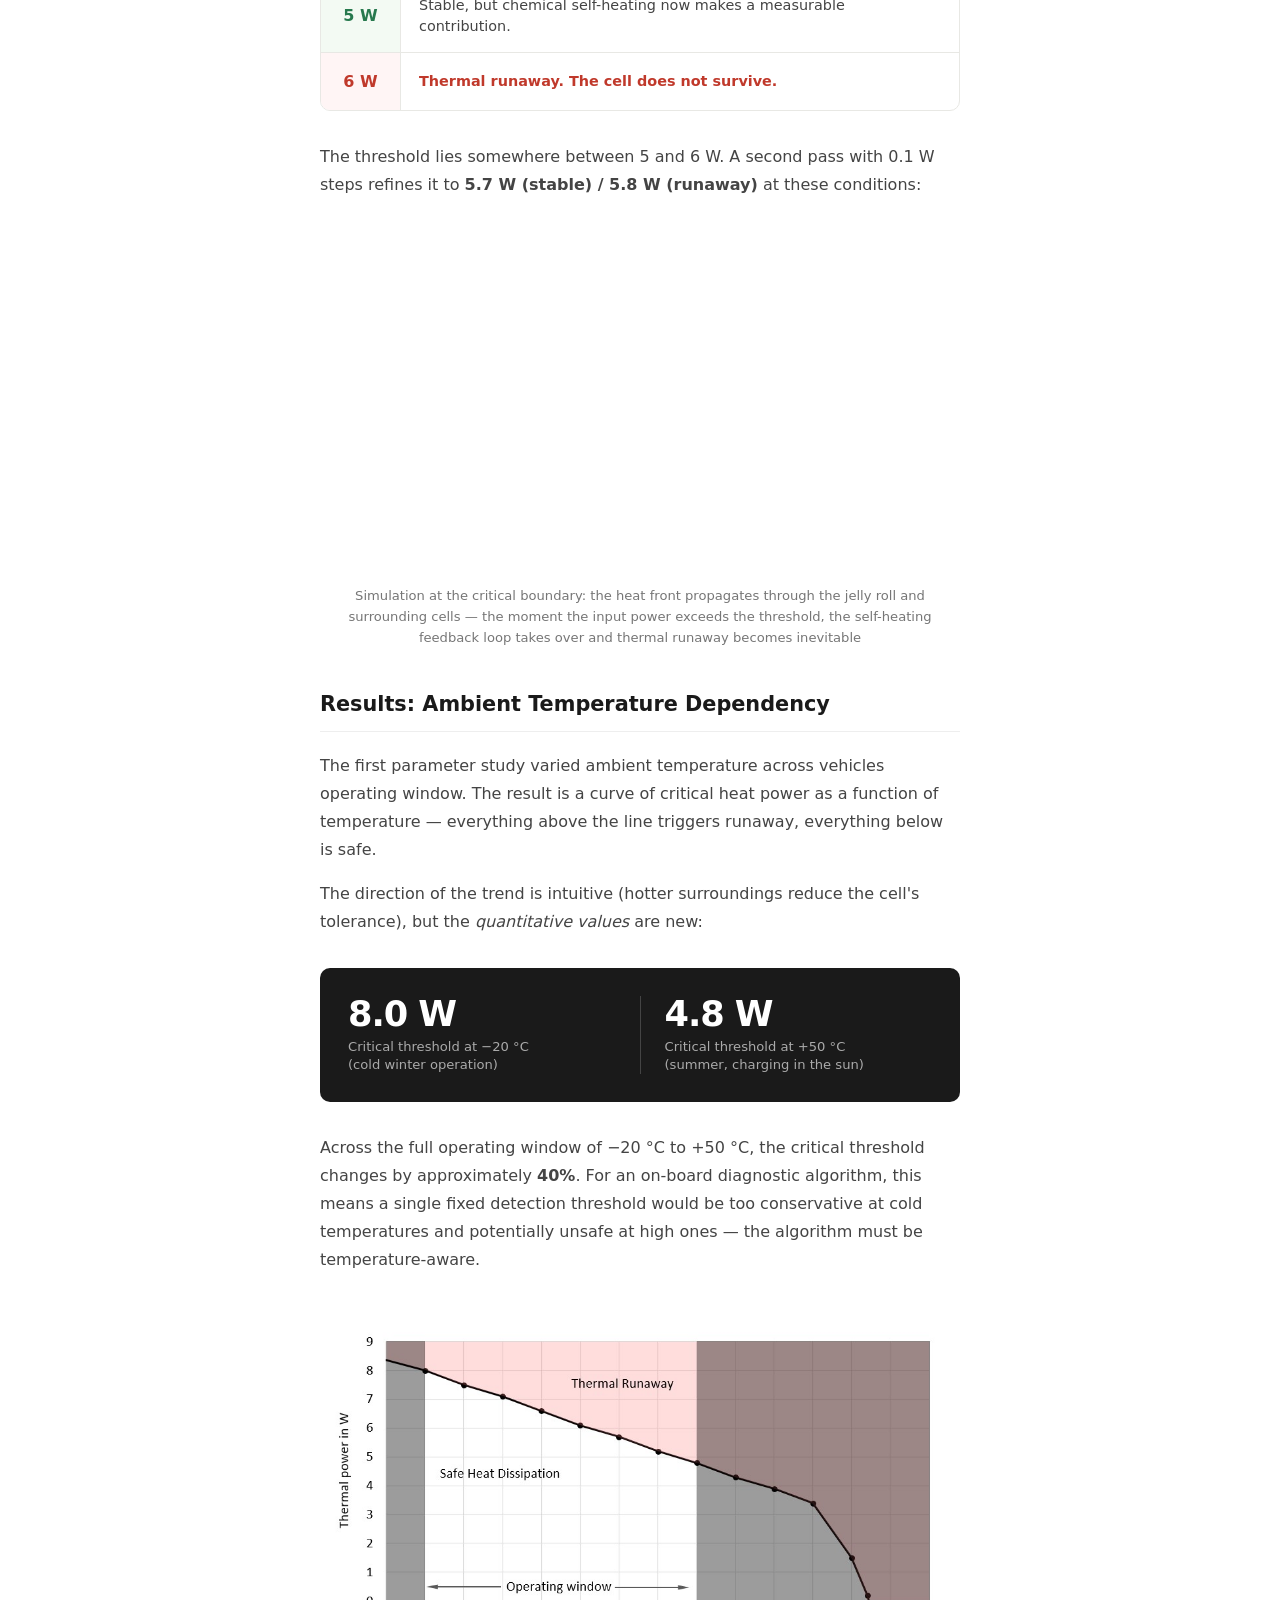
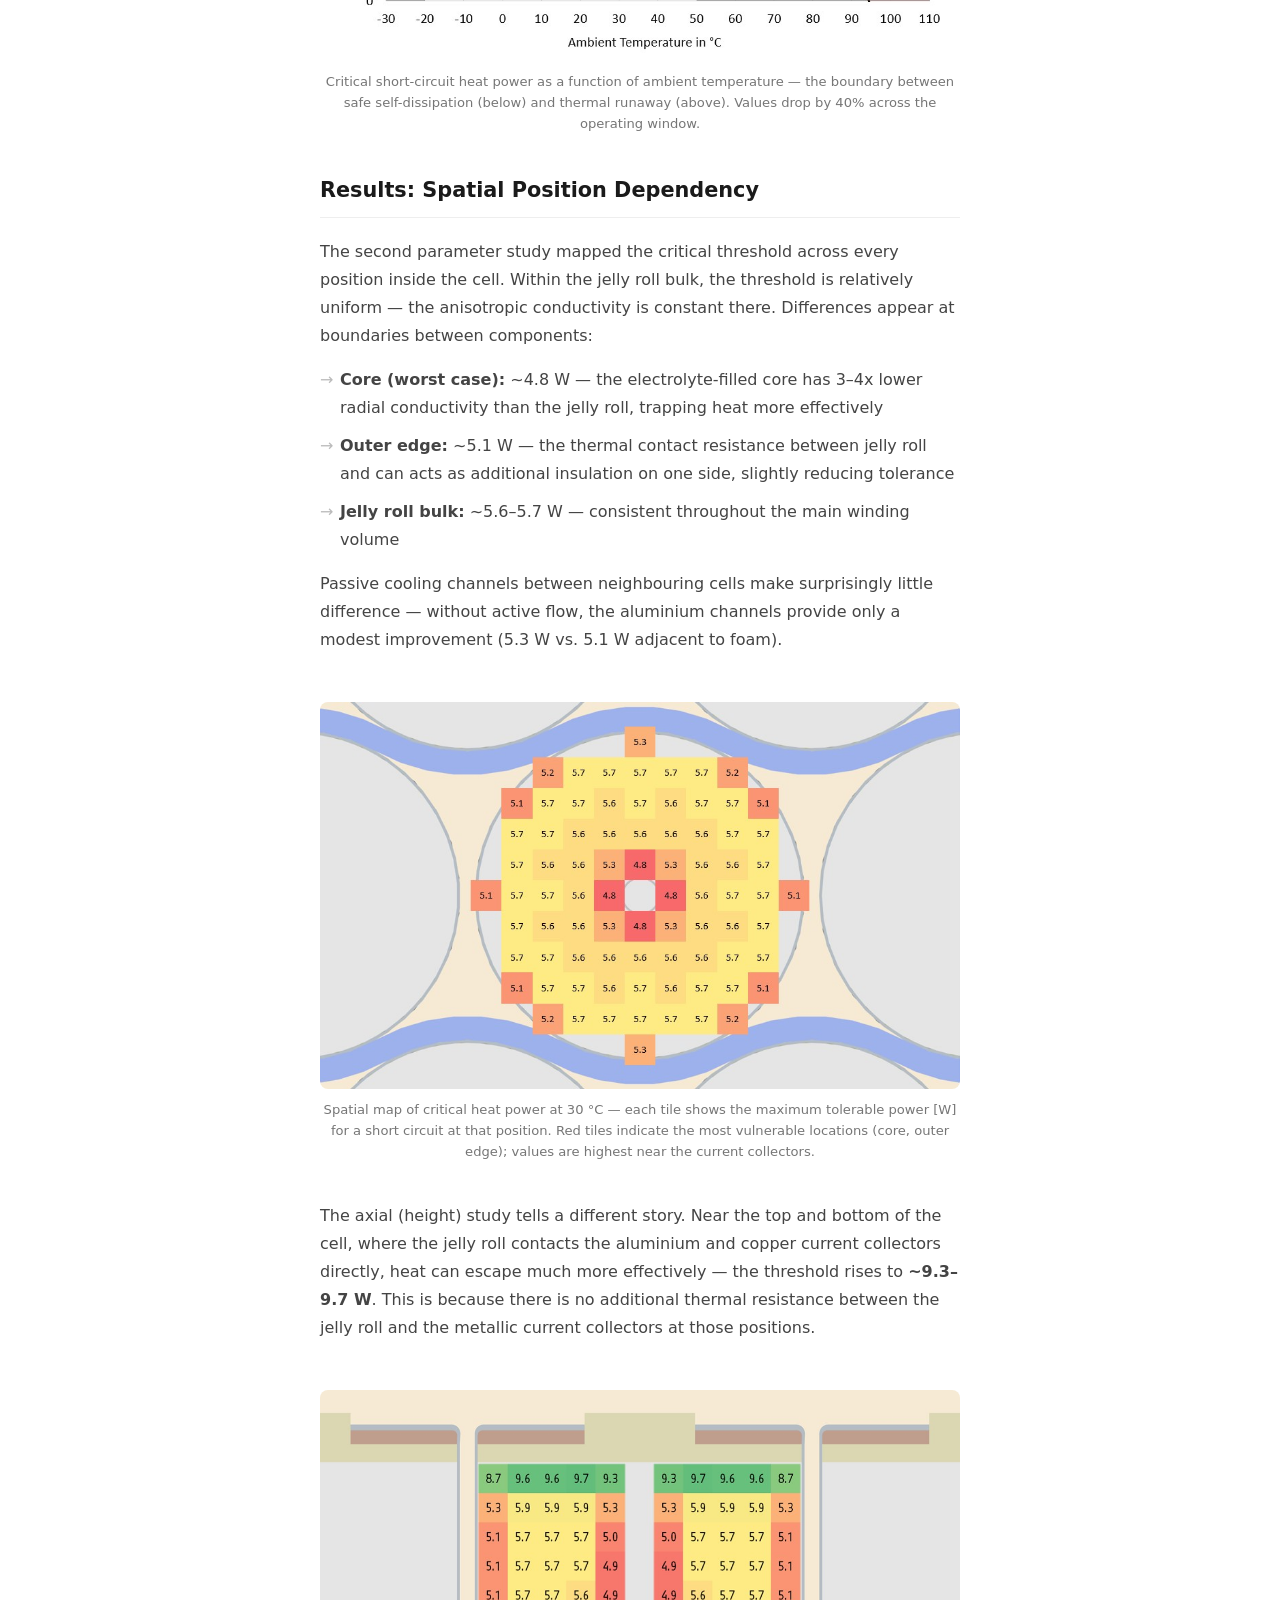
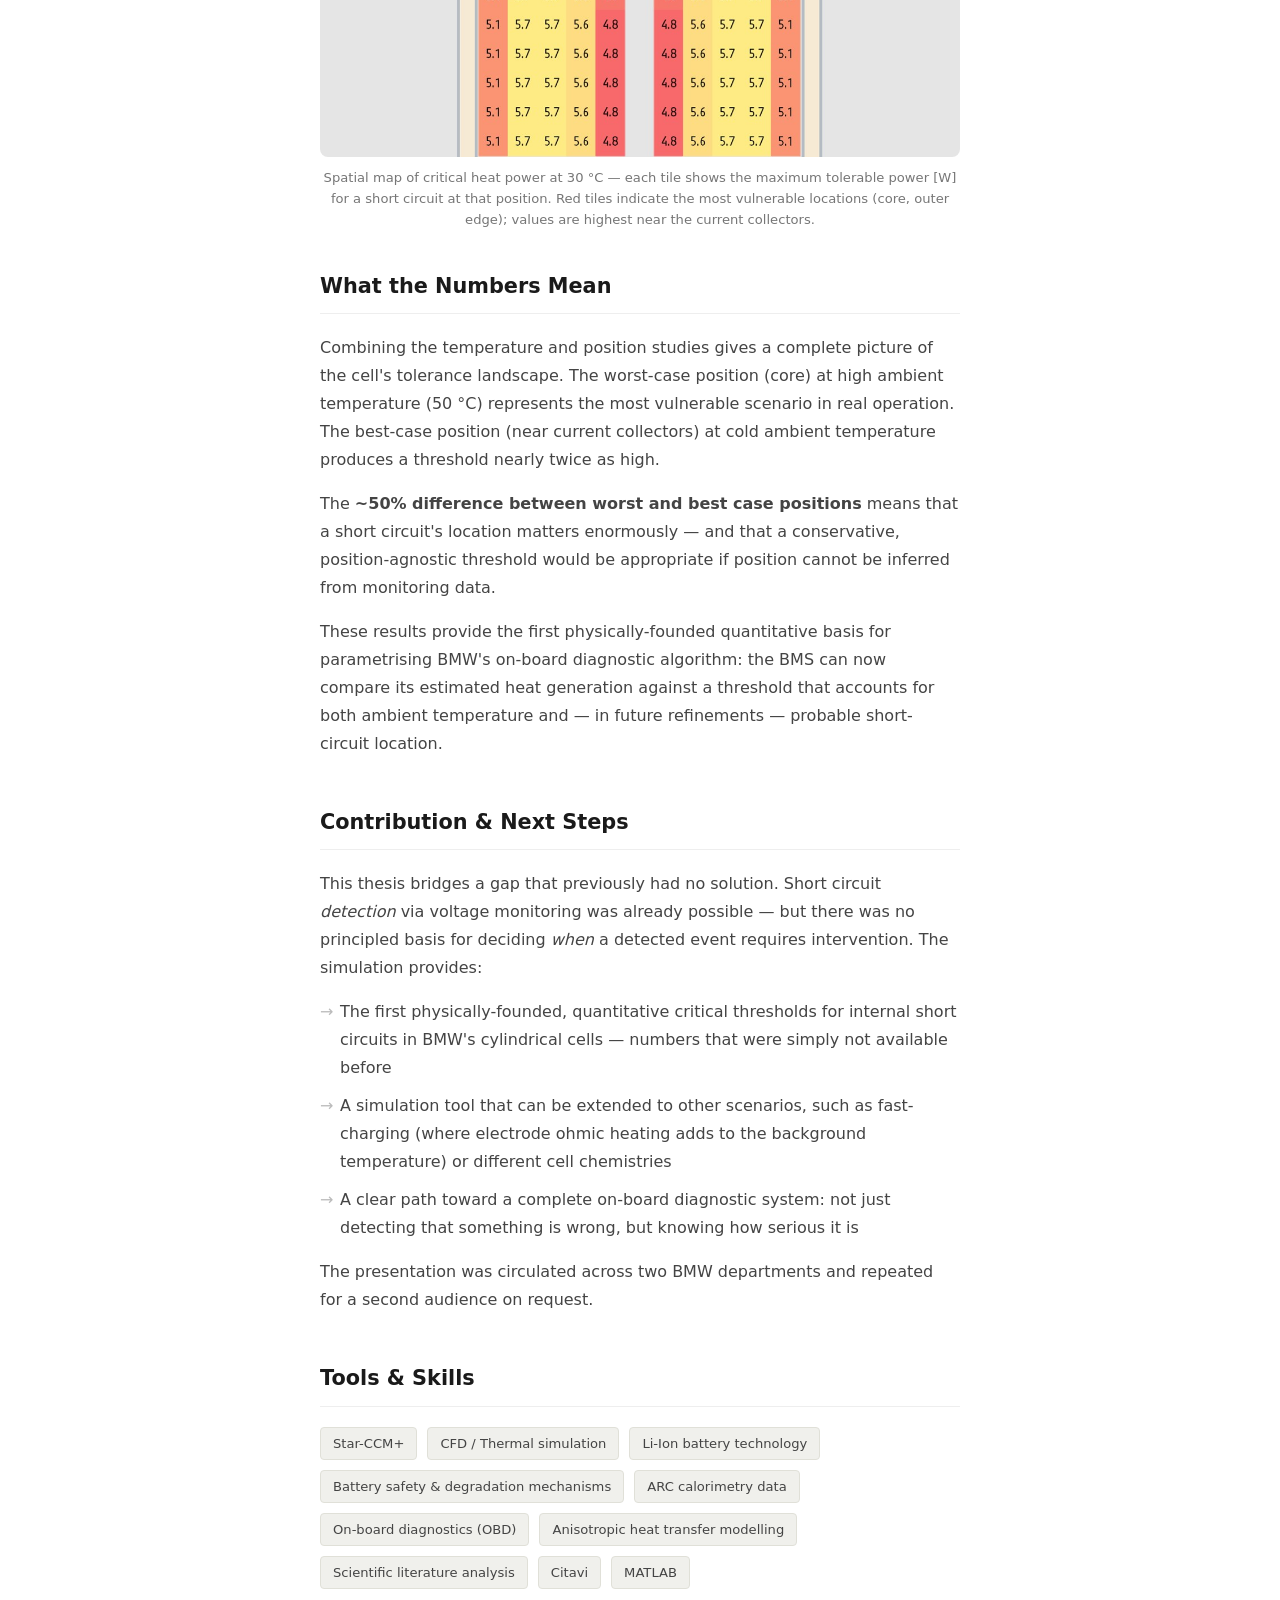
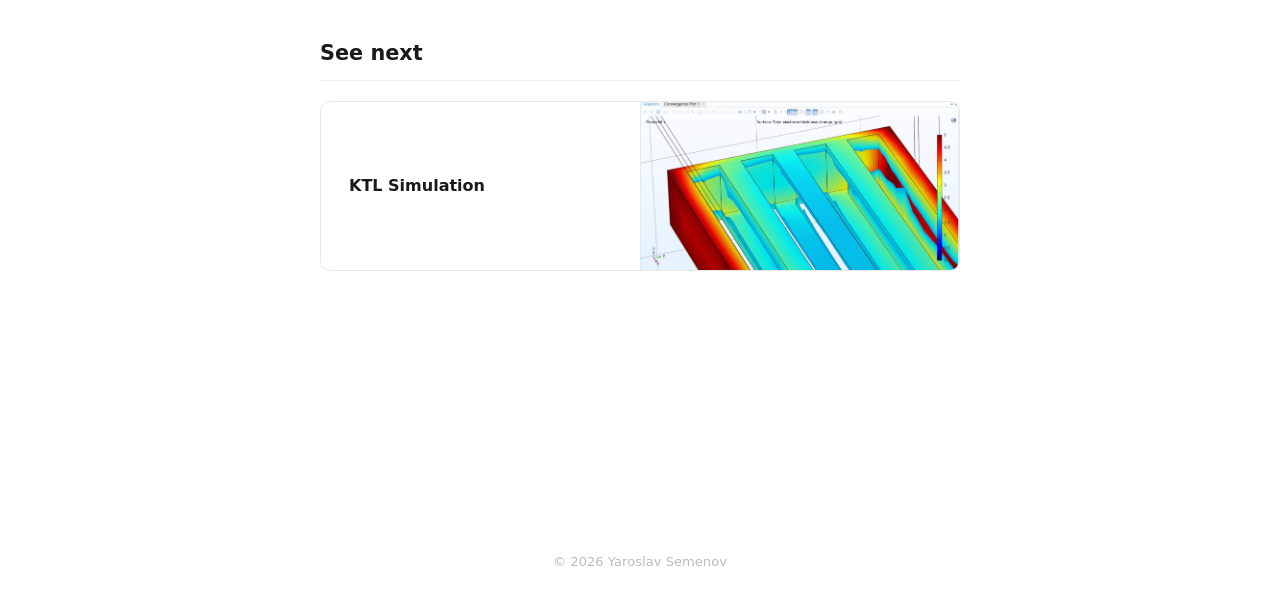
==== commit 006f1bff: "20260427" ====
--- a/projects/battery/index.html
+++ b/projects/battery/index.html
@@ -611,7 +611,7 @@
     </section>
 
     <figure>
-      <img src="../../media/projects/battery/arc-experiment.jpg" alt="ARC self-heating rate vs temperature curve">
+      <img src="../../media/projects/battery/arc-experiment new.jpg" alt="ARC self-heating rate vs temperature curve">
       <figcaption>
         Temperature-dependent self-heating rate from Accelerated Rate Calorimetry measurements —
         implemented as a volumetric heat source throughout the jelly roll.
--- a/style.css
+++ b/style.css
@@ -131,7 +131,7 @@
   align-items: center;
   height: 34px;
   padding: 0 12px;
-  font-size: 0.92rem;
+  font-size: 0.9rem;
   font-weight: 600;
   color: #444;
   border-radius: 4px;
